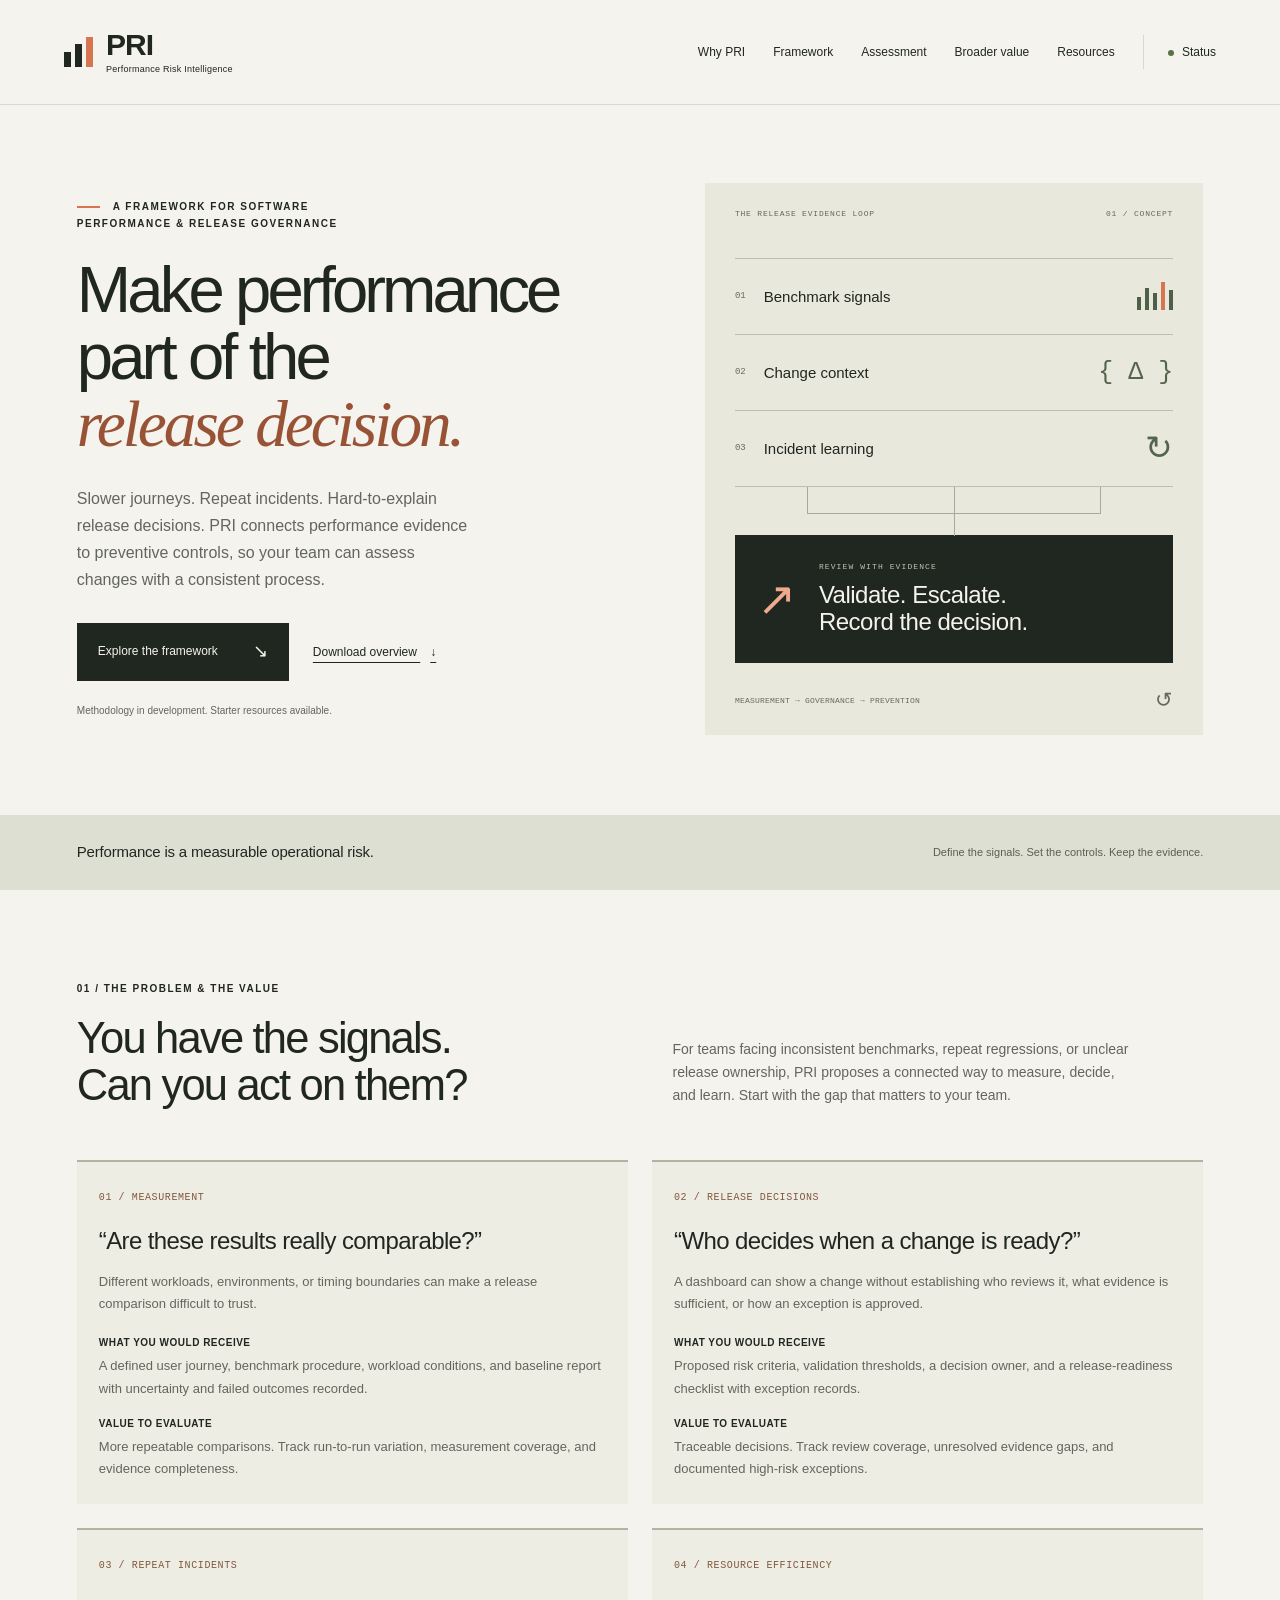
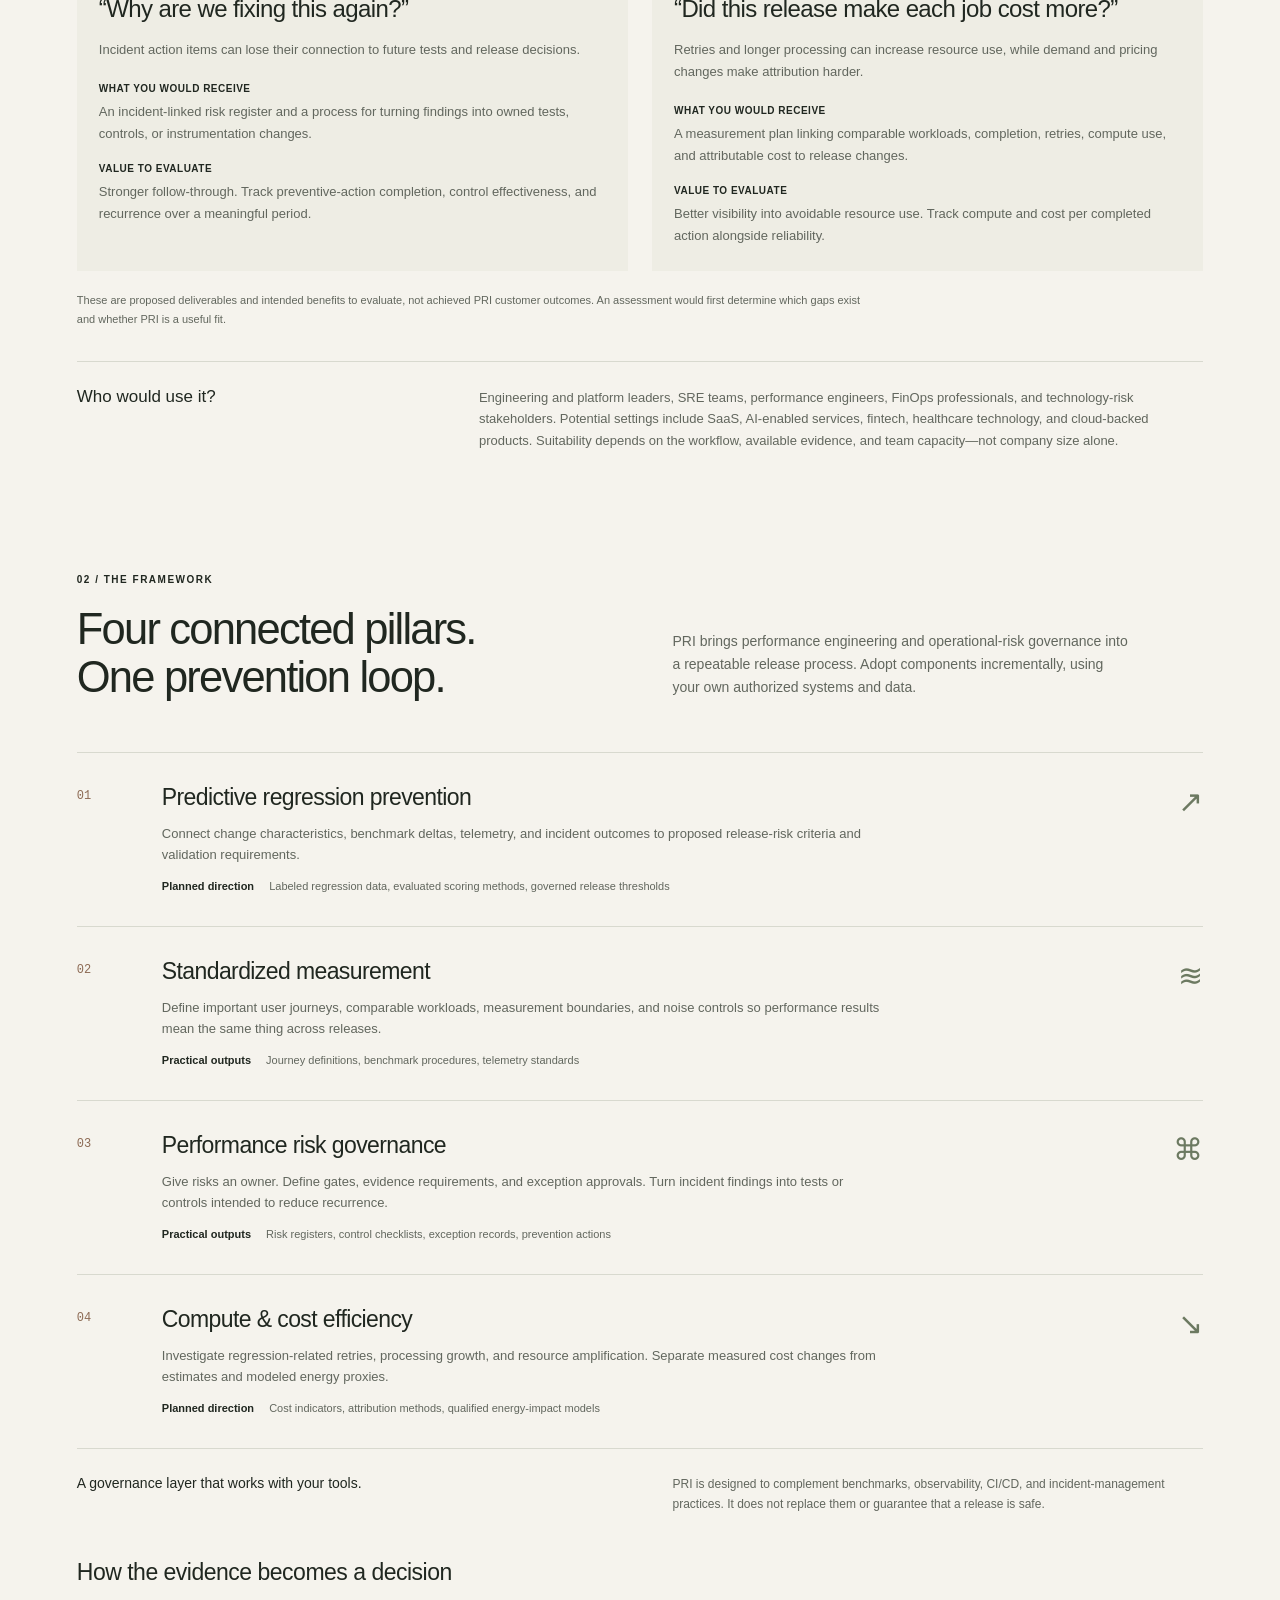
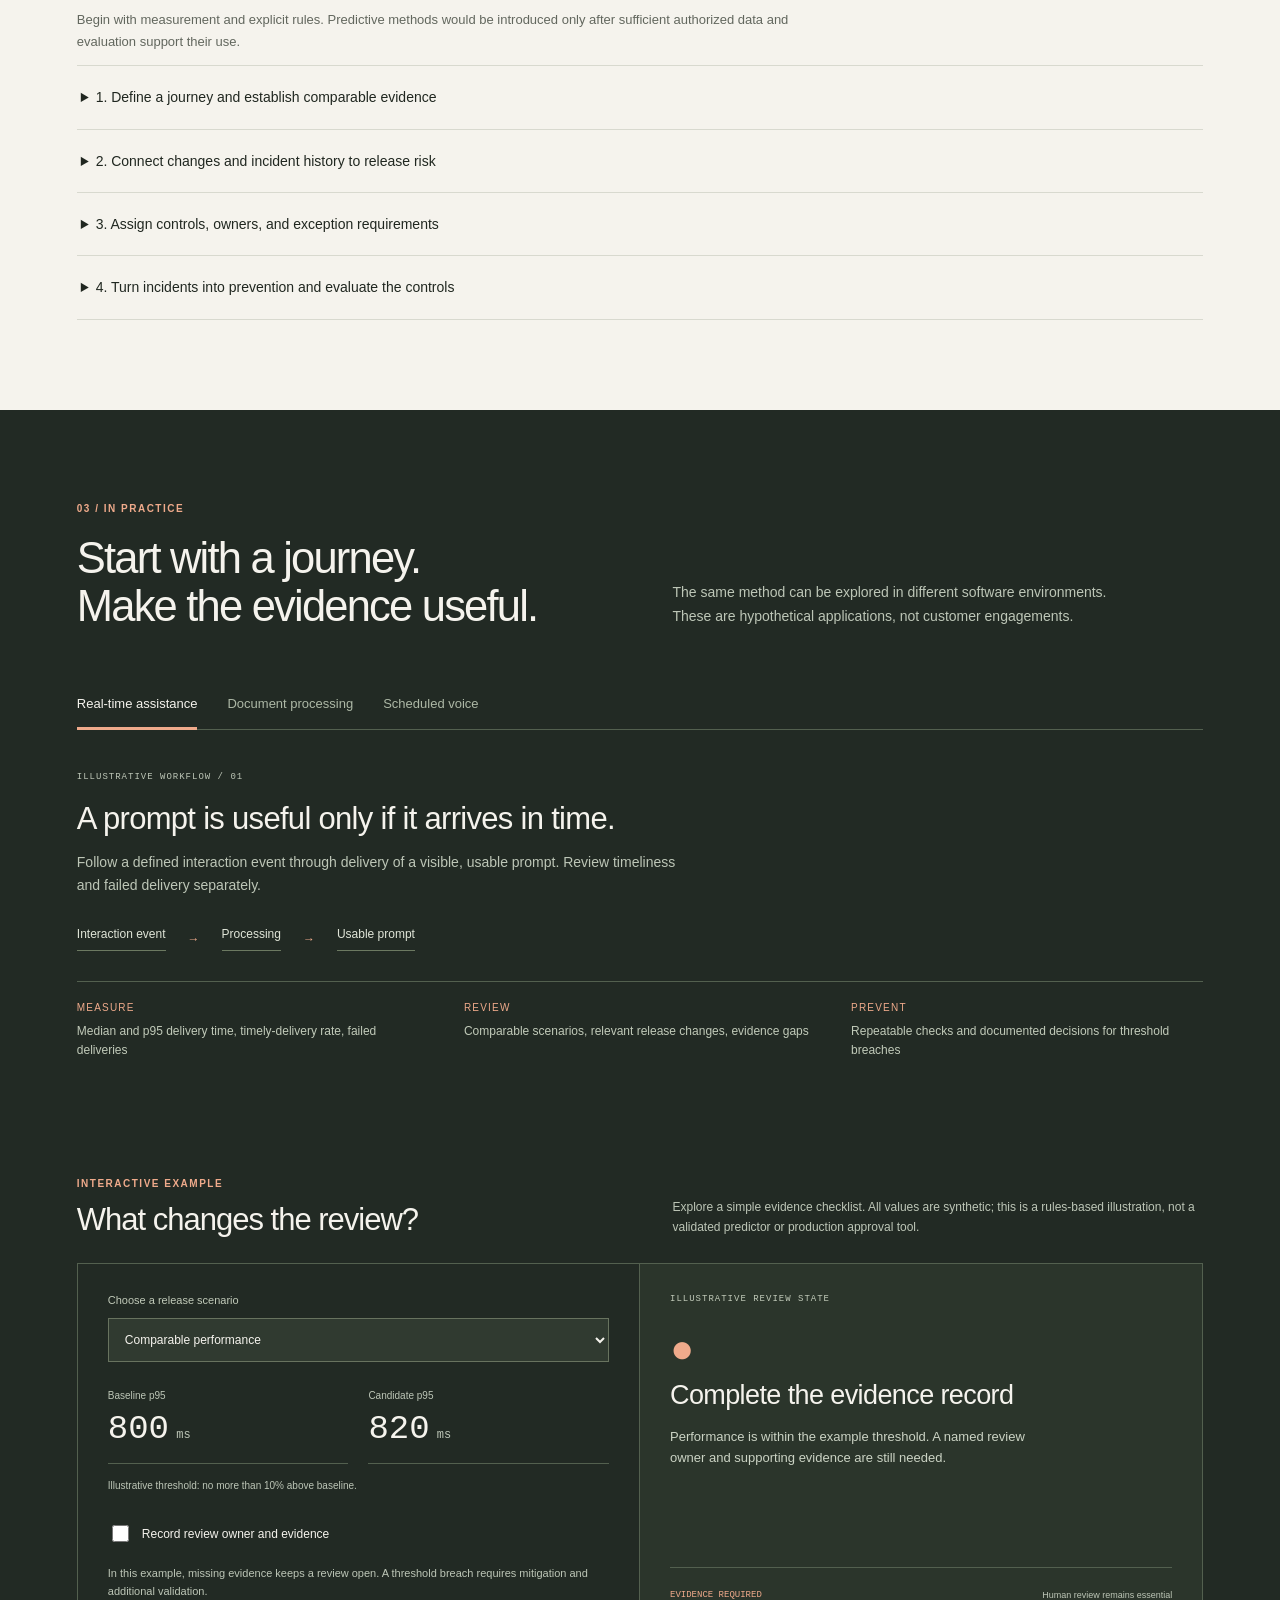
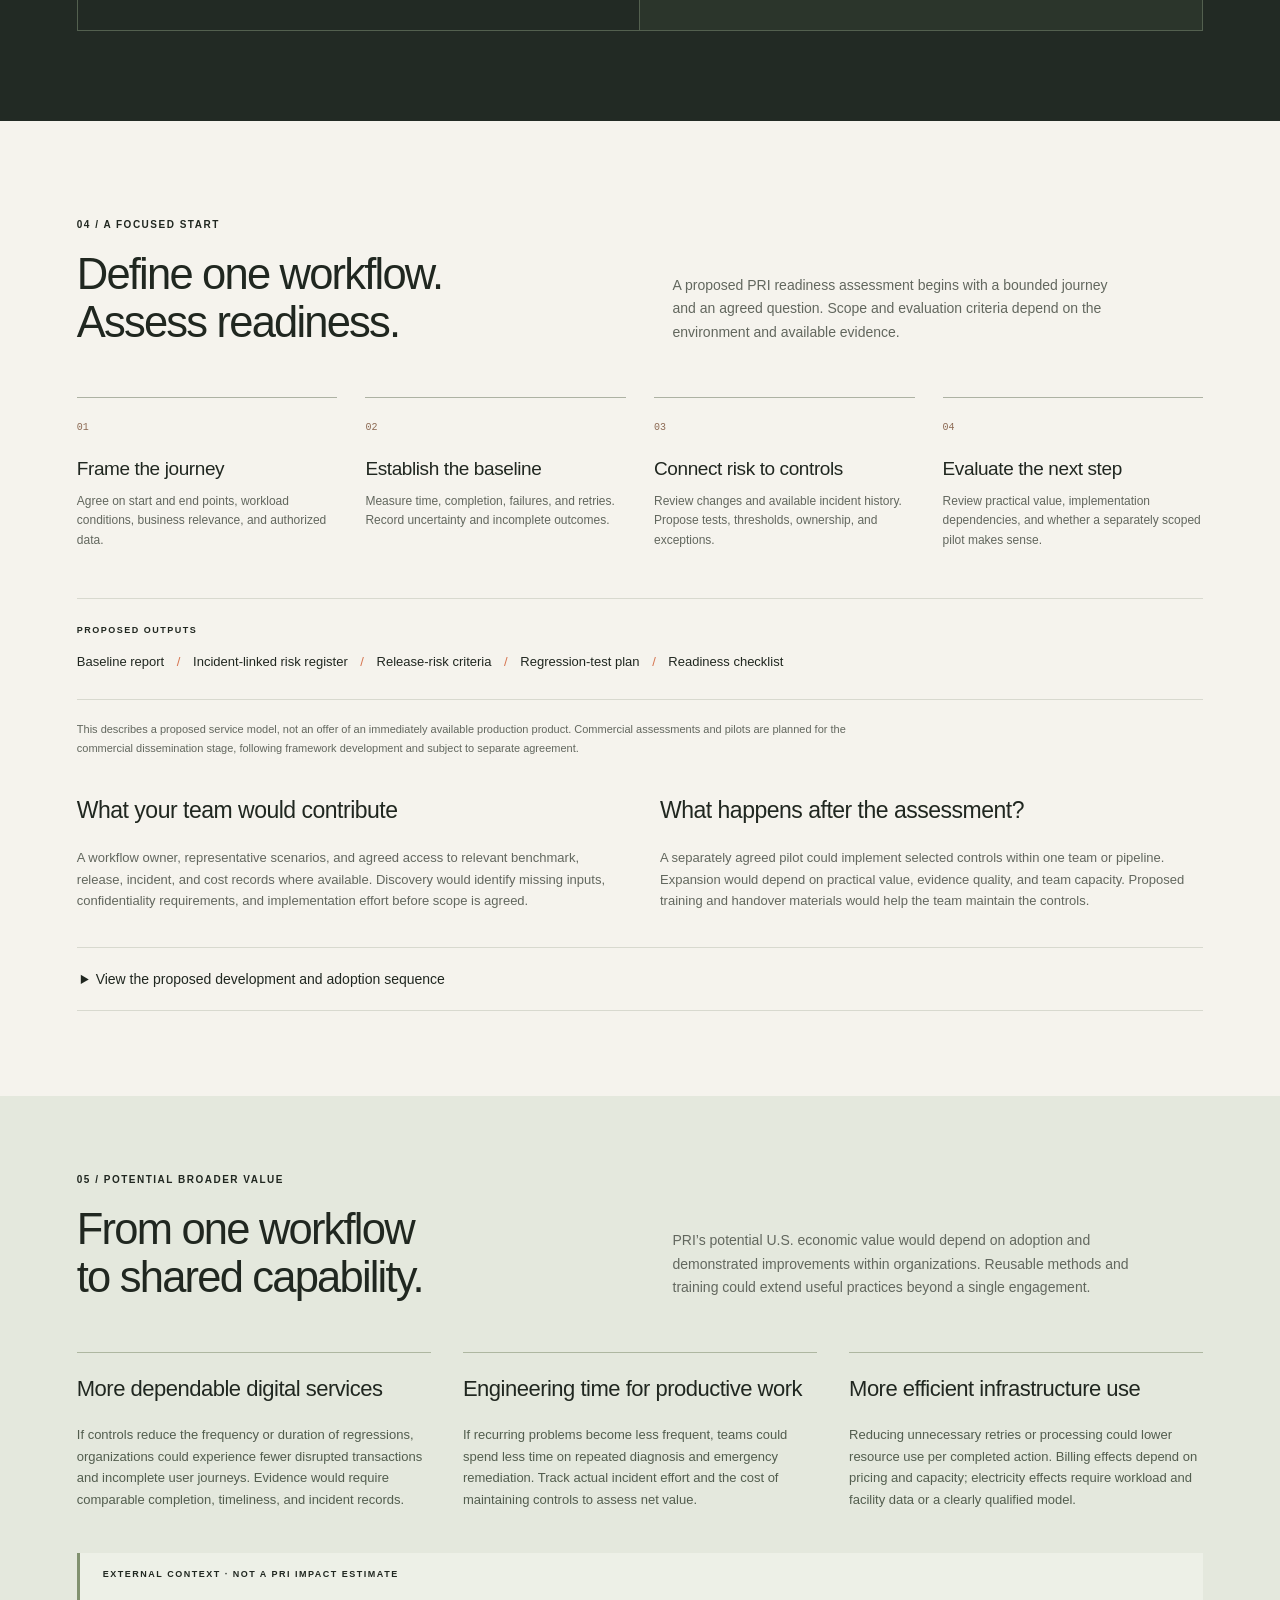
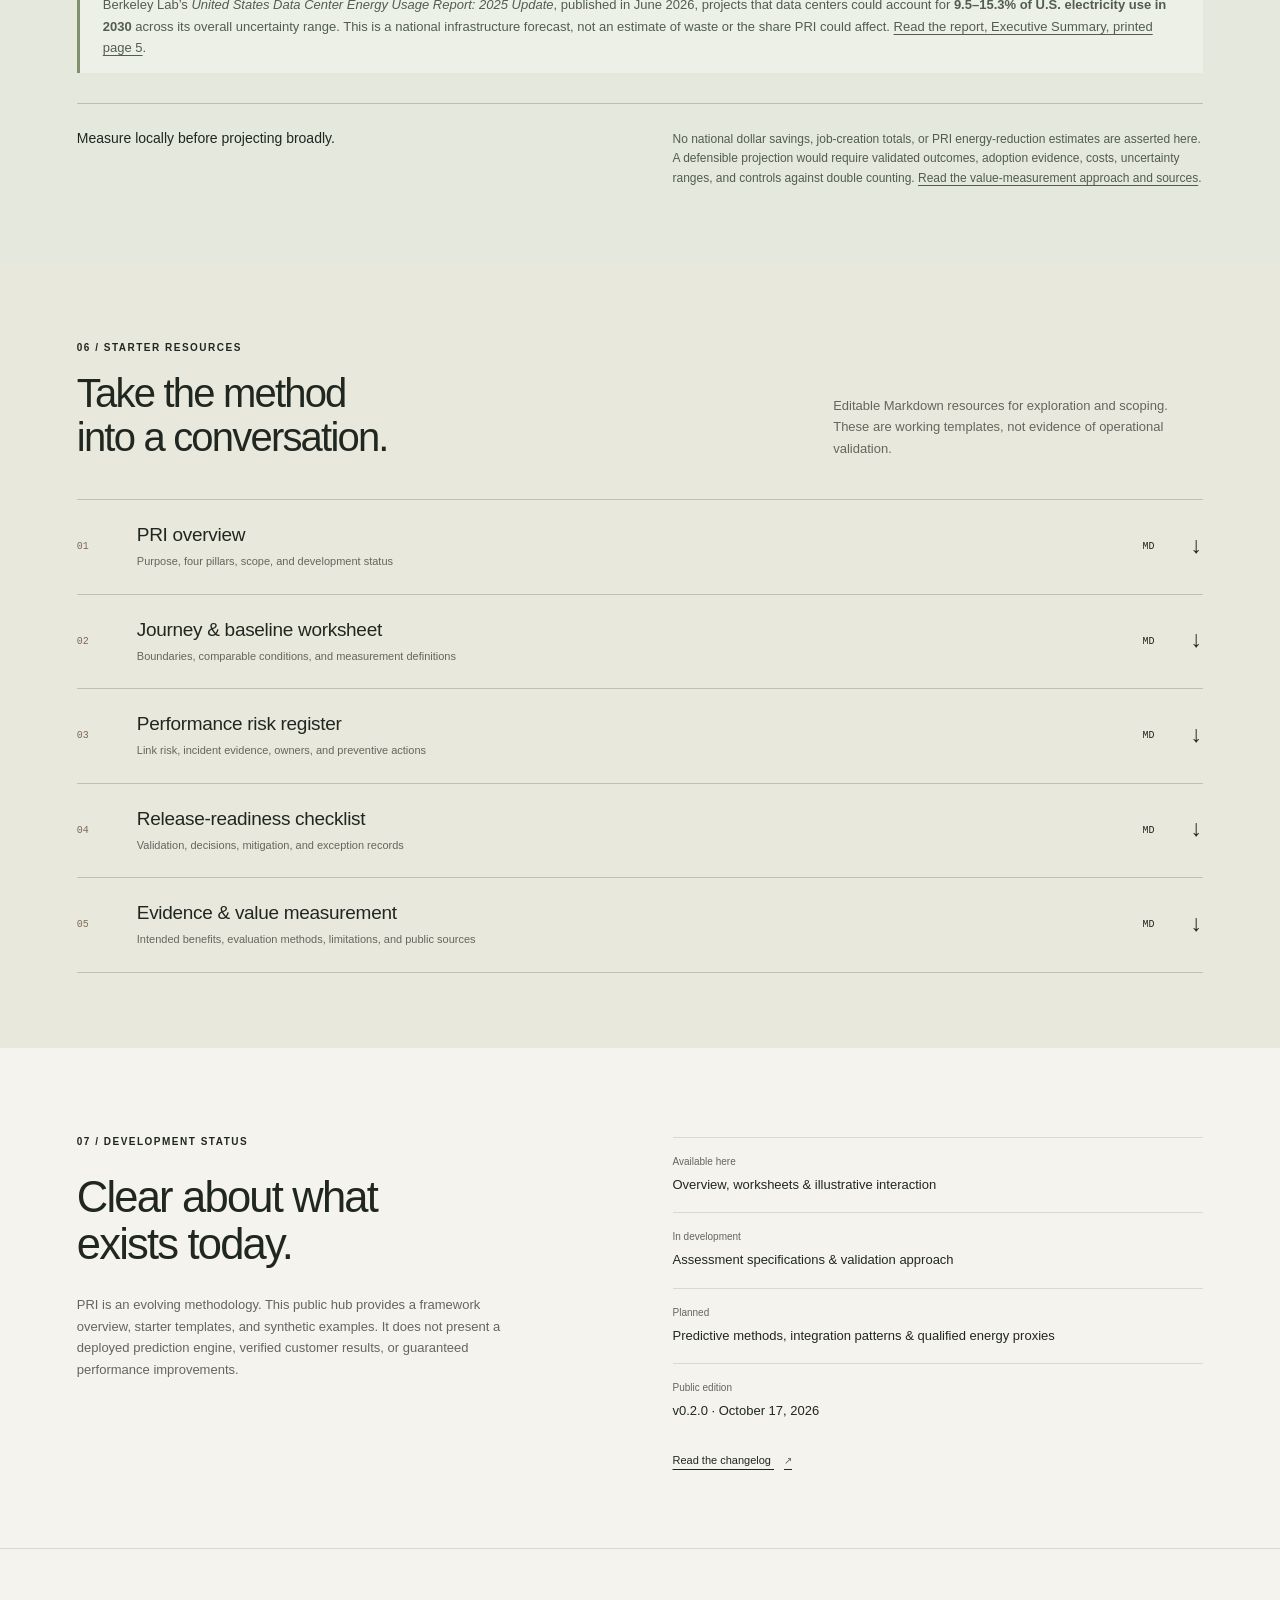
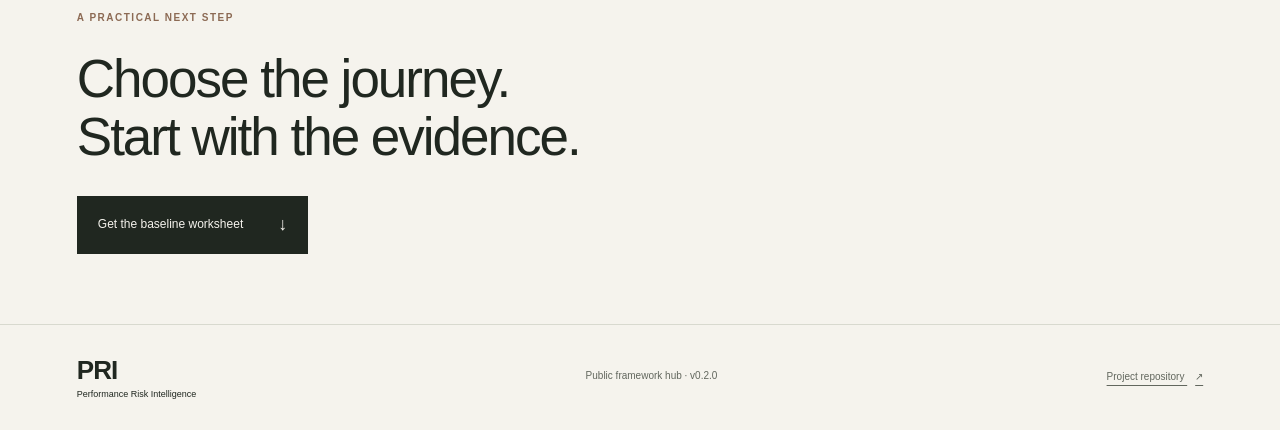
==== index.html @ ff5fde18 "Add first PRI public hub with evidence-based customer value" ====
<!doctype html>
<html lang="en">
<head>
  <meta charset="utf-8">
  <meta name="viewport" content="width=device-width, initial-scale=1">
  <meta name="description" content="Performance Risk Intelligence: an evolving framework for performance measurement, release-risk governance, and incident-to-prevention learning. Explore the methodology and starter resources.">
  <meta name="theme-color" content="#f5f3ed">
  <meta property="og:title" content="PRI — Performance Risk Intelligence">
  <meta property="og:description" content="Measure consistently. Review release risk. Turn incident learning into preventive controls.">
  <meta property="og:type" content="website">
  <title>PRI — Performance Risk Intelligence</title>
  <link rel="icon" href="assets/favicon.svg" type="image/svg+xml">
  <link rel="stylesheet" href="assets/style.css">
  <script src="assets/app.js" defer></script>
</head>
<body>
<a class="skip" href="#main">Skip to content</a>
<header class="site-header">
  <a class="brand" href="#" aria-label="PRI home"><span class="brand-mark" aria-hidden="true"><i></i><i></i><i></i></span><span>PRI<span class="brand-caption">Performance Risk Intelligence</span></span></a>
  <button class="menu-button" type="button" aria-expanded="false" aria-controls="navigation">Menu <span aria-hidden="true">+</span></button>
  <nav id="navigation" aria-label="Main navigation"><a href="#value">Why PRI</a><a href="#framework">Framework</a><a href="#assessment">Assessment</a><a href="#broader-value">Broader value</a><a href="#resources">Resources</a><a class="nav-status" href="#status"><span class="dot"></span> Status</a></nav>
</header>
<main id="main">
  <section class="hero section-wrap" aria-labelledby="hero-title">
    <div class="hero-copy">
      <p class="eyebrow"><span class="tiny-line"></span> A framework for software performance & release governance</p>
      <h1 id="hero-title">Make performance<br>part of the<br><em>release decision.</em></h1>
      <p class="hero-description">Slower journeys. Repeat incidents. Hard-to-explain release decisions. PRI connects performance evidence to preventive controls, so your team can assess changes with a consistent process.</p>
      <div class="hero-actions"><a class="button button-dark" href="#framework">Explore the framework <span aria-hidden="true">↘</span></a><a class="text-link" href="resources/pri-overview.md" download>Download overview <span aria-hidden="true">↓</span></a></div>
      <p class="hero-note">Methodology in development. Starter resources available.</p>
    </div>
    <div class="hero-art" role="img" aria-label="Conceptual release evidence flow: benchmark signals, change context, and incident learning inform a documented release review.">
      <div class="art-top"><span>THE RELEASE EVIDENCE LOOP</span><span>01 / CONCEPT</span></div>
      <div class="signal-row"><span class="signal-number">01</span><span>Benchmark signals</span><span class="signal-bars" aria-hidden="true"><i></i><i></i><i></i><i></i><i></i></span></div>
      <div class="signal-row"><span class="signal-number">02</span><span>Change context</span><span class="code-symbol" aria-hidden="true">{ Δ }</span></div>
      <div class="signal-row"><span class="signal-number">03</span><span>Incident learning</span><span class="loop-symbol" aria-hidden="true">↻</span></div>
      <div class="art-converge" aria-hidden="true"><span></span><span></span><span></span></div>
      <div class="decision-block"><span class="decision-mark" aria-hidden="true">↗</span><div><small>REVIEW WITH EVIDENCE</small><strong>Validate. Escalate.<br>Record the decision.</strong></div></div>
      <div class="art-bottom"><span>MEASUREMENT → GOVERNANCE → PREVENTION</span><span aria-hidden="true">↺</span></div>
    </div>
  </section>
  <div class="principle-strip"><p>Performance is a measurable operational risk.</p><span>Define the signals. Set the controls. Keep the evidence.</span></div>

  <section id="value" class="section-wrap value-section" aria-labelledby="value-title">
    <div class="section-heading"><p class="eyebrow">01 / THE PROBLEM & THE VALUE</p><h2 id="value-title">You have the signals.<br>Can you act on them?</h2><p>For teams facing inconsistent benchmarks, repeat regressions, or unclear release ownership, PRI proposes a connected way to measure, decide, and learn. Start with the gap that matters to your team.</p></div>
    <div class="value-grid">
      <article class="value-card"><span class="card-index">01 / MEASUREMENT</span><h3>“Are these results really comparable?”</h3><p>Different workloads, environments, or timing boundaries can make a release comparison difficult to trust.</p><dl><dt>What you would receive</dt><dd>A defined user journey, benchmark procedure, workload conditions, and baseline report with uncertainty and failed outcomes recorded.</dd><dt>Value to evaluate</dt><dd>More repeatable comparisons. Track run-to-run variation, measurement coverage, and evidence completeness.</dd></dl></article>
      <article class="value-card"><span class="card-index">02 / RELEASE DECISIONS</span><h3>“Who decides when a change is ready?”</h3><p>A dashboard can show a change without establishing who reviews it, what evidence is sufficient, or how an exception is approved.</p><dl><dt>What you would receive</dt><dd>Proposed risk criteria, validation thresholds, a decision owner, and a release-readiness checklist with exception records.</dd><dt>Value to evaluate</dt><dd>Traceable decisions. Track review coverage, unresolved evidence gaps, and documented high-risk exceptions.</dd></dl></article>
      <article class="value-card"><span class="card-index">03 / REPEAT INCIDENTS</span><h3>“Why are we fixing this again?”</h3><p>Incident action items can lose their connection to future tests and release decisions.</p><dl><dt>What you would receive</dt><dd>An incident-linked risk register and a process for turning findings into owned tests, controls, or instrumentation changes.</dd><dt>Value to evaluate</dt><dd>Stronger follow-through. Track preventive-action completion, control effectiveness, and recurrence over a meaningful period.</dd></dl></article>
      <article class="value-card"><span class="card-index">04 / RESOURCE EFFICIENCY</span><h3>“Did this release make each job cost more?”</h3><p>Retries and longer processing can increase resource use, while demand and pricing changes make attribution harder.</p><dl><dt>What you would receive</dt><dd>A measurement plan linking comparable workloads, completion, retries, compute use, and attributable cost to release changes.</dd><dt>Value to evaluate</dt><dd>Better visibility into avoidable resource use. Track compute and cost per completed action alongside reliability.</dd></dl></article>
    </div>
    <p class="small-note">These are proposed deliverables and intended benefits to evaluate, not achieved PRI customer outcomes. An assessment would first determine which gaps exist and whether PRI is a useful fit.</p>
    <div class="audience-note"><strong>Who would use it?</strong><p>Engineering and platform leaders, SRE teams, performance engineers, FinOps professionals, and technology-risk stakeholders. Potential settings include SaaS, AI-enabled services, fintech, healthcare technology, and cloud-backed products. Suitability depends on the workflow, available evidence, and team capacity—not company size alone.</p></div>
  </section>

  <section id="framework" class="section-wrap framework-section" aria-labelledby="framework-title">
    <div class="section-heading"><p class="eyebrow">02 / THE FRAMEWORK</p><h2 id="framework-title">Four connected pillars.<br>One prevention loop.</h2><p>PRI brings performance engineering and operational-risk governance into a repeatable release process. Adopt components incrementally, using your own authorized systems and data.</p></div>
    <div class="pillar-list">
      <article class="pillar"><span class="pillar-number">01</span><div><h3>Predictive regression prevention</h3><p>Connect change characteristics, benchmark deltas, telemetry, and incident outcomes to proposed release-risk criteria and validation requirements.</p><p class="deliverable"><span>Planned direction</span> Labeled regression data, evaluated scoring methods, governed release thresholds</p></div><span class="pillar-glyph" aria-hidden="true">↗</span></article>
      <article class="pillar"><span class="pillar-number">02</span><div><h3>Standardized measurement</h3><p>Define important user journeys, comparable workloads, measurement boundaries, and noise controls so performance results mean the same thing across releases.</p><p class="deliverable"><span>Practical outputs</span> Journey definitions, benchmark procedures, telemetry standards</p></div><span class="pillar-glyph" aria-hidden="true">≋</span></article>
      <article class="pillar"><span class="pillar-number">03</span><div><h3>Performance risk governance</h3><p>Give risks an owner. Define gates, evidence requirements, and exception approvals. Turn incident findings into tests or controls intended to reduce recurrence.</p><p class="deliverable"><span>Practical outputs</span> Risk registers, control checklists, exception records, prevention actions</p></div><span class="pillar-glyph" aria-hidden="true">⌘</span></article>
      <article class="pillar"><span class="pillar-number">04</span><div><h3>Compute & cost efficiency</h3><p>Investigate regression-related retries, processing growth, and resource amplification. Separate measured cost changes from estimates and modeled energy proxies.</p><p class="deliverable"><span>Planned direction</span> Cost indicators, attribution methods, qualified energy-impact models</p></div><span class="pillar-glyph" aria-hidden="true">↘</span></article>
    </div>
    <div class="scope-note"><strong>A governance layer that works with your tools.</strong><p>PRI is designed to complement benchmarks, observability, CI/CD, and incident-management practices. It does not replace them or guarantee that a release is safe.</p></div>
    <div class="method-details">
      <h3>How the evidence becomes a decision</h3><p>Begin with measurement and explicit rules. Predictive methods would be introduced only after sufficient authorized data and evaluation support their use.</p>
      <details><summary>1. Define a journey and establish comparable evidence</summary><div><p>A “golden journey” is an important user action with agreed start and end points. Define representative workloads, environment and version identifiers, repeat runs, acceptable measurement variation, and missing-data rules. Record latency distributions alongside completion, failure, and retry rates so unsuccessful interactions do not disappear from the comparison.</p><p>Planned measurement artifacts include a journey catalog, benchmark procedure, instrumentation naming and segmentation standards, and reports showing differences between releases and confidence limitations. Real-user telemetry would supplement controlled tests where authorized and available.</p></div></details>
      <details><summary>2. Connect changes and incident history to release risk</summary><div><p>Review benchmark changes with relevant release context: dependency changes, feature flags, infrastructure changes, and known incidents. Initially, documented criteria can identify where more validation is needed. The predictive pillar would later require a labeled regression dataset, evaluated scoring methods, an explanation of contributing signals, and governed thresholds.</p><p>No validated predictive model is provided in this edition. A risk score would support review; it would not replace evidence or an authorized release decision.</p></div></details>
      <details><summary>3. Assign controls, owners, and exception requirements</summary><div><p>Link identified risks to tests, gates, alerts, or runbooks. Define who reviews a threshold breach, what mitigation is required, and when a change needs escalation. An exception record should identify the decision-maker, supporting evidence, rationale, residual risk, follow-up owner, and expiry or review condition.</p><p>A review record would preserve the release identifier, measurements, decision, and evidence links. Thresholds and authority must fit the adopting organization’s own processes.</p></div></details>
      <details><summary>4. Turn incidents into prevention and evaluate the controls</summary><div><p>Use incident findings to select a durable preventive action: a new benchmark, regression test, gate, instrumentation change, or revised runbook. Assign an owner, due date, and verification step, then watch for recurrence.</p><p>Compare outcomes over an appropriate period and record workload or architecture changes that could affect the result. Fewer incidents or lower costs alone would not establish that PRI caused the change.</p></div></details>
    </div>
  </section>

  <section id="in-practice" class="practice-section" aria-labelledby="practice-title">
    <div class="section-wrap">
      <div class="section-heading light"><p class="eyebrow">03 / IN PRACTICE</p><h2 id="practice-title">Start with a journey.<br>Make the evidence useful.</h2><p>The same method can be explored in different software environments. These are hypothetical applications, not customer engagements.</p></div>
      <div class="use-case-tabs" role="tablist" aria-label="Illustrative application"><button id="tab-live" role="tab" aria-selected="true" aria-controls="use-case-panel" tabindex="0" data-case="live">Real-time assistance</button><button id="tab-document" role="tab" aria-selected="false" aria-controls="use-case-panel" tabindex="-1" data-case="document">Document processing</button><button id="tab-voice" role="tab" aria-selected="false" aria-controls="use-case-panel" tabindex="-1" data-case="voice">Scheduled voice</button></div>
      <div id="use-case-panel" class="use-case-panel" role="tabpanel" aria-labelledby="tab-live" tabindex="0"><span class="case-label">ILLUSTRATIVE WORKFLOW / 01</span><h3 id="case-title">A prompt is useful only if it arrives in time.</h3><p id="case-description">Follow a defined interaction event through delivery of a visible, usable prompt. Review timeliness and failed delivery separately.</p><div class="case-path" id="case-path"><span>Interaction event</span><b aria-hidden="true">→</b><span>Processing</span><b aria-hidden="true">→</b><span>Usable prompt</span></div><dl class="case-details"><div><dt>Measure</dt><dd id="case-measure">Median and p95 delivery time, timely-delivery rate, failed deliveries</dd></div><div><dt>Review</dt><dd id="case-review">Comparable scenarios, relevant release changes, evidence gaps</dd></div><div><dt>Prevent</dt><dd id="case-prevent">Repeatable checks and documented decisions for threshold breaches</dd></div></dl></div>

      <div class="demo-intro"><div><p class="eyebrow">INTERACTIVE EXAMPLE</p><h3>What changes the review?</h3></div><p>Explore a simple evidence checklist. All values are synthetic; this is a rules-based illustration, not a validated predictor or production approval tool.</p></div>
      <div class="release-demo">
        <div class="demo-input"><label class="field-label" for="scenario">Choose a release scenario</label><select id="scenario"><option value="stable">Comparable performance</option><option value="regression">Latency threshold exceeded</option><option value="incomplete">Incomplete measurement evidence</option></select><div class="metric-pair"><div><span>Baseline p95</span><strong>800<small> ms</small></strong></div><div><span>Candidate p95</span><strong id="candidate-value">820<small> ms</small></strong></div></div><div class="demo-threshold">Illustrative threshold: no more than 10% above baseline.</div><label class="check-row"><input id="evidence-check" type="checkbox"><span>Record review owner and evidence</span></label><p class="demo-explanation">In this example, missing evidence keeps a review open. A threshold breach requires mitigation and additional validation.</p></div>
        <div class="demo-result" aria-live="polite" aria-atomic="true"><span class="result-label">ILLUSTRATIVE REVIEW STATE</span><span class="result-indicator" id="result-indicator">●</span><h4 id="result-title">Complete the evidence record</h4><p id="result-description">Performance is within the example threshold. A named review owner and supporting evidence are still needed.</p><div class="result-footer"><span id="result-code">EVIDENCE REQUIRED</span><span>Human review remains essential</span></div></div>
      </div>
    </div>
  </section>

  <section id="assessment" class="section-wrap assessment-section" aria-labelledby="assessment-title">
    <div class="section-heading"><p class="eyebrow">04 / A FOCUSED START</p><h2 id="assessment-title">Define one workflow.<br>Assess readiness.</h2><p>A proposed PRI readiness assessment begins with a bounded journey and an agreed question. Scope and evaluation criteria depend on the environment and available evidence.</p></div>
    <ol class="assessment-steps"><li><span>01</span><h3>Frame the journey</h3><p>Agree on start and end points, workload conditions, business relevance, and authorized data.</p></li><li><span>02</span><h3>Establish the baseline</h3><p>Measure time, completion, failures, and retries. Record uncertainty and incomplete outcomes.</p></li><li><span>03</span><h3>Connect risk to controls</h3><p>Review changes and available incident history. Propose tests, thresholds, ownership, and exceptions.</p></li><li><span>04</span><h3>Evaluate the next step</h3><p>Review practical value, implementation dependencies, and whether a separately scoped pilot makes sense.</p></li></ol>
    <div class="assessment-output"><p class="eyebrow">PROPOSED OUTPUTS</p><p>Baseline report <span>/</span> Incident-linked risk register <span>/</span> Release-risk criteria <span>/</span> Regression-test plan <span>/</span> Readiness checklist</p></div>
    <p class="small-note">This describes a proposed service model, not an offer of an immediately available production product. Commercial assessments and pilots are planned for the commercial dissemination stage, following framework development and subject to separate agreement.</p>
    <div class="adoption-grid"><div><h3>What your team would contribute</h3><p>A workflow owner, representative scenarios, and agreed access to relevant benchmark, release, incident, and cost records where available. Discovery would identify missing inputs, confidentiality requirements, and implementation effort before scope is agreed.</p></div><div><h3>What happens after the assessment?</h3><p>A separately agreed pilot could implement selected controls within one team or pipeline. Expansion would depend on practical value, evidence quality, and team capacity. Proposed training and handover materials would help the team maintain the controls.</p></div></div>
    <details class="roadmap"><summary>View the proposed development and adoption sequence</summary><div><ol><li><strong>Foundation · Months 1–3:</strong> journey definitions, measurement standards, baseline thresholds, initial risk taxonomy and templates.</li><li><strong>Prediction & governance · Months 3–6:</strong> labeled-data development, scoring evaluation, exception records, and incident-to-control workflows.</li><li><strong>Scale & efficiency · Months 6–12:</strong> broader internal adoption design, compute/cost indicators, qualified energy proxies, control-effectiveness reporting, and training packages.</li><li><strong>Commercial dissemination · Months 12–24:</strong> planned assessments, implementation engagements, workshops, and recurring advisory reviews, subject to readiness and agreement.</li></ol><p>These are relative planning periods from the implementation plan, not elapsed progress, promised engagement dates, or evidence that a stage has been completed.</p></div></details>
  </section>

  <section id="broader-value" class="broader-section" aria-labelledby="broader-title"><div class="section-wrap">
    <div class="section-heading"><p class="eyebrow">05 / POTENTIAL BROADER VALUE</p><h2 id="broader-title">From one workflow<br>to shared capability.</h2><p>PRI’s potential U.S. economic value would depend on adoption and demonstrated improvements within organizations. Reusable methods and training could extend useful practices beyond a single engagement.</p></div>
    <div class="benefit-grid"><article><h3>More dependable digital services</h3><p>If controls reduce the frequency or duration of regressions, organizations could experience fewer disrupted transactions and incomplete user journeys. Evidence would require comparable completion, timeliness, and incident records.</p></article><article><h3>Engineering time for productive work</h3><p>If recurring problems become less frequent, teams could spend less time on repeated diagnosis and emergency remediation. Track actual incident effort and the cost of maintaining controls to assess net value.</p></article><article><h3>More efficient infrastructure use</h3><p>Reducing unnecessary retries or processing could lower resource use per completed action. Billing effects depend on pricing and capacity; electricity effects require workload and facility data or a clearly qualified model.</p></article></div>
    <div class="evidence-context"><p class="eyebrow">EXTERNAL CONTEXT · NOT A PRI IMPACT ESTIMATE</p><p>Berkeley Lab’s <cite>United States Data Center Energy Usage Report: 2025 Update</cite>, published in June 2026, projects that data centers could account for <strong>9.5–15.3% of U.S. electricity use in 2030</strong> across its overall uncertainty range. This is a national infrastructure forecast, not an estimate of waste or the share PRI could affect. <a href="https://www.energy.gov/documents/united-states-data-center-energy-usage-report-2025-update">Read the report, Executive Summary, printed page 5</a>.</p></div>
    <div class="scope-note"><strong>Measure locally before projecting broadly.</strong><p>No national dollar savings, job-creation totals, or PRI energy-reduction estimates are asserted here. A defensible projection would require validated outcomes, adoption evidence, costs, uncertainty ranges, and controls against double counting. <a href="resources/evidence-and-value.md">Read the value-measurement approach and sources</a>.</p></div>
  </div></section>

  <section id="resources" class="resources-section" aria-labelledby="resources-title"><div class="section-wrap"><div class="resources-heading"><div><p class="eyebrow">06 / STARTER RESOURCES</p><h2 id="resources-title">Take the method<br>into a conversation.</h2></div><p>Editable Markdown resources for exploration and scoping. These are working templates, not evidence of operational validation.</p></div><div class="resource-list">
    <a href="resources/pri-overview.md" download><span class="resource-index">01</span><span><strong>PRI overview</strong><small>Purpose, four pillars, scope, and development status</small></span><span class="resource-format">MD <b aria-hidden="true">↓</b></span></a>
    <a href="resources/journey-baseline.md" download><span class="resource-index">02</span><span><strong>Journey & baseline worksheet</strong><small>Boundaries, comparable conditions, and measurement definitions</small></span><span class="resource-format">MD <b aria-hidden="true">↓</b></span></a>
    <a href="resources/risk-register.md" download><span class="resource-index">03</span><span><strong>Performance risk register</strong><small>Link risk, incident evidence, owners, and preventive actions</small></span><span class="resource-format">MD <b aria-hidden="true">↓</b></span></a>
    <a href="resources/release-readiness.md" download><span class="resource-index">04</span><span><strong>Release-readiness checklist</strong><small>Validation, decisions, mitigation, and exception records</small></span><span class="resource-format">MD <b aria-hidden="true">↓</b></span></a>
    <a href="resources/evidence-and-value.md" download><span class="resource-index">05</span><span><strong>Evidence & value measurement</strong><small>Intended benefits, evaluation methods, limitations, and public sources</small></span><span class="resource-format">MD <b aria-hidden="true">↓</b></span></a>
  </div></div></section>

  <section id="status" class="section-wrap status-section" aria-labelledby="status-title"><div><p class="eyebrow">07 / DEVELOPMENT STATUS</p><h2 id="status-title">Clear about what<br>exists today.</h2><p class="status-summary">PRI is an evolving methodology. This public hub provides a framework overview, starter templates, and synthetic examples. It does not present a deployed prediction engine, verified customer results, or guaranteed performance improvements.</p></div><div class="status-table"><div><span>Available here</span><strong>Overview, worksheets & illustrative interaction</strong></div><div><span>In development</span><strong>Assessment specifications & validation approach</strong></div><div><span>Planned</span><strong>Predictive methods, integration patterns & qualified energy proxies</strong></div><div><span>Public edition</span><strong>v0.2.0 · October 17, 2026</strong></div><a href="resources/changelog.md">Read the changelog <span aria-hidden="true">↗</span></a></div></section>
  <section class="closing section-wrap"><p class="eyebrow">A PRACTICAL NEXT STEP</p><h2>Choose the journey.<br>Start with the evidence.</h2><a class="button button-dark" href="resources/journey-baseline.md" download>Get the baseline worksheet <span aria-hidden="true">↓</span></a></section>
</main>
<footer class="site-footer"><a class="footer-brand" href="#">PRI<span>Performance Risk Intelligence</span></a><p>Public framework hub · v0.2.0</p><a href="https://github.com/performance-risk-intelligence/pri-framework">Project repository <span aria-hidden="true">↗</span></a></footer>
</body>
</html>
---- assets/style.css ----
@charset "UTF-8";
:root{--paper:#f5f3ed;--ink:#202720;--muted:#62675e;--line:#d8d9cf;--accent:#d67550;--peach:#efaa8b;--green:#c8d4b9;--dark:#222a24;--radius:3px}*{box-sizing:border-box}html{scroll-behavior:smooth;scroll-padding-top:105px}body{margin:0;background:var(--paper);color:var(--ink);font-family:Arial,Helvetica,sans-serif;-webkit-font-smoothing:antialiased}a{color:inherit}button,input,select{font:inherit}a,button,input,select{touch-action:manipulation}a:focus-visible,button:focus-visible,input:focus-visible,select:focus-visible,[tabindex]:focus-visible{outline:3px solid var(--accent);outline-offset:6px}button,a{-webkit-tap-highlight-color:transparent}::selection{background:var(--peach);color:var(--ink)}.skip{position:absolute;top:-100px;left:12px;background:var(--ink);color:white;padding:14px;z-index:99}.skip:focus{top:12px}.site-header{max-width:1600px;margin:auto;padding:28px 5%;display:flex;align-items:center;justify-content:space-between;gap:25px;border-bottom:1px solid var(--line)}.brand{display:flex;align-items:center;gap:13px;text-decoration:none;font-size:30px;letter-spacing:-1px;font-weight:700}.brand-caption{display:block;font-size:9px;line-height:1.4;font-weight:400;letter-spacing:.25px;margin-top:1px}.brand-mark{display:flex;gap:4px;align-items:flex-end;height:30px}.brand-mark i{width:7px;background:var(--ink);height:15px}.brand-mark i:nth-child(2){height:23px}.brand-mark i:nth-child(3){height:30px;background:var(--accent)}nav{display:flex;align-items:center;gap:28px}nav a{font-size:12px;text-decoration:none;padding:10px 0;position:relative}nav a:not(.nav-status):after{content:"";position:absolute;bottom:4px;left:0;height:1px;background:var(--ink);width:0;transition:width .2s}nav a:hover:after{width:100%}.nav-status{border-left:1px solid var(--line);padding-left:24px}.dot{display:inline-block;background:#567446;width:6px;height:6px;border-radius:50%;margin-right:5px}.menu-button{display:none}.section-wrap{max-width:1440px;padding-left:6%;padding-right:6%;margin:0 auto}.hero{display:grid;grid-template-columns:1.13fr 1fr;gap:65px;align-items:center;padding-top:78px;padding-bottom:80px;min-height:680px}.eyebrow{font-size:10px;font-weight:600;letter-spacing:1.5px;line-height:1.7;margin:0 0 24px;text-transform:uppercase}.hero .eyebrow{max-width:320px}.tiny-line{display:inline-block;width:23px;height:2px;background:var(--accent);vertical-align:middle;margin-right:9px}h1,h2,h3,h4,p{margin-top:0}h1{font-size:clamp(48px,5.1vw,79px);line-height:1.03;font-weight:500;letter-spacing:-3.9px;margin-bottom:26px}h1 em{font-family:Georgia,'Times New Roman',serif;font-weight:400;color:#985337;letter-spacing:-3px}p{line-height:1.65}.hero-description{font-size:16px;max-width:400px;color:var(--muted);line-height:1.7}.hero-actions{display:flex;align-items:center;gap:24px;flex-wrap:wrap;margin-top:30px}.button{display:inline-flex;align-items:center;justify-content:space-between;gap:35px;padding:17px 21px;text-decoration:none;font-size:12px;line-height:1.3;min-height:49px;transition:background .2s,transform .2s}.button-dark{background:var(--ink);color:var(--paper)}.button-dark:hover{background:#3e4b3c;transform:translateY(-2px)}.button span{font-size:18px}.text-link{font-size:12px;text-underline-offset:6px;text-decoration-thickness:1px}.text-link span{margin-left:10px}.hero-note{font-size:10px;color:var(--muted);margin:22px 0 0}.hero-art{background:#e9e8dd;padding:26px 30px 22px;position:relative;overflow:hidden;animation:enter .7s ease-out both}.art-top{display:flex;justify-content:space-between;font-family:monospace;font-size:8px;letter-spacing:.8px;padding-bottom:40px;color:#62685d}.signal-row{border-top:1px solid #b9bfb1;display:flex;align-items:center;gap:18px;padding:19px 0;height:76px;font-size:15px;position:relative;z-index:1}.signal-number{font-family:monospace;font-size:9px;color:#646c5c}.signal-bars{display:flex;gap:4px;align-items:flex-end;height:28px;margin-left:auto}.signal-bars i{width:4px;height:13px;background:#4f6049}.signal-bars i:nth-child(2){height:22px}.signal-bars i:nth-child(3){height:17px}.signal-bars i:nth-child(4){height:28px;background:var(--accent)}.signal-bars i:nth-child(5){height:20px}.code-symbol,.loop-symbol{margin-left:auto;color:#53654d;font-family:monospace;font-size:25px}.loop-symbol{font-size:33px}.art-converge{height:49px;display:flex;justify-content:space-around;position:relative;border-top:1px solid #b9bfb1}.art-converge span{width:1px;background:#a3ae96;height:27px}.art-converge span:nth-child(2){height:49px}.art-converge:after{content:"";position:absolute;left:16.6%;right:16.6%;height:1px;background:#a3ae96;top:26px}.decision-block{display:flex;background:var(--ink);color:var(--paper);padding:27px 22px;align-items:center;gap:23px}.decision-mark{font-family:Georgia,serif;font-size:47px;color:var(--peach)}.decision-block small{font-family:monospace;font-size:8px;color:#bbc7b2;letter-spacing:1.1px;display:block;margin-bottom:10px}.decision-block strong{font-size:24px;font-weight:400;line-height:1.15;letter-spacing:-.5px}.art-bottom{display:flex;align-items:center;justify-content:space-between;gap:12px;font-family:monospace;font-size:8px;letter-spacing:.2px;color:#646c5c;margin-top:25px}.art-bottom>span:last-child{font-size:21px}.principle-strip{display:flex;justify-content:space-between;gap:25px;align-items:center;background:#dedfd3;padding:25px max(6%,calc((100vw - 1268px)/2));font-size:11px}.principle-strip p{font-size:15px;letter-spacing:-.2px;margin:0}.principle-strip>span{color:#59604f}.framework-section{padding-top:100px;padding-bottom:90px}.section-heading{display:grid;grid-template-columns:1fr 1fr;column-gap:65px;align-items:end;margin-bottom:50px}.section-heading>.eyebrow{grid-column:1/-1;margin-bottom:18px}h2{font-size:clamp(34px,3.4vw,49px);line-height:1.1;letter-spacing:-1.8px;font-weight:400;margin-bottom:0}.section-heading>p:last-child{font-size:14px;color:var(--muted);max-width:460px;margin-bottom:3px}.pillar{display:grid;grid-template-columns:65px 1fr 55px;gap:20px;padding:31px 0;border-top:1px solid var(--line)}.pillar-number{font-family:monospace;font-size:12px;color:#8c6a54;margin-top:5px}.pillar h3{font-size:23px;font-weight:400;letter-spacing:-.6px;margin-bottom:12px}.pillar p{font-size:13px;color:var(--muted);max-width:720px;margin-bottom:11px}.pillar .deliverable{font-size:11px;margin-bottom:0}.deliverable span{color:var(--ink);font-weight:600;margin-right:12px}.pillar-glyph{font-size:30px;text-align:right;color:#6c7961}.scope-note{display:grid;grid-template-columns:1fr 1fr;gap:65px;padding-top:26px;border-top:1px solid var(--line)}.scope-note strong{font-size:14px;font-weight:500}.scope-note p{font-size:12px;color:var(--muted);margin:0}.practice-section{background:var(--dark);color:var(--paper);padding:90px 0}.light .eyebrow{color:var(--peach)}.light>p:last-child{color:#bdc6b7}.use-case-tabs{display:flex;gap:30px;border-bottom:1px solid #53604f}.use-case-tabs button{border:0;background:transparent;color:#adb8a6;padding:15px 0 18px;font-size:13px;cursor:pointer;position:relative}.use-case-tabs button[aria-selected=true]{color:var(--paper)}.use-case-tabs button[aria-selected=true]:after{content:"";position:absolute;bottom:-1px;height:3px;left:0;right:0;background:var(--peach)}.use-case-tabs button:hover{color:white}.use-case-panel{padding:35px 0 0;min-height:360px}.case-label{font-family:monospace;letter-spacing:1px;font-size:9px;color:#bdc6b7}.use-case-panel h3{font-size:31px;font-weight:400;letter-spacing:-.7px;max-width:600px;margin:18px 0 14px}.use-case-panel>p{font-size:14px;max-width:620px;color:#bdc6b7}.case-path{display:flex;align-items:center;gap:22px;margin:30px 0;font-size:12px;color:#e0e5d8}.case-path span{border-bottom:1px solid #6c7961;padding-bottom:9px}.case-path b{color:var(--peach);font-weight:400}.case-details{display:grid;grid-template-columns:repeat(3,1fr);gap:35px;border-top:1px solid #53604f;padding-top:20px;margin:30px 0 0}.case-details dt{font-size:10px;text-transform:uppercase;letter-spacing:1.2px;color:var(--peach);margin-bottom:9px}.case-details dd{font-size:12px;color:#c1cab9;line-height:1.6;margin:0}.demo-intro{display:grid;grid-template-columns:1fr 1fr;gap:65px;align-items:end;margin-top:85px;margin-bottom:25px}.demo-intro .eyebrow{color:var(--peach);margin-bottom:10px}.demo-intro h3{font-size:31px;font-weight:400;letter-spacing:-1px;margin:0}.demo-intro>p{font-size:12px;color:#bdc6b7;margin:0}.release-demo{display:grid;grid-template-columns:1fr 1fr;border:1px solid #53604f}.demo-input{padding:30px;border-right:1px solid #53604f}.field-label{display:block;font-size:11px;margin-bottom:12px;color:#c1cab9}select{width:100%;max-width:100%;border:1px solid #68735f;background:#303a30;color:var(--paper);padding:13px 12px;border-radius:0;font-size:12px;cursor:pointer}.metric-pair{display:grid;grid-template-columns:1fr 1fr;gap:20px;margin:28px 0 14px}.metric-pair>div{border-bottom:1px solid #53604f;padding-bottom:15px}.metric-pair span{display:block;font-size:10px;color:#bdc6b7;margin-bottom:9px}.metric-pair strong{font-family:monospace;font-size:34px;font-weight:400}.metric-pair small{font-size:12px;color:#bdc6b7}.demo-threshold{font-size:10px;color:#bdc6b7;line-height:1.6}.check-row{display:flex;gap:10px;align-items:center;font-size:12px;margin:25px 0 15px;cursor:pointer;min-height:30px}.check-row input{accent-color:var(--peach);width:17px;height:17px;flex-shrink:0}.demo-explanation{font-size:11px;color:#bdc6b7;margin:0}.demo-result{padding:30px;display:flex;flex-direction:column;background:#2b352b}.result-label{font-family:monospace;font-size:9px;letter-spacing:1px;color:#c1cab9}.result-indicator{font-size:40px;color:var(--peach);margin:24px 0 12px;line-height:1}.demo-result h4{font-size:27px;font-weight:400;letter-spacing:-.6px;margin-bottom:15px}.demo-result>p{font-size:13px;color:#cbd3c4;max-width:360px}.result-footer{margin-top:auto;padding-top:22px;display:flex;flex-wrap:wrap;gap:12px;justify-content:space-between;font-size:9px;border-top:1px solid #53604f}.result-footer span:first-child{font-family:monospace;color:var(--peach)}.result-footer span:last-child{color:#bdc6b7}.assessment-section{padding-top:95px;padding-bottom:85px}.assessment-steps{padding:0;list-style:none;display:grid;grid-template-columns:repeat(4,1fr);gap:28px;margin:0}.assessment-steps li{border-top:1px solid #adb2a3;padding-top:18px}.assessment-steps span{font-family:monospace;font-size:10px;color:#8c6a54}.assessment-steps h3{font-size:19px;font-weight:400;letter-spacing:-.4px;margin:24px 0 12px}.assessment-steps p{font-size:12px;color:var(--muted)}.assessment-output{margin-top:35px;padding:24px 0;border-top:1px solid var(--line);border-bottom:1px solid var(--line)}.assessment-output .eyebrow{font-size:9px;margin-bottom:12px}.assessment-output>p:last-child{font-size:13px;line-height:1.9;margin-bottom:0}.assessment-output span{color:var(--accent);padding:0 9px}.small-note{font-size:11px;line-height:1.7;color:var(--muted);max-width:800px;margin-top:20px}.resources-section{padding:75px 0;background:#e9e8dd}.resources-heading{display:flex;justify-content:space-between;align-items:end;gap:65px;margin-bottom:40px}.resources-heading h2{font-size:40px}.resources-heading>p{max-width:370px;font-size:13px;color:var(--muted);margin:0}.resources-heading .eyebrow{margin-bottom:15px}.resource-list>a{display:grid;grid-template-columns:40px 1fr auto;gap:20px;align-items:center;text-decoration:none;border-top:1px solid #bec4b3;padding:24px 0;transition:padding .2s}.resource-list>a:last-child{border-bottom:1px solid #bec4b3}.resource-list>a:hover{padding-left:10px;padding-right:10px}.resource-index{font-family:monospace;font-size:10px;color:#7d6a55}.resource-list strong{font-weight:400;font-size:19px;letter-spacing:-.3px;display:block;margin-bottom:7px}.resource-list small{font-size:11px;color:var(--muted);line-height:1.5;display:block}.resource-format{font-family:monospace;font-size:10px;display:flex;align-items:center;gap:35px}.resource-format b{font-size:23px;font-weight:400}.status-section{padding-top:85px;padding-bottom:80px;display:grid;grid-template-columns:1fr 1fr;gap:65px}.status-summary{font-size:13px;color:var(--muted);max-width:430px;margin-top:25px}.status-table{padding-top:4px}.status-table>div{border-top:1px solid var(--line);padding:18px 0}.status-table span{display:block;font-size:10px;color:var(--muted);margin-bottom:8px}.status-table strong{font-size:13px;line-height:1.5;font-weight:400;display:block}.status-table>a{font-size:11px;text-underline-offset:5px;display:inline-block;margin-top:15px}.status-table>a span{display:inline;margin-left:10px}.closing{padding-top:60px;padding-bottom:70px;border-top:1px solid var(--line);position:relative}.closing h2{font-size:53px;letter-spacing:-2px;margin-bottom:30px}.closing .eyebrow{color:#8c6a54}.site-footer{border-top:1px solid var(--line);padding:30px 6%;display:flex;justify-content:space-between;align-items:center;gap:25px;font-size:10px;color:var(--muted)}.footer-brand{font-size:26px;letter-spacing:-1px;text-decoration:none;color:var(--ink);font-weight:600}.footer-brand span{display:block;font-size:9px;font-weight:400;letter-spacing:0;margin-top:3px}.site-footer>p{margin:0}.site-footer>a:last-child{text-underline-offset:5px}.site-footer>a:last-child span{margin-left:8px}.hero-copy{animation:enter .6s ease-out both}@keyframes enter{from{opacity:0;transform:translateY(12px)}to{opacity:1;transform:translateY(0)}}
@media(min-width:1600px){.site-header{padding-left:96px;padding-right:96px}}
@media(max-width:1050px){nav{gap:17px}.nav-status{padding-left:17px}.hero{gap:35px;padding-top:65px;padding-bottom:65px;min-height:620px}h1{letter-spacing:-2.6px}.hero-art{padding:22px}.section-heading,.scope-note,.demo-intro,.status-section{gap:35px}.hero-actions{gap:19px}.art-top{font-size:7px}.decision-block strong{font-size:22px}.hero-description{font-size:14px}.brand-caption{font-size:8px}.assessment-steps{gap:20px}.assessment-steps h3{font-size:17px}}
@media(max-width:800px){html{scroll-padding-top:30px}.site-header{padding:22px 6%;flex-wrap:wrap}.menu-button{display:flex;gap:20px;background:transparent;border:1px solid var(--line);padding:10px 13px;font-size:12px;align-items:center;min-height:42px;cursor:pointer}.menu-button span{font-size:18px}nav{display:none;flex-basis:100%;padding-top:15px;flex-wrap:wrap;gap:8px 22px}nav.is-open{display:flex}.nav-status{border:0;padding-left:0}.hero{grid-template-columns:1fr;gap:45px;padding-top:45px;padding-bottom:50px;min-height:0}h1{font-size:clamp(49px,9vw,70px);letter-spacing:-3px}.hero-description{font-size:15px;max-width:470px}.hero-art{max-width:520px;width:100%;justify-self:end;padding:25px}.hero .eyebrow{max-width:380px}.art-top{font-size:8px;padding-bottom:25px}.signal-row{height:66px}.principle-strip{align-items:start;flex-direction:column;gap:6px;padding:22px 6%}.section-heading{grid-template-columns:1fr;gap:22px}.section-heading>p:last-child{max-width:530px}.section-heading>.eyebrow{margin-bottom:0}.framework-section,.assessment-section{padding-top:65px;padding-bottom:60px}.practice-section{padding:65px 0}.scope-note{grid-template-columns:1fr;gap:12px}.pillar{grid-template-columns:35px 1fr 25px;gap:12px}.pillar h3{font-size:21px}.pillar-glyph{font-size:24px}.pillar .deliverable{line-height:1.8}.deliverable span{display:block}.case-details{gap:20px}.case-path{gap:13px;font-size:11px;flex-wrap:wrap}.demo-intro{grid-template-columns:1fr;gap:18px;margin-top:60px}.assessment-steps{grid-template-columns:repeat(2,1fr);gap:30px}.resources-section{padding:60px 0}.resources-heading{flex-direction:column;align-items:start;gap:25px}.resources-heading>p{max-width:480px}.status-section{grid-template-columns:1fr;gap:30px;padding-top:60px;padding-bottom:50px}.status-summary{max-width:550px}.closing{padding-top:45px;padding-bottom:50px}.closing h2{font-size:44px}.site-footer{flex-wrap:wrap}.site-footer>p{margin-left:auto}.site-footer>a:last-child{width:100%}.release-demo{grid-template-columns:1fr}.demo-input{border-right:0;border-bottom:1px solid #53604f}.demo-result{min-height:290px}.result-footer{margin-top:20px}.use-case-panel{min-height:0}}
@media(max-width:480px){h1{font-size:49px;letter-spacing:-2.7px}h1 em{letter-spacing:-2.5px}.hero-actions{gap:22px}.hero-note{font-size:9px}.brand-caption{font-size:8px}.hero-art{padding:21px}.art-top{font-size:7px}.signal-row{font-size:14px}.decision-block strong{font-size:23px}.decision-block{padding:23px 18px;gap:18px}.art-bottom{font-size:6.5px}.use-case-tabs{gap:18px;justify-content:space-between}.use-case-tabs button{font-size:11px;max-width:100px;text-align:left;line-height:1.5}.case-details{grid-template-columns:1fr;gap:20px}.case-details>div{display:grid;grid-template-columns:65px 1fr;gap:15px}.use-case-panel h3{font-size:27px}.demo-input,.demo-result{padding:23px}.assessment-steps{gap:23px}.resource-list>a{grid-template-columns:22px 1fr auto;gap:12px}.resource-list strong{font-size:17px}.resource-format{gap:14px}.resources-heading h2{font-size:35px}.resource-list small{font-size:10px}.closing h2{font-size:40px}.principle-strip p{font-size:14px}.principle-strip>span{font-size:10px}.pillar{grid-template-columns:25px 1fr;gap:12px}.pillar-glyph{display:none}h2{letter-spacing:-1.4px}.site-footer{gap:20px}.site-footer>p{font-size:9px}}
@media(prefers-reduced-motion:reduce){html{scroll-behavior:auto}*,*:before,*:after{animation:none!important;transition:none!important}}
@media print{.site-header nav,.menu-button,.hero-art,.release-demo{display:none}.hero,.section-heading,.status-section{display:block}.practice-section{background:white;color:black}.practice-section p,.case-details dd{color:#333}.section-wrap{padding:25px 0}.button{color:black;background:white;border:1px solid #333}body{background:white}a{overflow-wrap:anywhere}}

/* Customer value and evidence detail, edition 0.2.0 */
.value-section{padding-top:90px;padding-bottom:65px}.value-grid{display:grid;grid-template-columns:1fr 1fr;gap:24px}.value-card{border-top:2px solid #aeb6a2;padding:24px 22px;background:#eeede4}.card-index{font:10px monospace;color:#82583f;letter-spacing:.6px}.value-card h3{font-size:24px;font-weight:400;letter-spacing:-.6px;line-height:1.25;margin:22px 0 15px}.value-card>p,.value-card dd{font-size:13px;color:var(--muted);line-height:1.7}.value-card dl{margin:22px 0 0}.value-card dt{font-size:10px;font-weight:600;letter-spacing:.5px;margin:18px 0 7px;text-transform:uppercase}.value-card dd{margin:0}.audience-note{margin-top:32px;padding-top:25px;border-top:1px solid var(--line);display:grid;grid-template-columns:1fr 2fr;gap:40px}.audience-note strong{font-size:17px;font-weight:400}.audience-note p{font-size:13px;color:var(--muted);margin:0}.framework-section{padding-top:55px}.method-details{margin-top:45px}.method-details>h3,.adoption-grid h3{font-size:23px;font-weight:400;letter-spacing:-.5px}.method-details>p{font-size:13px;color:var(--muted);max-width:740px}.method-details details,.roadmap{border-top:1px solid var(--line)}details:last-child{border-bottom:1px solid var(--line)}summary{cursor:pointer;font-size:14px;line-height:1.6;padding:20px 4px;font-weight:500}summary:focus-visible{outline:3px solid var(--accent);outline-offset:4px}details[open] summary{color:#854b32}details>div{padding:0 20px 12px;max-width:870px}details p,details li{font-size:13px;color:var(--muted);line-height:1.75}details li{margin-bottom:13px}details ol{padding-left:18px}.adoption-grid{display:grid;grid-template-columns:1fr 1fr;gap:40px;margin:40px 0 22px}.adoption-grid p{font-size:13px;color:var(--muted)}.broader-section{padding:75px 0;background:#e4e8dd}.benefit-grid{display:grid;grid-template-columns:repeat(3,1fr);gap:32px}.benefit-grid article{border-top:1px solid #aeb7a1;padding-top:22px}.benefit-grid h3{font-size:22px;font-weight:400;line-height:1.25;letter-spacing:-.5px}.benefit-grid p{font-size:13px;color:#525d4e}.evidence-context{border-left:3px solid #81916f;margin:30px 0;padding:14px 23px;background:#edf0e7}.evidence-context .eyebrow{font-size:9px;margin-bottom:12px}.evidence-context>p:last-child{font-size:13px;margin-bottom:0;color:#525d4e}.broader-section a{text-underline-offset:3px;overflow-wrap:anywhere}.broader-section .scope-note{border-color:#b8c0ae}.broader-section .scope-note p{color:#525d4e}
@media(max-width:800px){.value-section{padding-top:60px;padding-bottom:35px}.value-grid{gap:18px}.audience-note{grid-template-columns:1fr;gap:14px}.framework-section{padding-top:45px}.benefit-grid{grid-template-columns:1fr;gap:20px}.benefit-grid article{padding-top:19px}.benefit-grid h3{margin-bottom:12px}.broader-section{padding:60px 0}.adoption-grid{gap:25px}.method-details{margin-top:30px}}
@media(max-width:540px){.value-grid,.adoption-grid{grid-template-columns:1fr}.value-card{padding:23px 18px}.value-card h3{font-size:23px}.adoption-grid{gap:15px}.evidence-context{padding:15px 17px}details>div{padding-left:8px;padding-right:8px}summary{font-size:13px}.broader-section .section-heading{margin-bottom:30px}}
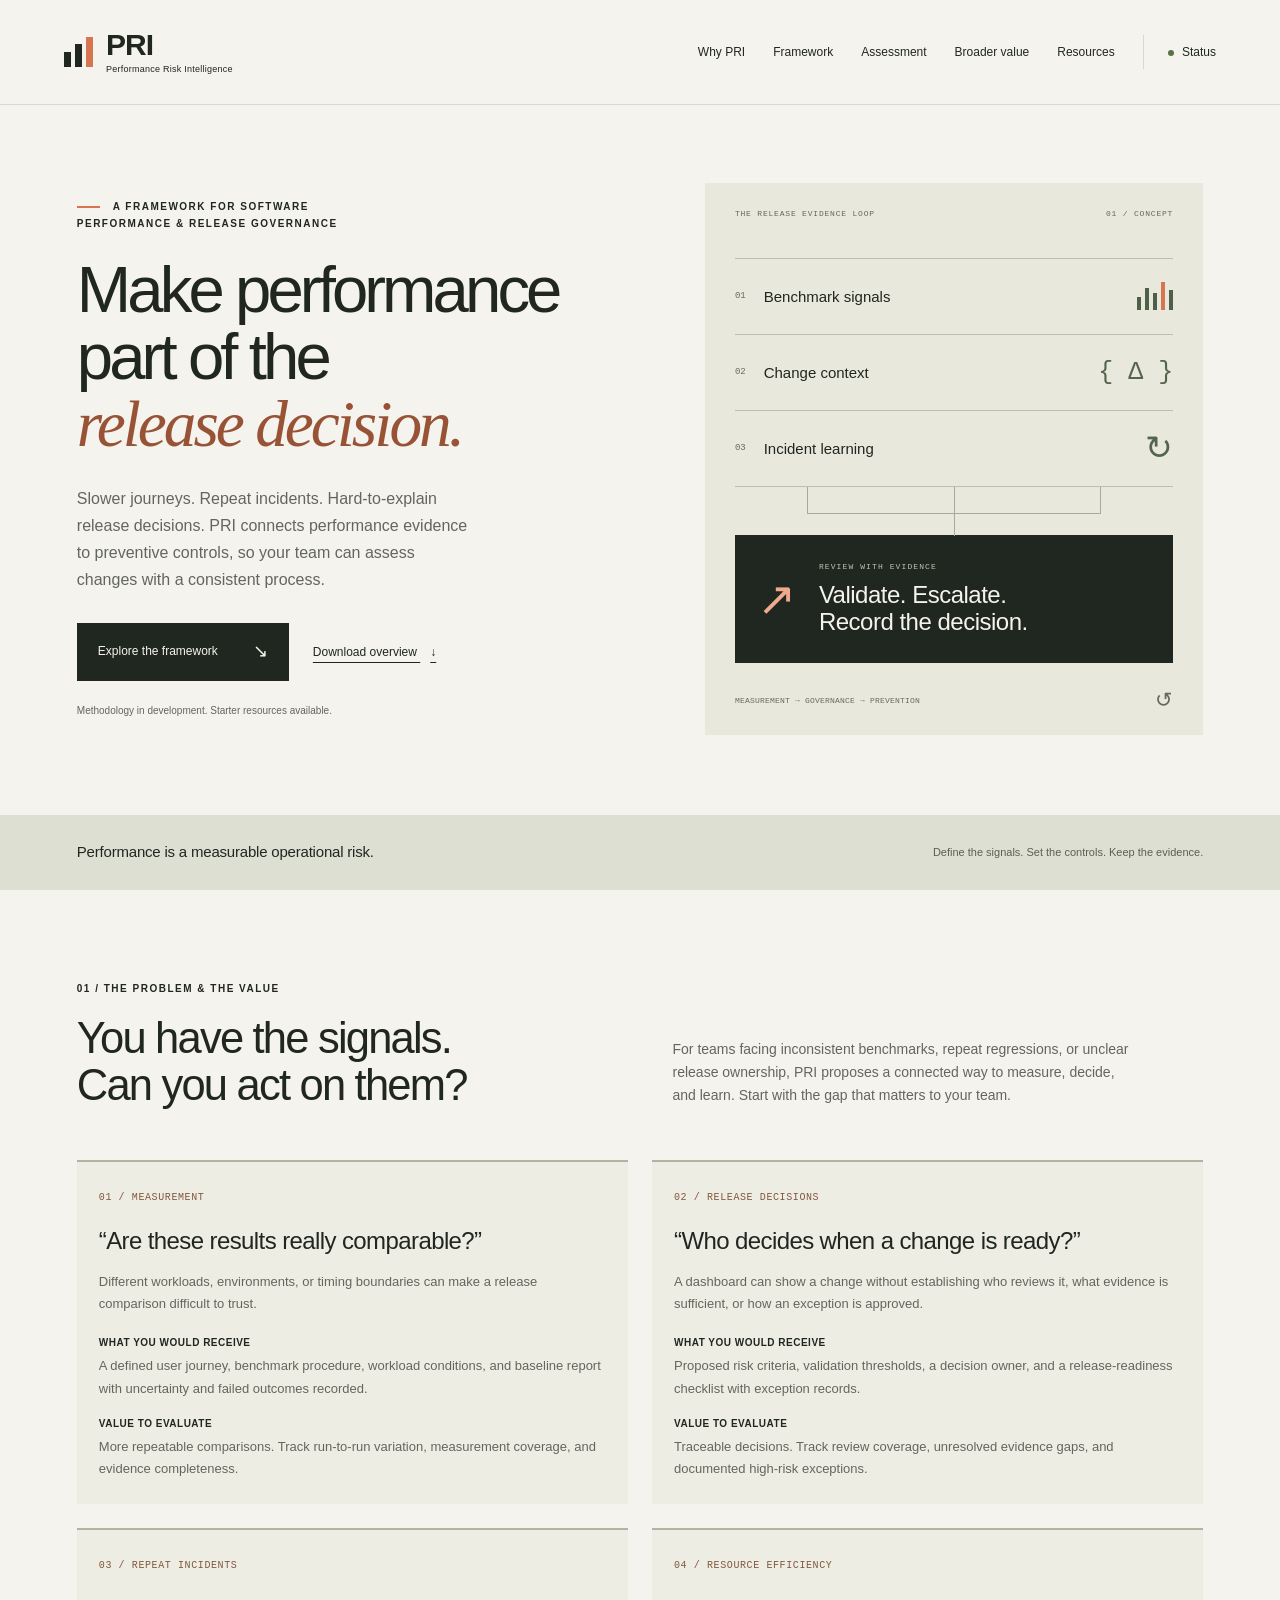
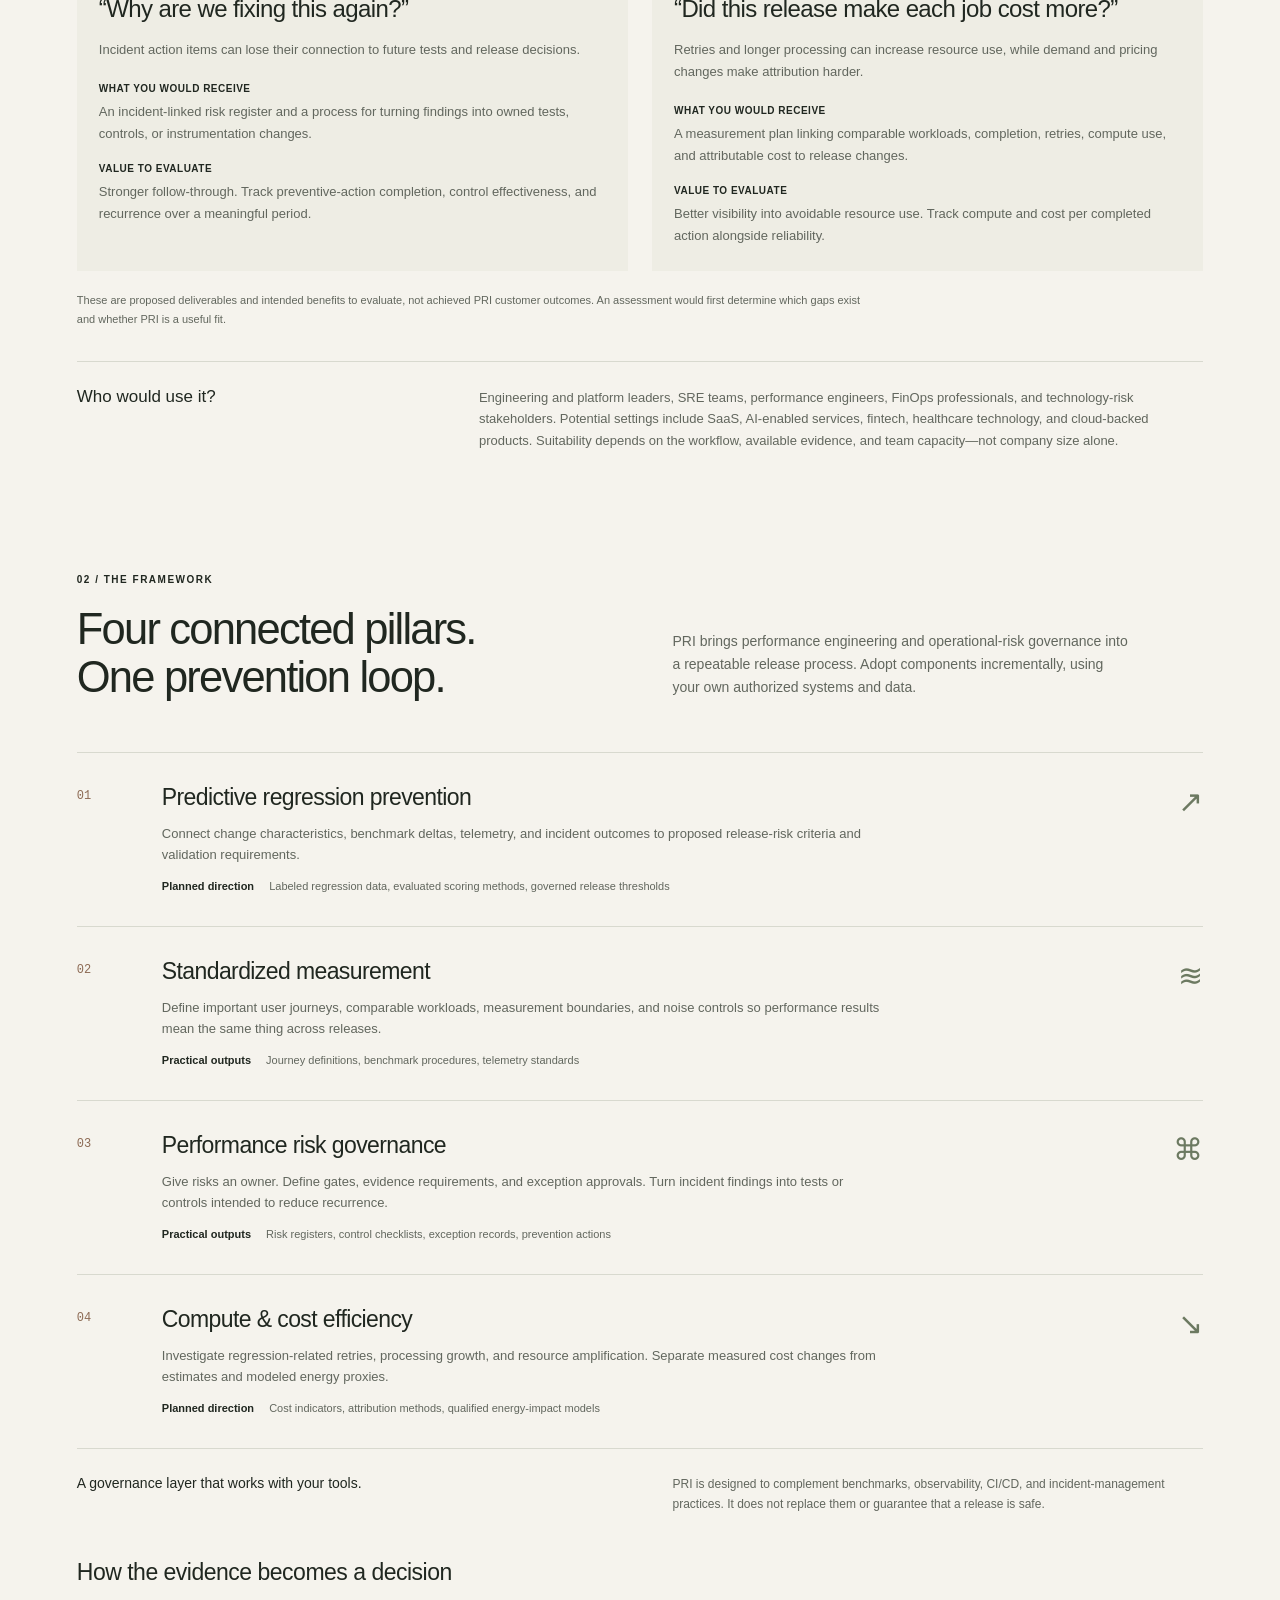
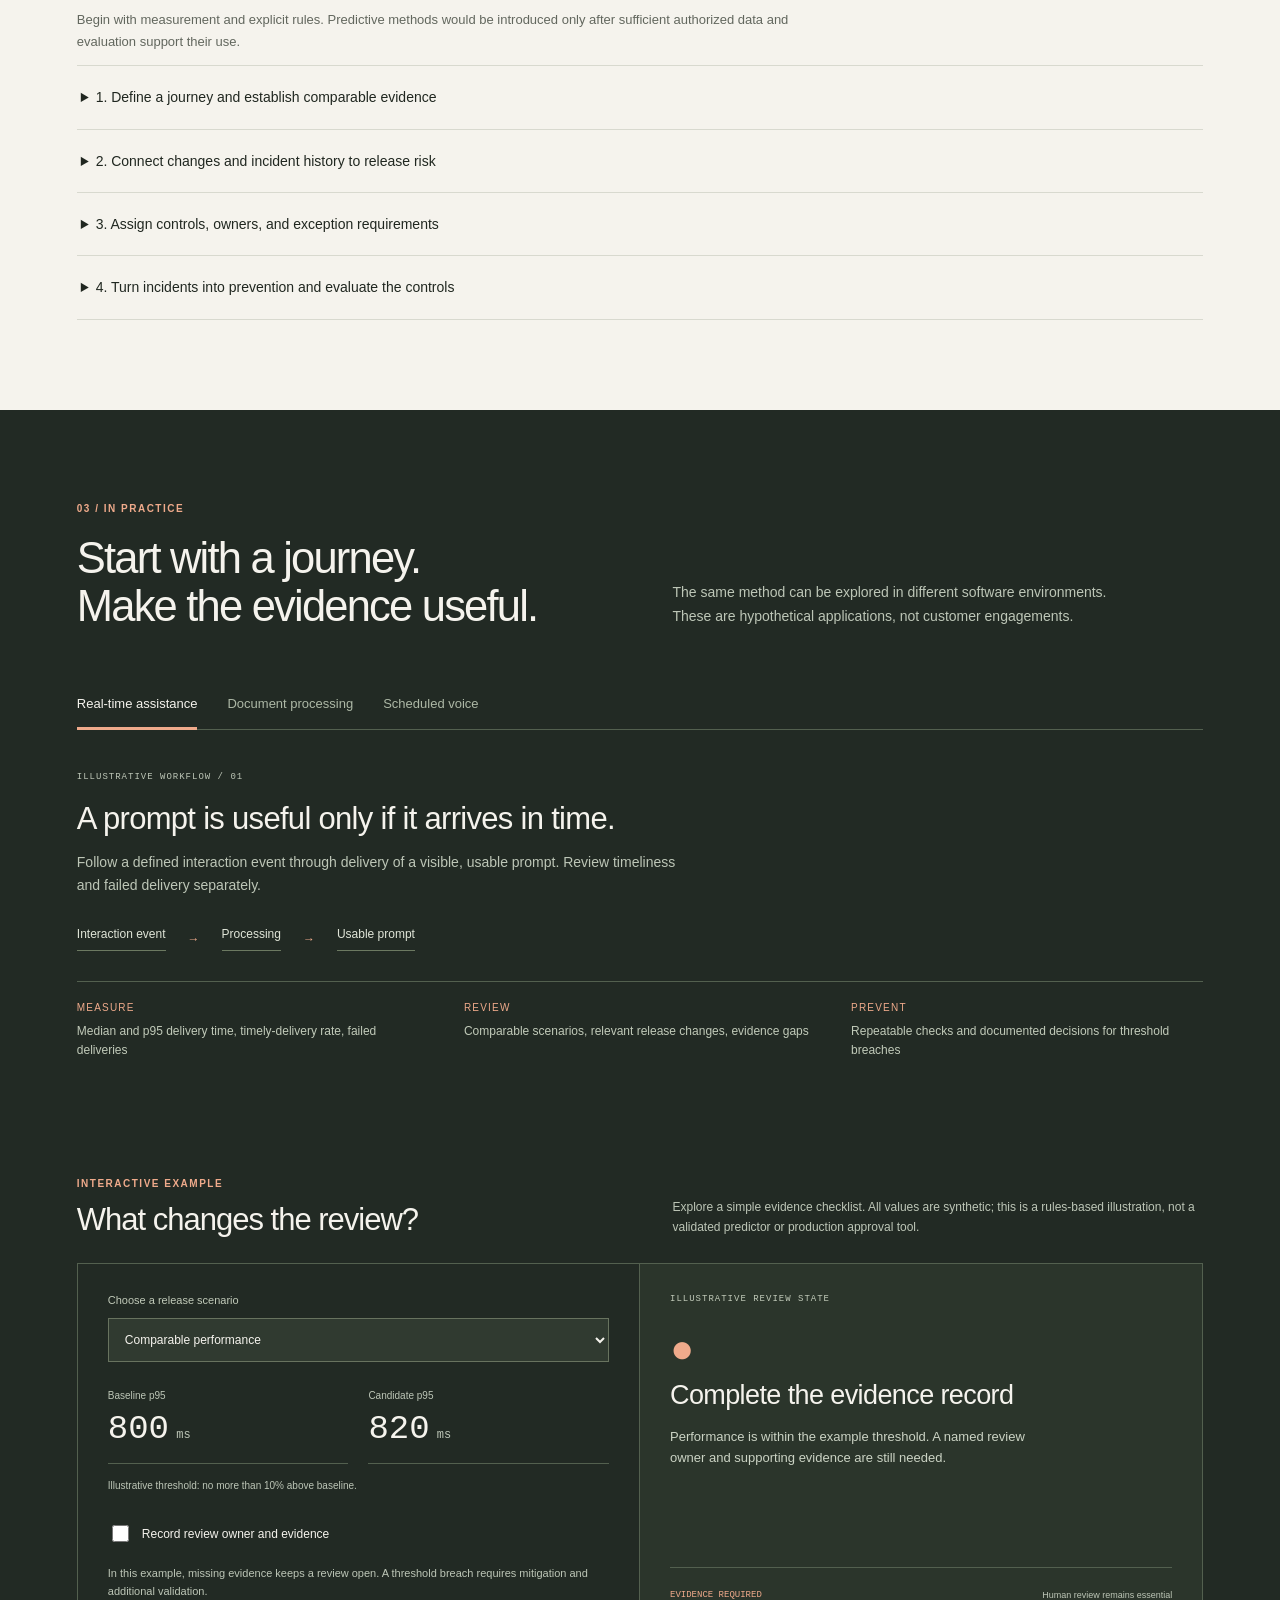
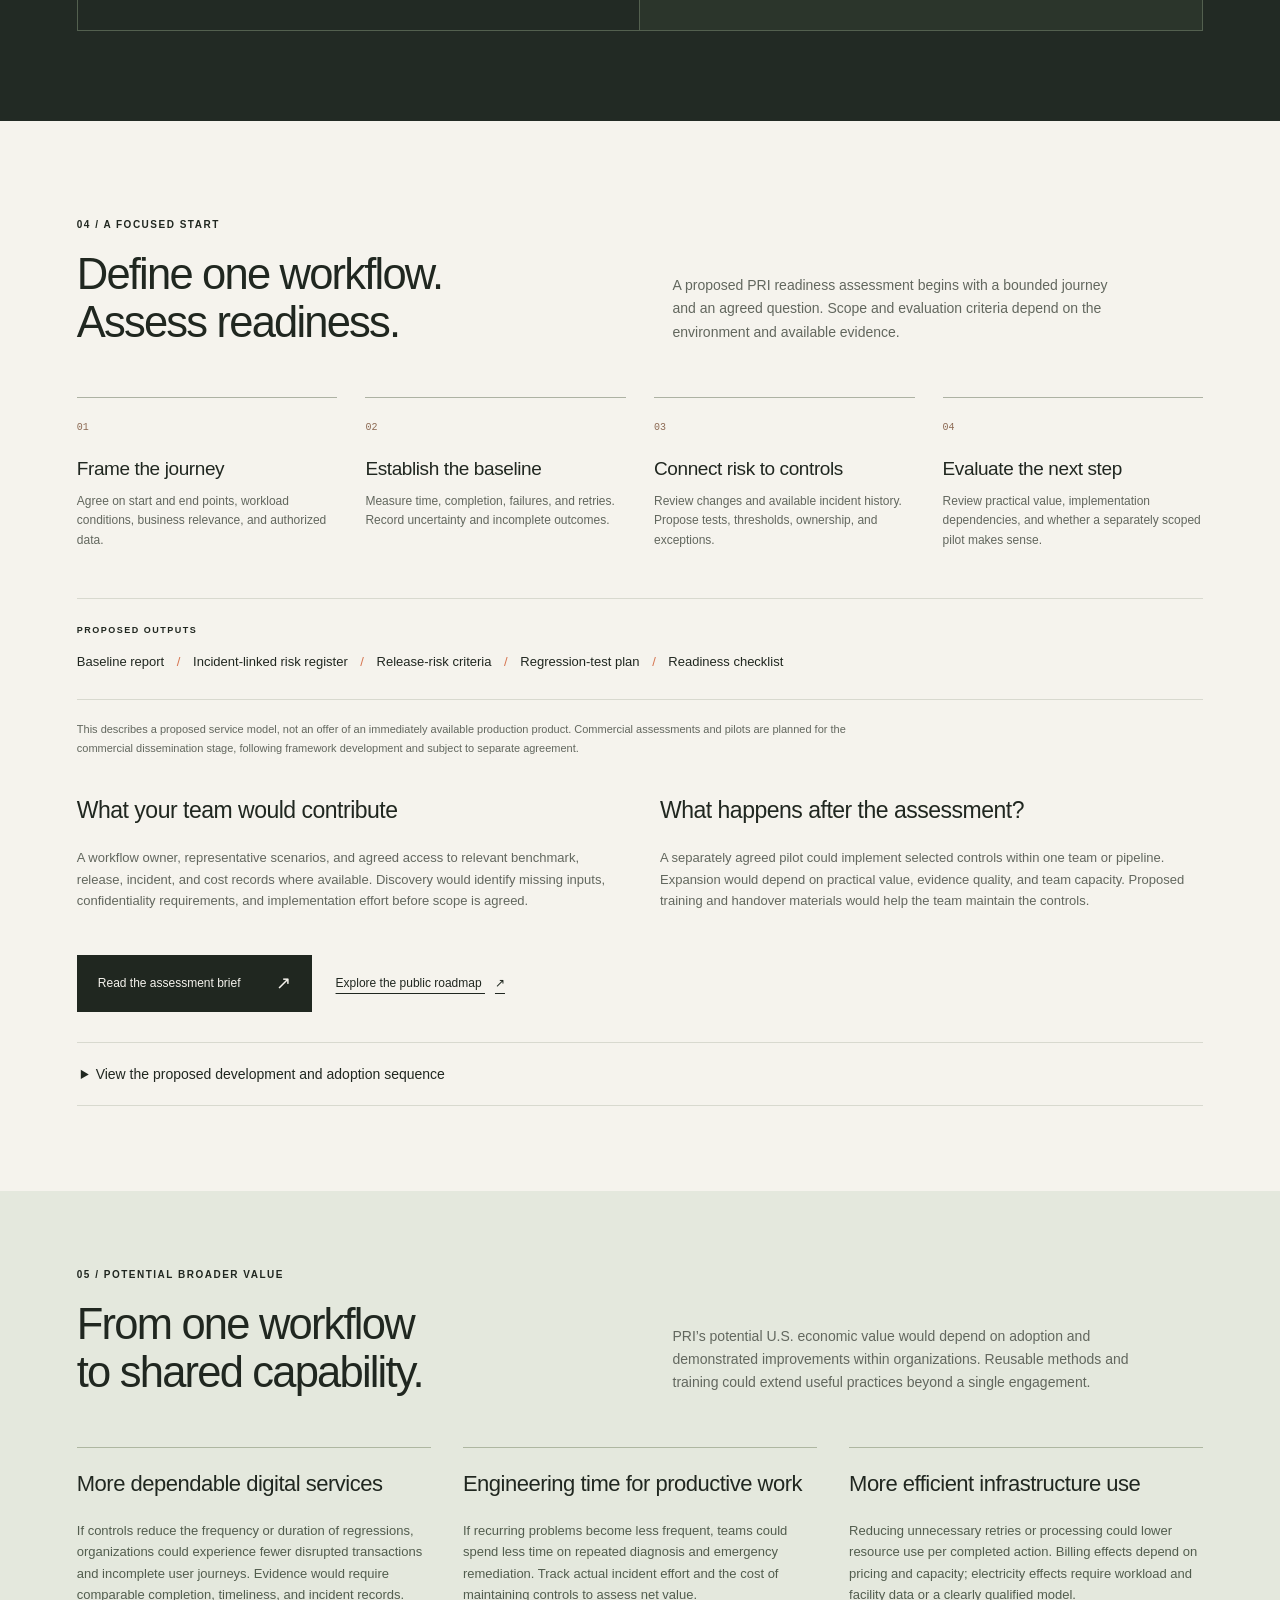
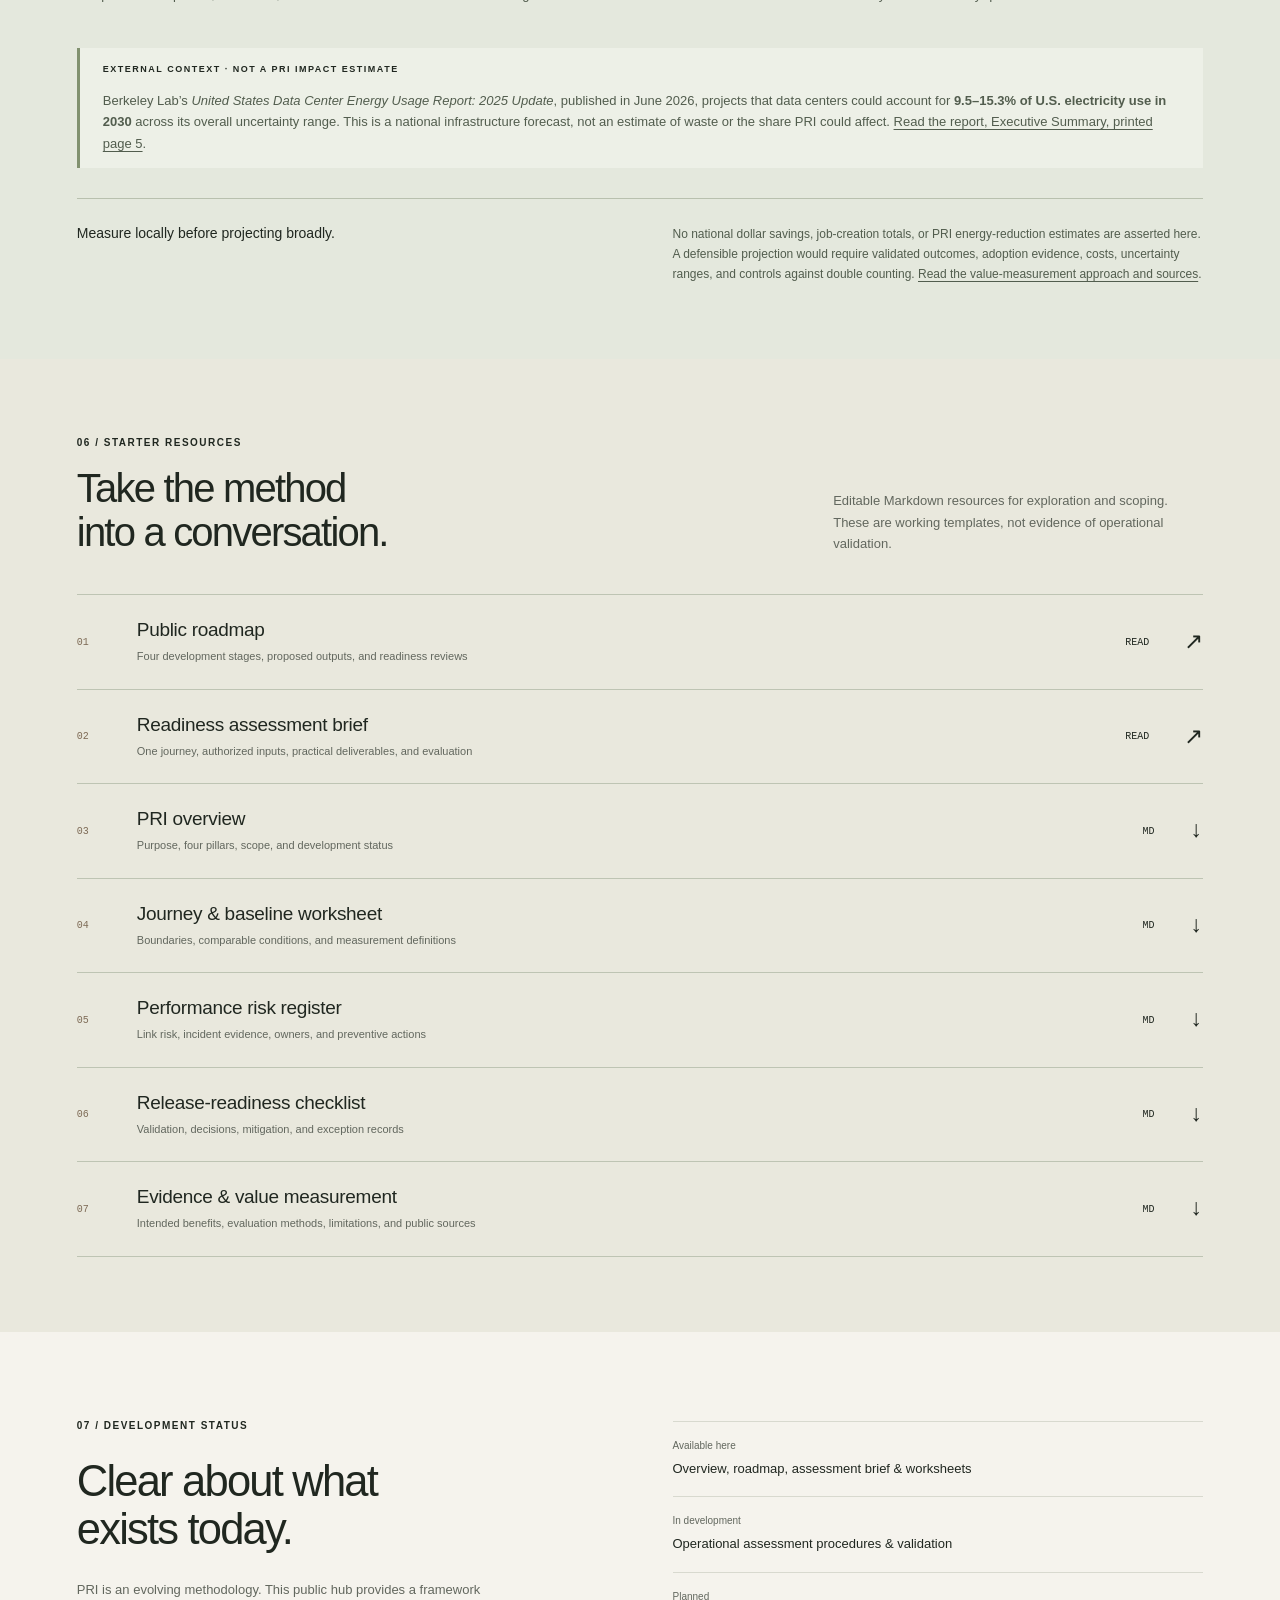
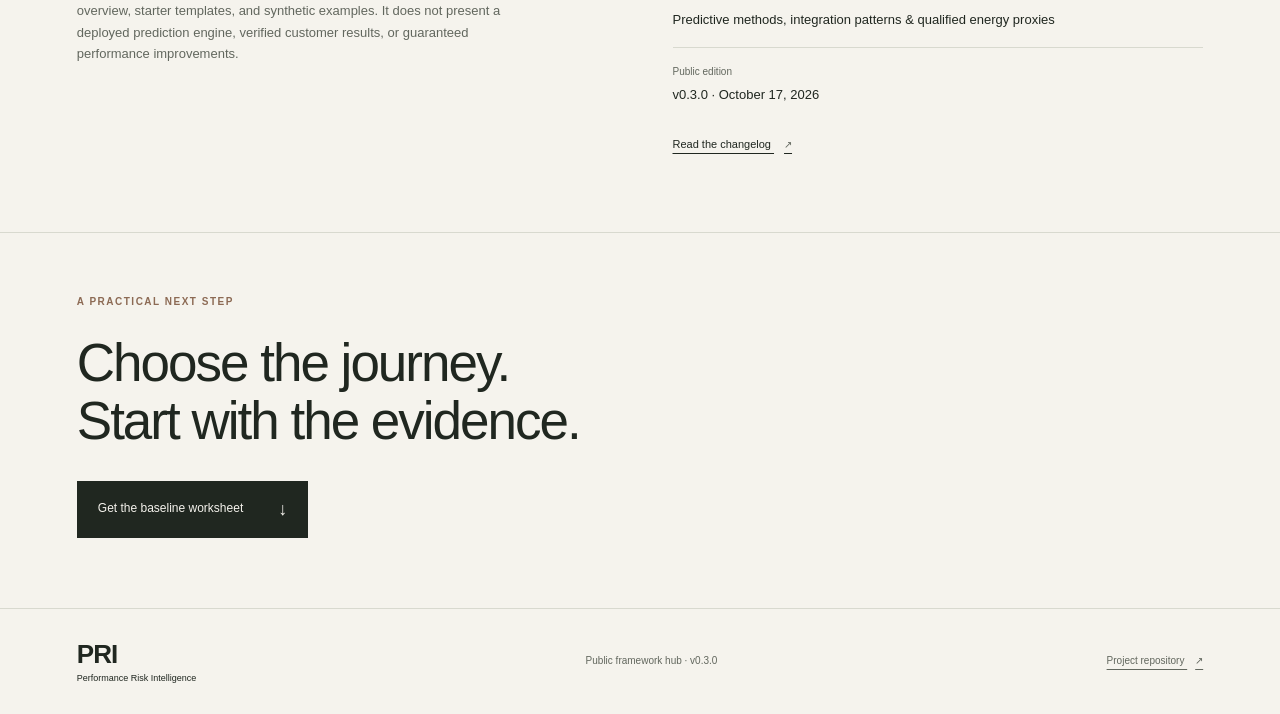
==== commit b4b5fc75: "Add public PRI roadmap and readiness assessment brief" ====
--- a/index.html
+++ b/index.html
@@ -91,6 +91,7 @@
     <div class="assessment-output"><p class="eyebrow">PROPOSED OUTPUTS</p><p>Baseline report <span>/</span> Incident-linked risk register <span>/</span> Release-risk criteria <span>/</span> Regression-test plan <span>/</span> Readiness checklist</p></div>
     <p class="small-note">This describes a proposed service model, not an offer of an immediately available production product. Commercial assessments and pilots are planned for the commercial dissemination stage, following framework development and subject to separate agreement.</p>
     <div class="adoption-grid"><div><h3>What your team would contribute</h3><p>A workflow owner, representative scenarios, and agreed access to relevant benchmark, release, incident, and cost records where available. Discovery would identify missing inputs, confidentiality requirements, and implementation effort before scope is agreed.</p></div><div><h3>What happens after the assessment?</h3><p>A separately agreed pilot could implement selected controls within one team or pipeline. Expansion would depend on practical value, evidence quality, and team capacity. Proposed training and handover materials would help the team maintain the controls.</p></div></div>
+    <div class="brief-links"><a class="button button-dark" href="assessment.html">Read the assessment brief <span aria-hidden="true">↗</span></a><a class="text-link" href="roadmap.html">Explore the public roadmap <span aria-hidden="true">↗</span></a></div>
     <details class="roadmap"><summary>View the proposed development and adoption sequence</summary><div><ol><li><strong>Foundation · Months 1–3:</strong> journey definitions, measurement standards, baseline thresholds, initial risk taxonomy and templates.</li><li><strong>Prediction & governance · Months 3–6:</strong> labeled-data development, scoring evaluation, exception records, and incident-to-control workflows.</li><li><strong>Scale & efficiency · Months 6–12:</strong> broader internal adoption design, compute/cost indicators, qualified energy proxies, control-effectiveness reporting, and training packages.</li><li><strong>Commercial dissemination · Months 12–24:</strong> planned assessments, implementation engagements, workshops, and recurring advisory reviews, subject to readiness and agreement.</li></ol><p>These are relative planning periods from the implementation plan, not elapsed progress, promised engagement dates, or evidence that a stage has been completed.</p></div></details>
   </section>
 
@@ -102,16 +103,18 @@
   </div></section>
 
   <section id="resources" class="resources-section" aria-labelledby="resources-title"><div class="section-wrap"><div class="resources-heading"><div><p class="eyebrow">06 / STARTER RESOURCES</p><h2 id="resources-title">Take the method<br>into a conversation.</h2></div><p>Editable Markdown resources for exploration and scoping. These are working templates, not evidence of operational validation.</p></div><div class="resource-list">
-    <a href="resources/pri-overview.md" download><span class="resource-index">01</span><span><strong>PRI overview</strong><small>Purpose, four pillars, scope, and development status</small></span><span class="resource-format">MD <b aria-hidden="true">↓</b></span></a>
-    <a href="resources/journey-baseline.md" download><span class="resource-index">02</span><span><strong>Journey & baseline worksheet</strong><small>Boundaries, comparable conditions, and measurement definitions</small></span><span class="resource-format">MD <b aria-hidden="true">↓</b></span></a>
-    <a href="resources/risk-register.md" download><span class="resource-index">03</span><span><strong>Performance risk register</strong><small>Link risk, incident evidence, owners, and preventive actions</small></span><span class="resource-format">MD <b aria-hidden="true">↓</b></span></a>
-    <a href="resources/release-readiness.md" download><span class="resource-index">04</span><span><strong>Release-readiness checklist</strong><small>Validation, decisions, mitigation, and exception records</small></span><span class="resource-format">MD <b aria-hidden="true">↓</b></span></a>
-    <a href="resources/evidence-and-value.md" download><span class="resource-index">05</span><span><strong>Evidence & value measurement</strong><small>Intended benefits, evaluation methods, limitations, and public sources</small></span><span class="resource-format">MD <b aria-hidden="true">↓</b></span></a>
+    <a href="roadmap.html"><span class="resource-index">01</span><span><strong>Public roadmap</strong><small>Four development stages, proposed outputs, and readiness reviews</small></span><span class="resource-format">READ <b aria-hidden="true">↗</b></span></a>
+    <a href="assessment.html"><span class="resource-index">02</span><span><strong>Readiness assessment brief</strong><small>One journey, authorized inputs, practical deliverables, and evaluation</small></span><span class="resource-format">READ <b aria-hidden="true">↗</b></span></a>
+    <a href="resources/pri-overview.md" download><span class="resource-index">03</span><span><strong>PRI overview</strong><small>Purpose, four pillars, scope, and development status</small></span><span class="resource-format">MD <b aria-hidden="true">↓</b></span></a>
+    <a href="resources/journey-baseline.md" download><span class="resource-index">04</span><span><strong>Journey & baseline worksheet</strong><small>Boundaries, comparable conditions, and measurement definitions</small></span><span class="resource-format">MD <b aria-hidden="true">↓</b></span></a>
+    <a href="resources/risk-register.md" download><span class="resource-index">05</span><span><strong>Performance risk register</strong><small>Link risk, incident evidence, owners, and preventive actions</small></span><span class="resource-format">MD <b aria-hidden="true">↓</b></span></a>
+    <a href="resources/release-readiness.md" download><span class="resource-index">06</span><span><strong>Release-readiness checklist</strong><small>Validation, decisions, mitigation, and exception records</small></span><span class="resource-format">MD <b aria-hidden="true">↓</b></span></a>
+    <a href="resources/evidence-and-value.md" download><span class="resource-index">07</span><span><strong>Evidence & value measurement</strong><small>Intended benefits, evaluation methods, limitations, and public sources</small></span><span class="resource-format">MD <b aria-hidden="true">↓</b></span></a>
   </div></div></section>
 
-  <section id="status" class="section-wrap status-section" aria-labelledby="status-title"><div><p class="eyebrow">07 / DEVELOPMENT STATUS</p><h2 id="status-title">Clear about what<br>exists today.</h2><p class="status-summary">PRI is an evolving methodology. This public hub provides a framework overview, starter templates, and synthetic examples. It does not present a deployed prediction engine, verified customer results, or guaranteed performance improvements.</p></div><div class="status-table"><div><span>Available here</span><strong>Overview, worksheets & illustrative interaction</strong></div><div><span>In development</span><strong>Assessment specifications & validation approach</strong></div><div><span>Planned</span><strong>Predictive methods, integration patterns & qualified energy proxies</strong></div><div><span>Public edition</span><strong>v0.2.0 · October 17, 2026</strong></div><a href="resources/changelog.md">Read the changelog <span aria-hidden="true">↗</span></a></div></section>
+  <section id="status" class="section-wrap status-section" aria-labelledby="status-title"><div><p class="eyebrow">07 / DEVELOPMENT STATUS</p><h2 id="status-title">Clear about what<br>exists today.</h2><p class="status-summary">PRI is an evolving methodology. This public hub provides a framework overview, starter templates, and synthetic examples. It does not present a deployed prediction engine, verified customer results, or guaranteed performance improvements.</p></div><div class="status-table"><div><span>Available here</span><strong>Overview, roadmap, assessment brief & worksheets</strong></div><div><span>In development</span><strong>Operational assessment procedures & validation</strong></div><div><span>Planned</span><strong>Predictive methods, integration patterns & qualified energy proxies</strong></div><div><span>Public edition</span><strong>v0.3.0 · October 17, 2026</strong></div><a href="resources/changelog.md">Read the changelog <span aria-hidden="true">↗</span></a></div></section>
   <section class="closing section-wrap"><p class="eyebrow">A PRACTICAL NEXT STEP</p><h2>Choose the journey.<br>Start with the evidence.</h2><a class="button button-dark" href="resources/journey-baseline.md" download>Get the baseline worksheet <span aria-hidden="true">↓</span></a></section>
 </main>
-<footer class="site-footer"><a class="footer-brand" href="#">PRI<span>Performance Risk Intelligence</span></a><p>Public framework hub · v0.2.0</p><a href="https://github.com/performance-risk-intelligence/pri-framework">Project repository <span aria-hidden="true">↗</span></a></footer>
+<footer class="site-footer"><a class="footer-brand" href="#">PRI<span>Performance Risk Intelligence</span></a><p>Public framework hub · v0.3.0</p><a href="https://github.com/performance-risk-intelligence/pri-framework">Project repository <span aria-hidden="true">↗</span></a></footer>
 </body>
 </html>
--- a/assets/style.css
+++ b/assets/style.css
@@ -11,3 +11,6 @@
 .value-section{padding-top:90px;padding-bottom:65px}.value-grid{display:grid;grid-template-columns:1fr 1fr;gap:24px}.value-card{border-top:2px solid #aeb6a2;padding:24px 22px;background:#eeede4}.card-index{font:10px monospace;color:#82583f;letter-spacing:.6px}.value-card h3{font-size:24px;font-weight:400;letter-spacing:-.6px;line-height:1.25;margin:22px 0 15px}.value-card>p,.value-card dd{font-size:13px;color:var(--muted);line-height:1.7}.value-card dl{margin:22px 0 0}.value-card dt{font-size:10px;font-weight:600;letter-spacing:.5px;margin:18px 0 7px;text-transform:uppercase}.value-card dd{margin:0}.audience-note{margin-top:32px;padding-top:25px;border-top:1px solid var(--line);display:grid;grid-template-columns:1fr 2fr;gap:40px}.audience-note strong{font-size:17px;font-weight:400}.audience-note p{font-size:13px;color:var(--muted);margin:0}.framework-section{padding-top:55px}.method-details{margin-top:45px}.method-details>h3,.adoption-grid h3{font-size:23px;font-weight:400;letter-spacing:-.5px}.method-details>p{font-size:13px;color:var(--muted);max-width:740px}.method-details details,.roadmap{border-top:1px solid var(--line)}details:last-child{border-bottom:1px solid var(--line)}summary{cursor:pointer;font-size:14px;line-height:1.6;padding:20px 4px;font-weight:500}summary:focus-visible{outline:3px solid var(--accent);outline-offset:4px}details[open] summary{color:#854b32}details>div{padding:0 20px 12px;max-width:870px}details p,details li{font-size:13px;color:var(--muted);line-height:1.75}details li{margin-bottom:13px}details ol{padding-left:18px}.adoption-grid{display:grid;grid-template-columns:1fr 1fr;gap:40px;margin:40px 0 22px}.adoption-grid p{font-size:13px;color:var(--muted)}.broader-section{padding:75px 0;background:#e4e8dd}.benefit-grid{display:grid;grid-template-columns:repeat(3,1fr);gap:32px}.benefit-grid article{border-top:1px solid #aeb7a1;padding-top:22px}.benefit-grid h3{font-size:22px;font-weight:400;line-height:1.25;letter-spacing:-.5px}.benefit-grid p{font-size:13px;color:#525d4e}.evidence-context{border-left:3px solid #81916f;margin:30px 0;padding:14px 23px;background:#edf0e7}.evidence-context .eyebrow{font-size:9px;margin-bottom:12px}.evidence-context>p:last-child{font-size:13px;margin-bottom:0;color:#525d4e}.broader-section a{text-underline-offset:3px;overflow-wrap:anywhere}.broader-section .scope-note{border-color:#b8c0ae}.broader-section .scope-note p{color:#525d4e}
 @media(max-width:800px){.value-section{padding-top:60px;padding-bottom:35px}.value-grid{gap:18px}.audience-note{grid-template-columns:1fr;gap:14px}.framework-section{padding-top:45px}.benefit-grid{grid-template-columns:1fr;gap:20px}.benefit-grid article{padding-top:19px}.benefit-grid h3{margin-bottom:12px}.broader-section{padding:60px 0}.adoption-grid{gap:25px}.method-details{margin-top:30px}}
 @media(max-width:540px){.value-grid,.adoption-grid{grid-template-columns:1fr}.value-card{padding:23px 18px}.value-card h3{font-size:23px}.adoption-grid{gap:15px}.evidence-context{padding:15px 17px}details>div{padding-left:8px;padding-right:8px}summary{font-size:13px}.broader-section .section-heading{margin-bottom:30px}}
+
+/* Public reading pages, edition 0.3.0 */
+.brief-links{display:flex;align-items:center;gap:24px;flex-wrap:wrap;margin:30px 0}.public-brief{max-width:900px;margin:0 auto;padding:65px 6% 75px}.public-brief h1{font-size:clamp(36px,5vw,58px);letter-spacing:-1.8px;line-height:1.12;max-width:760px;margin-bottom:24px}.public-brief h2{font-size:27px;letter-spacing:-.7px;line-height:1.25;margin:44px 0 18px;padding-top:23px;border-top:1px solid var(--line)}.public-brief p,.public-brief li{font-size:15px;line-height:1.8;color:#50584c}.public-brief li{margin-bottom:12px}.public-brief ul{padding-left:23px}.public-brief a{text-underline-offset:4px;overflow-wrap:anywhere}.brief-download{display:flex;align-items:center;gap:25px;flex-wrap:wrap;margin-top:45px}.public-brief .button{color:var(--paper)}.brief-nav a[aria-current=page]{font-weight:700;text-decoration:underline;text-underline-offset:5px}@media(max-width:800px){.brief-nav{display:flex;padding-top:0;gap:12px 22px}.public-brief{padding-top:38px}.public-brief h2{font-size:24px}.brief-links{gap:22px}}@media print{.brief-nav,.brief-download{display:none}.public-brief{max-width:none;padding:20px}.public-brief h2{break-after:avoid}}
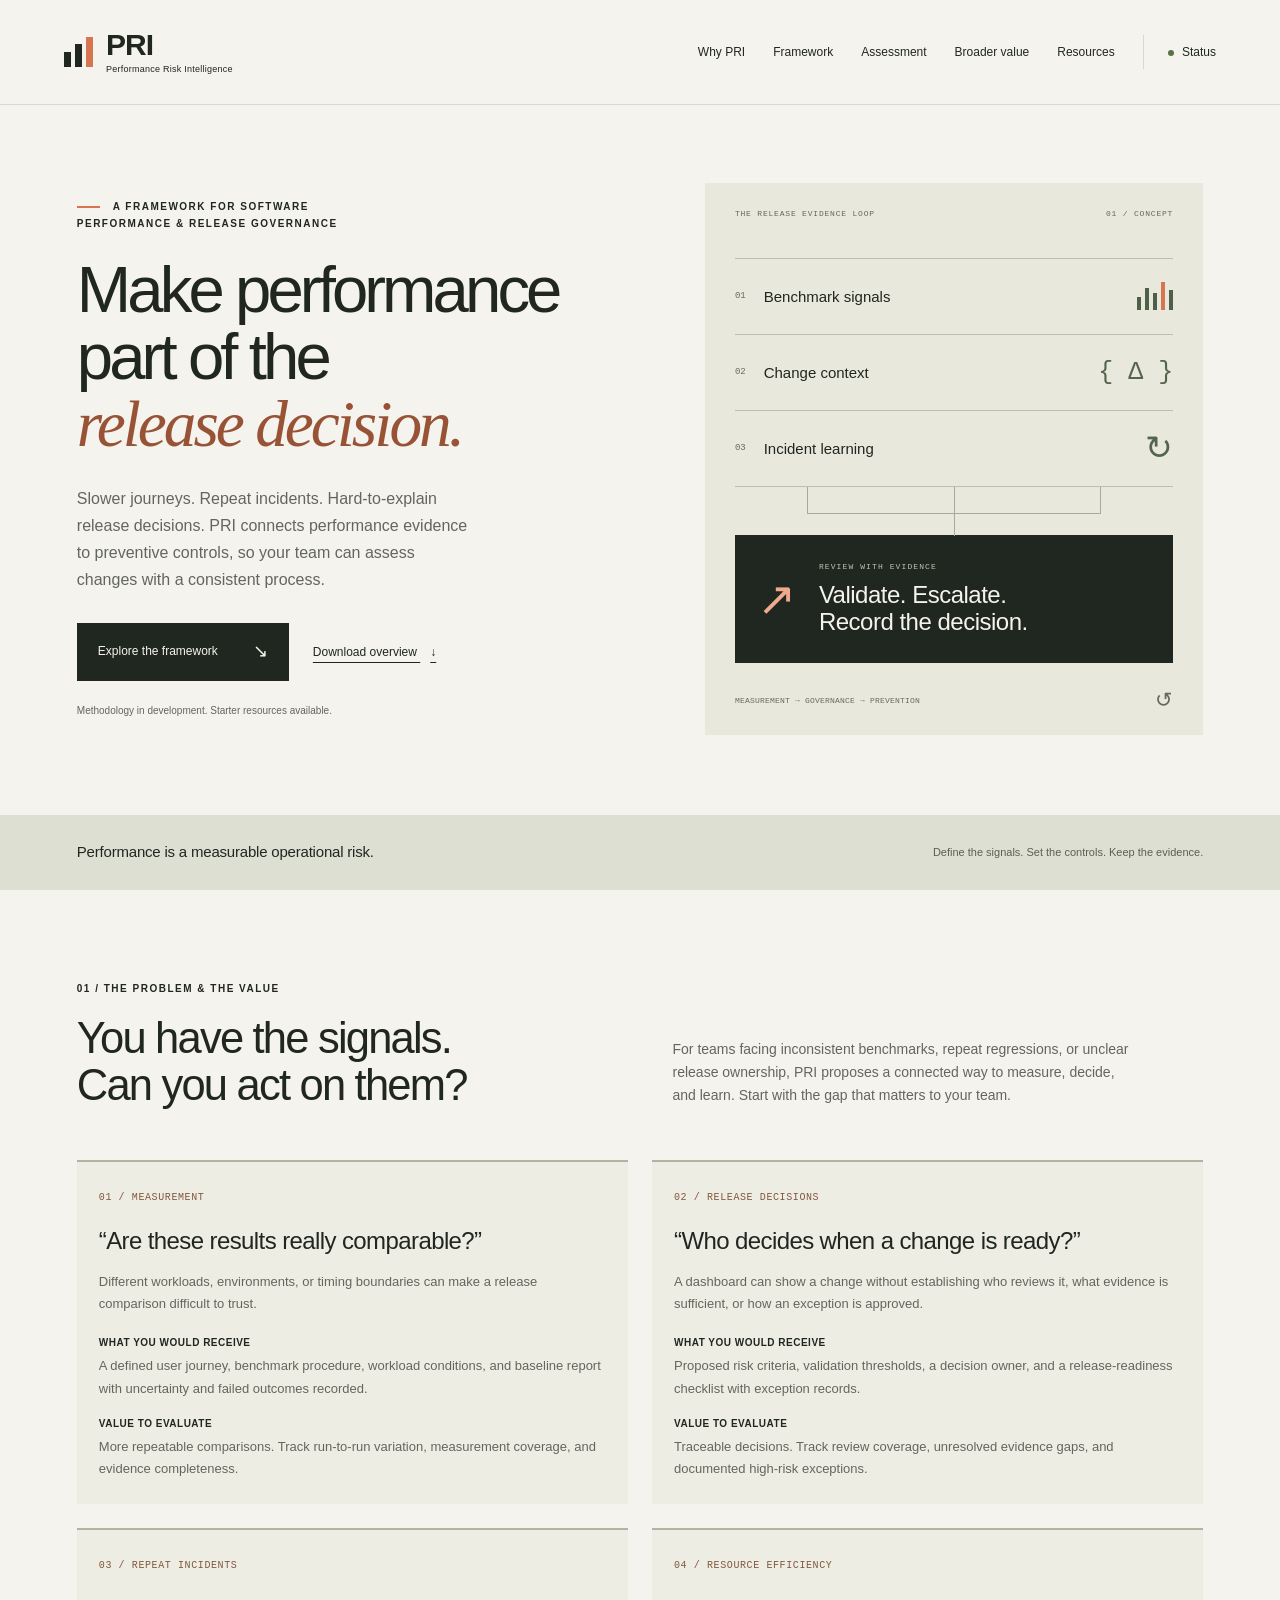
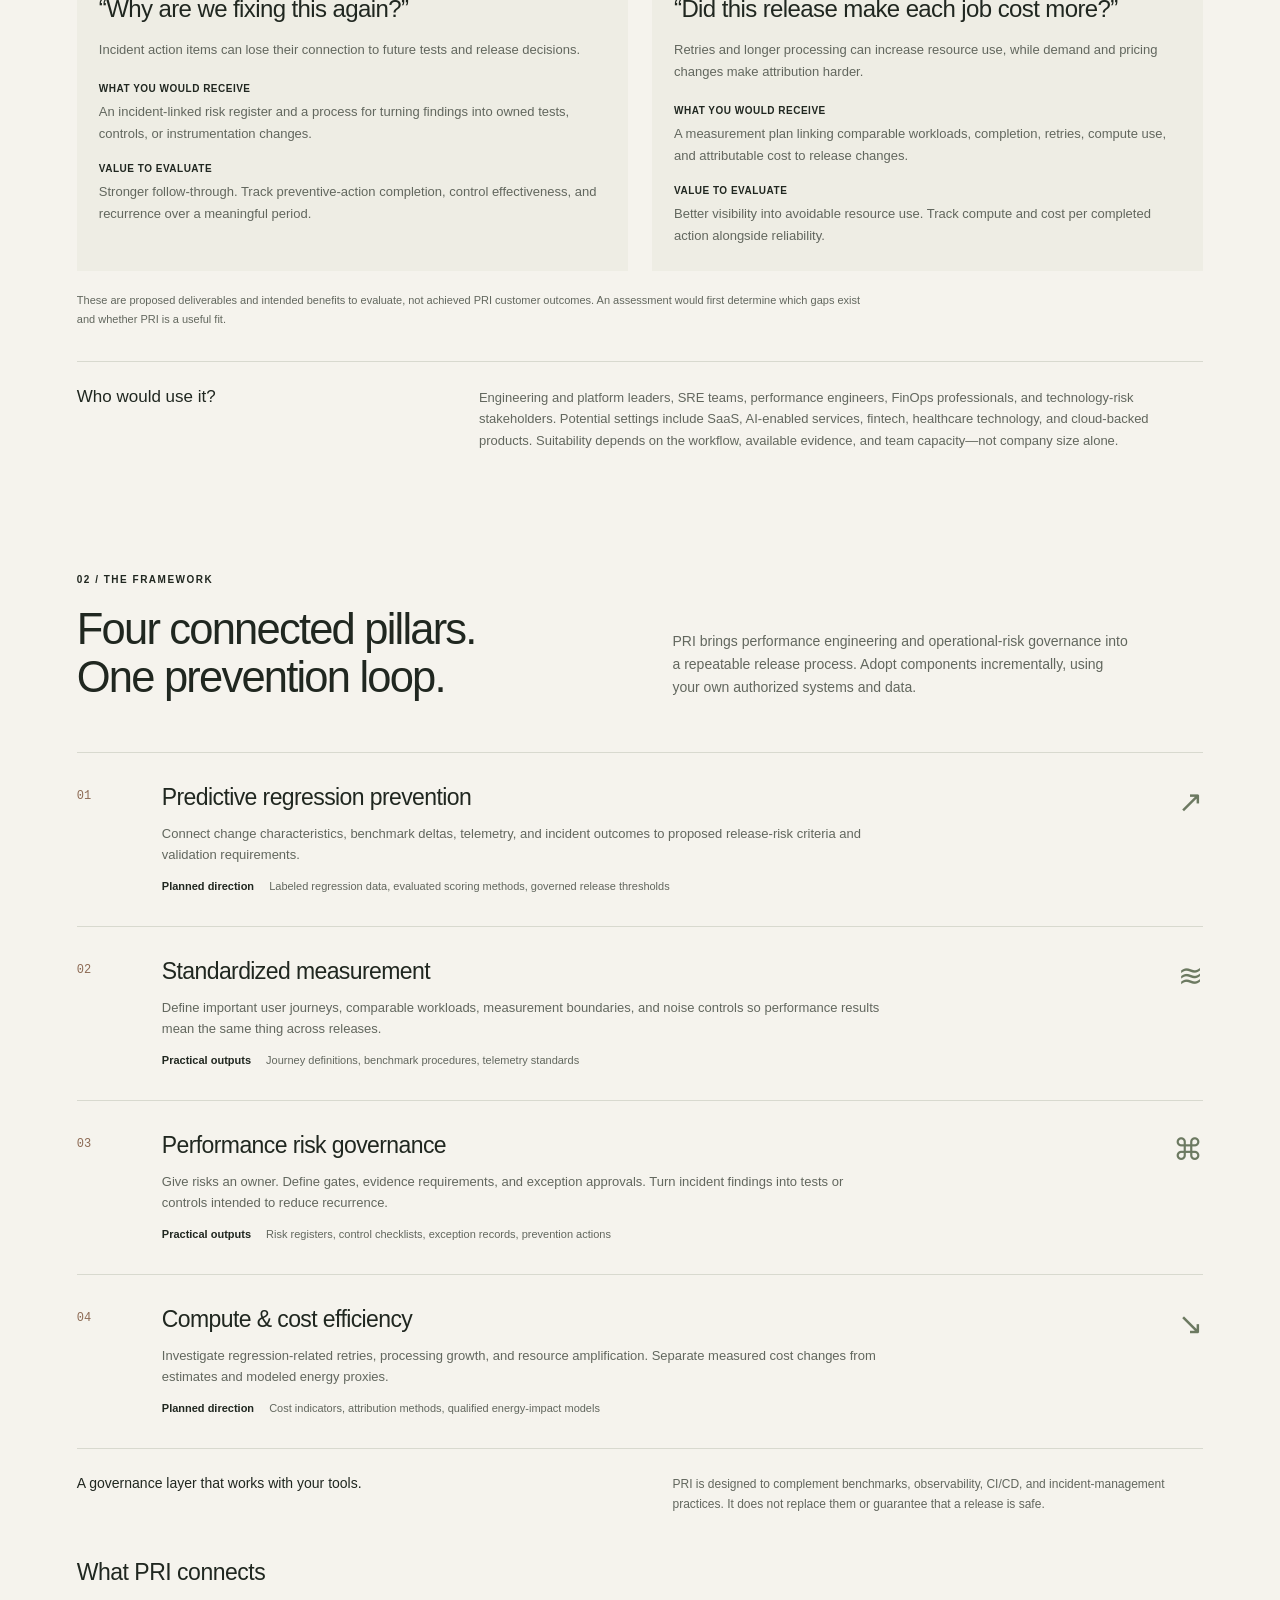
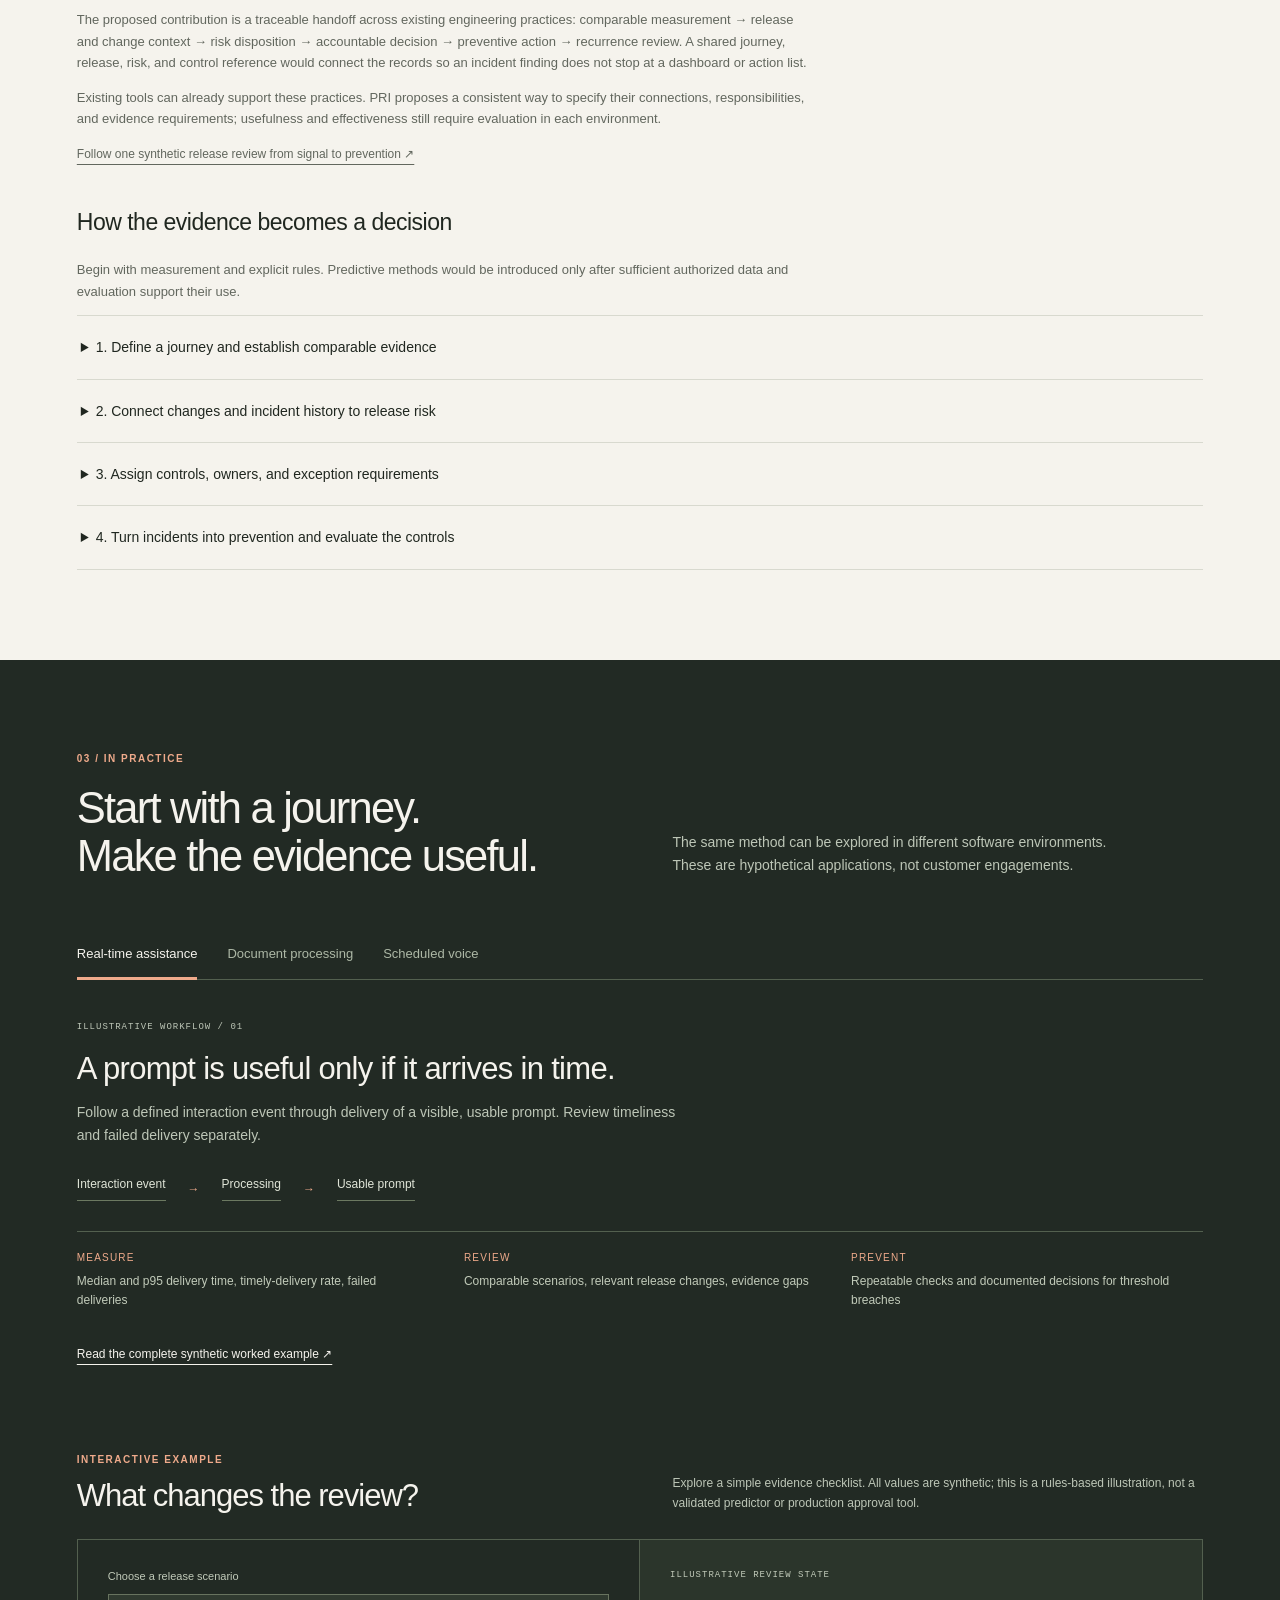
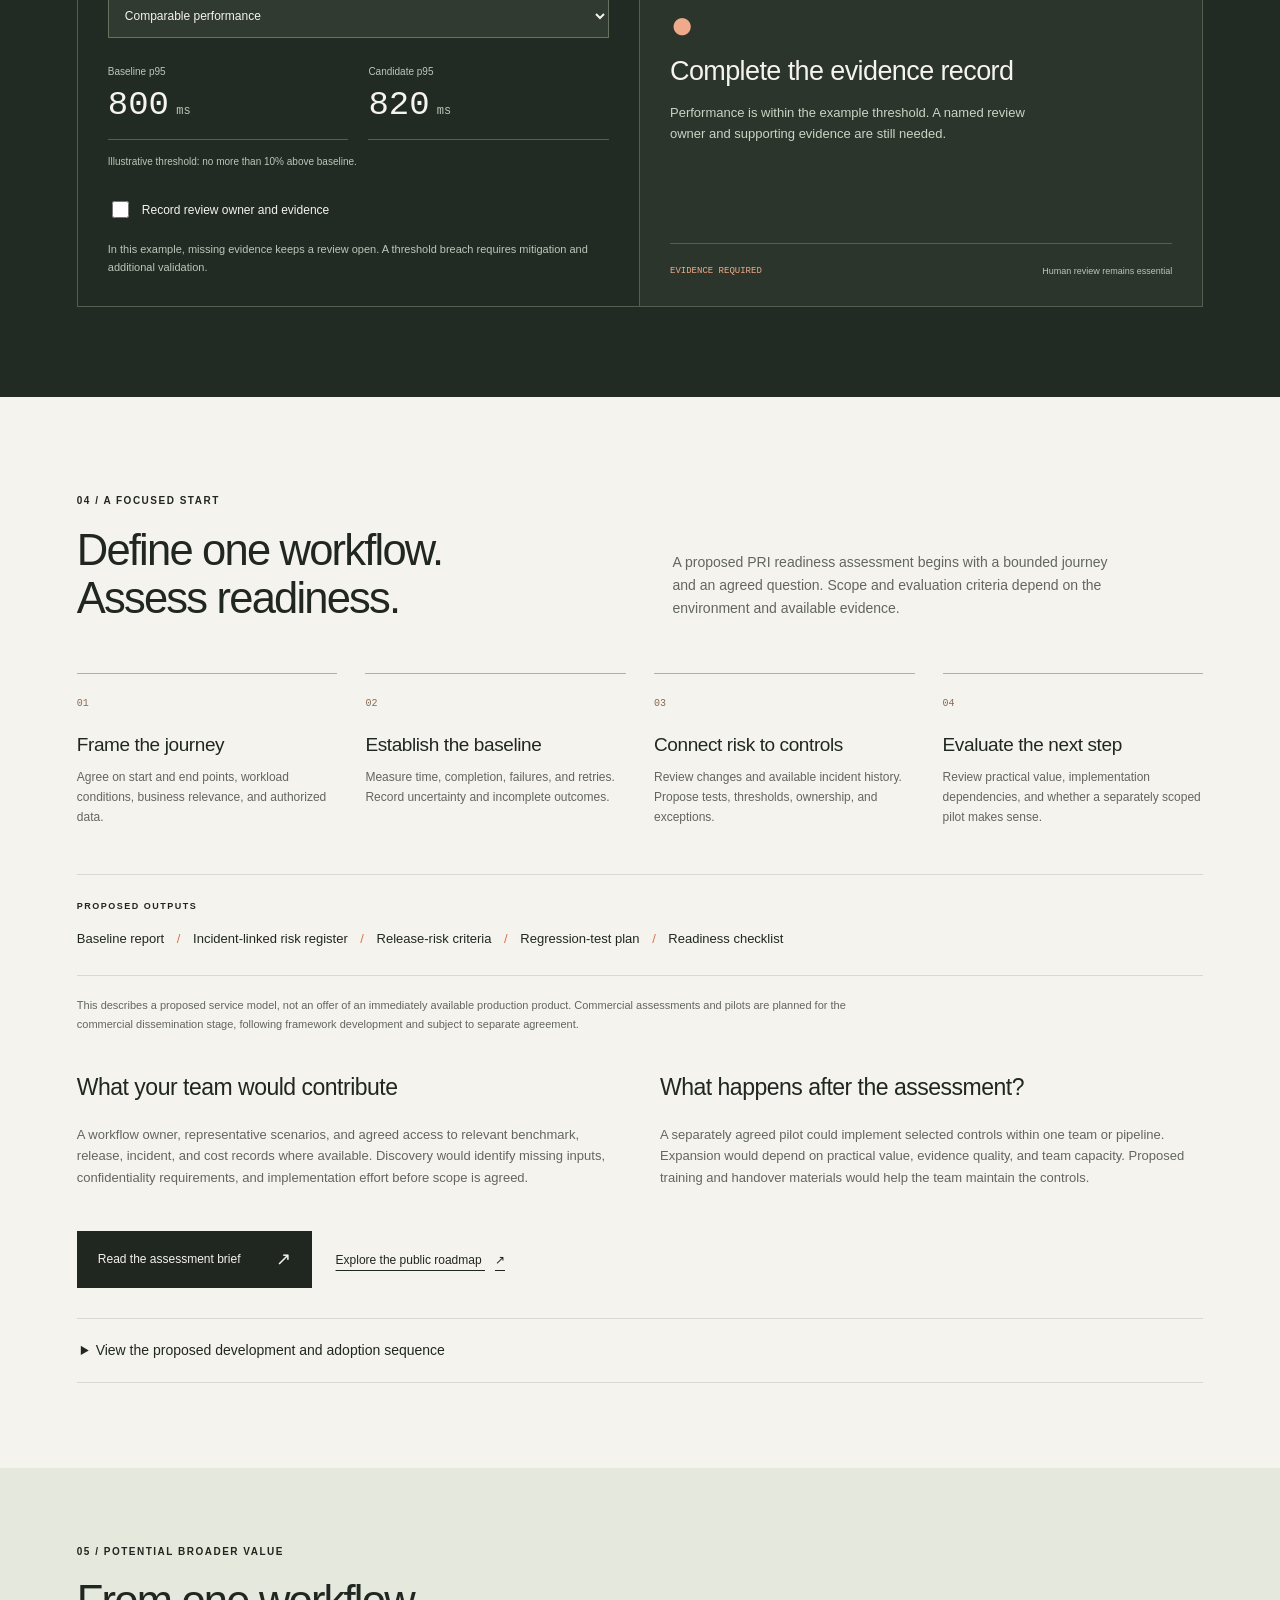
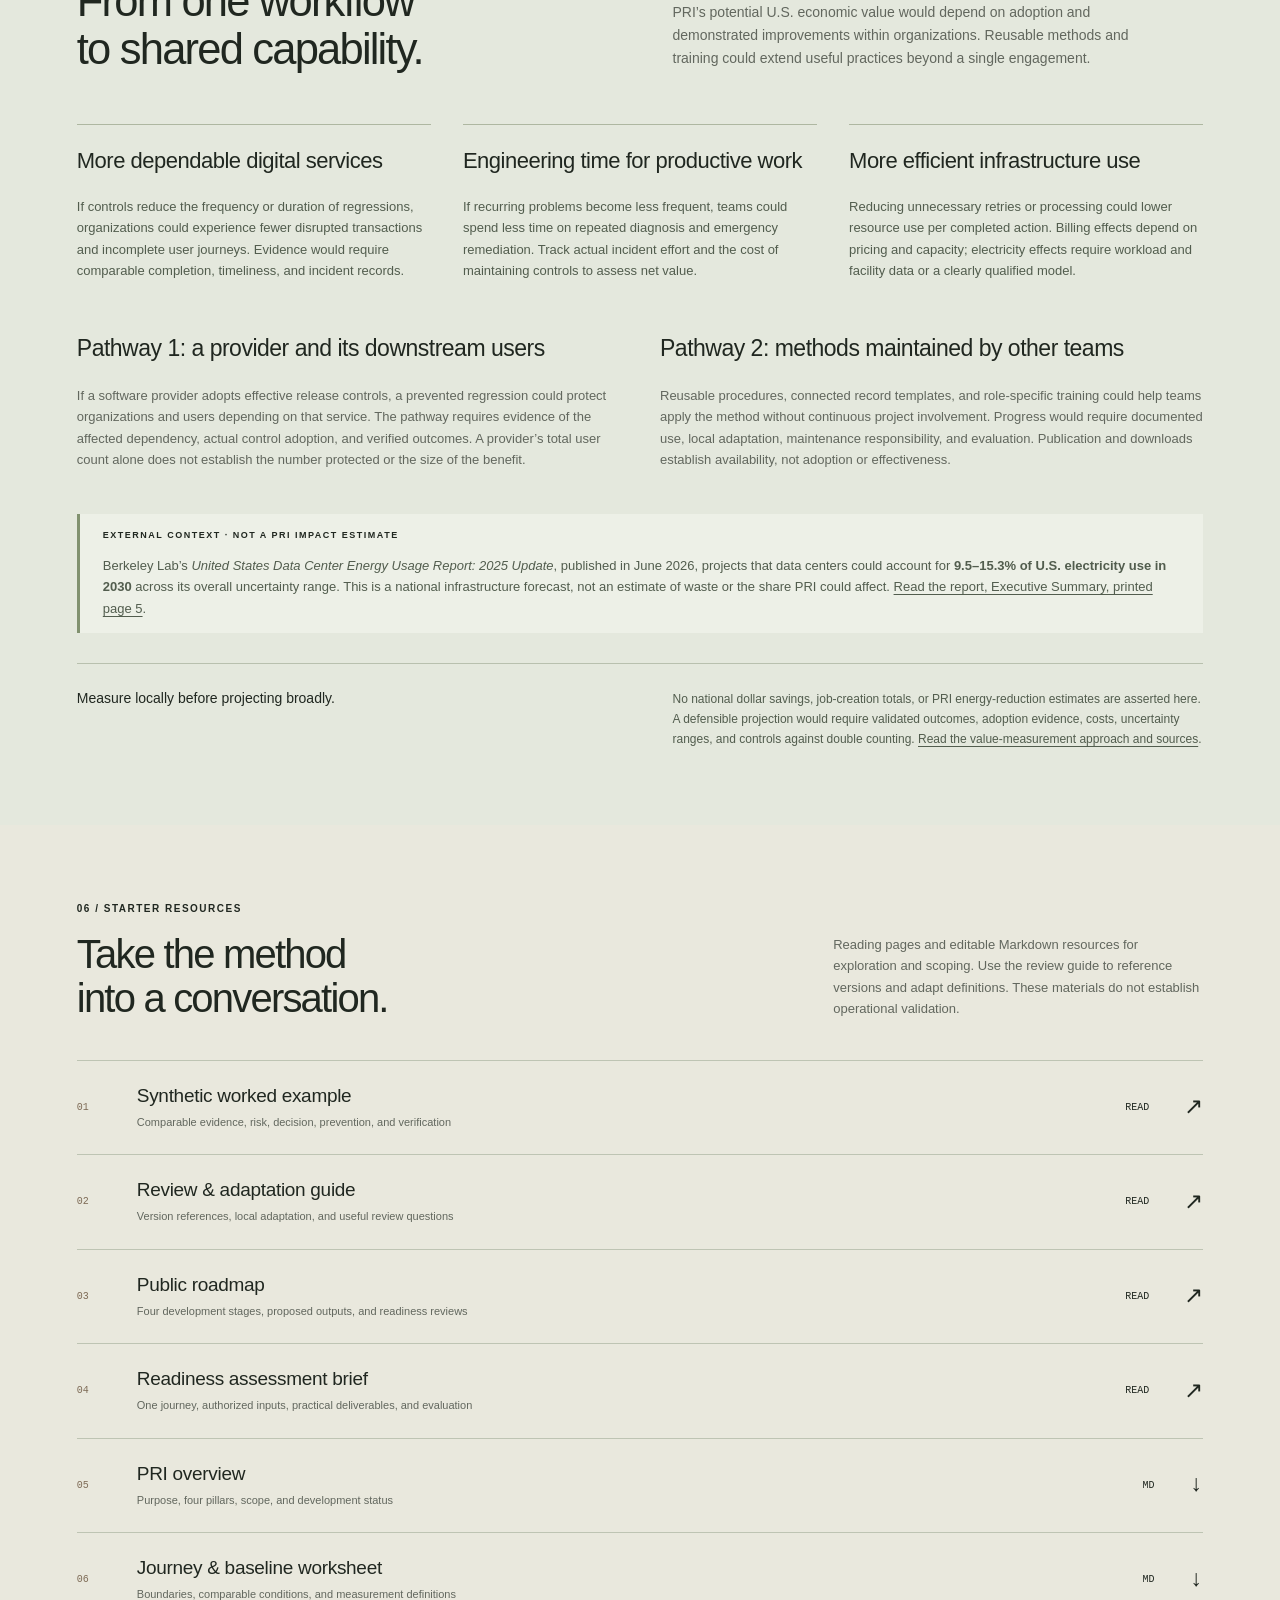
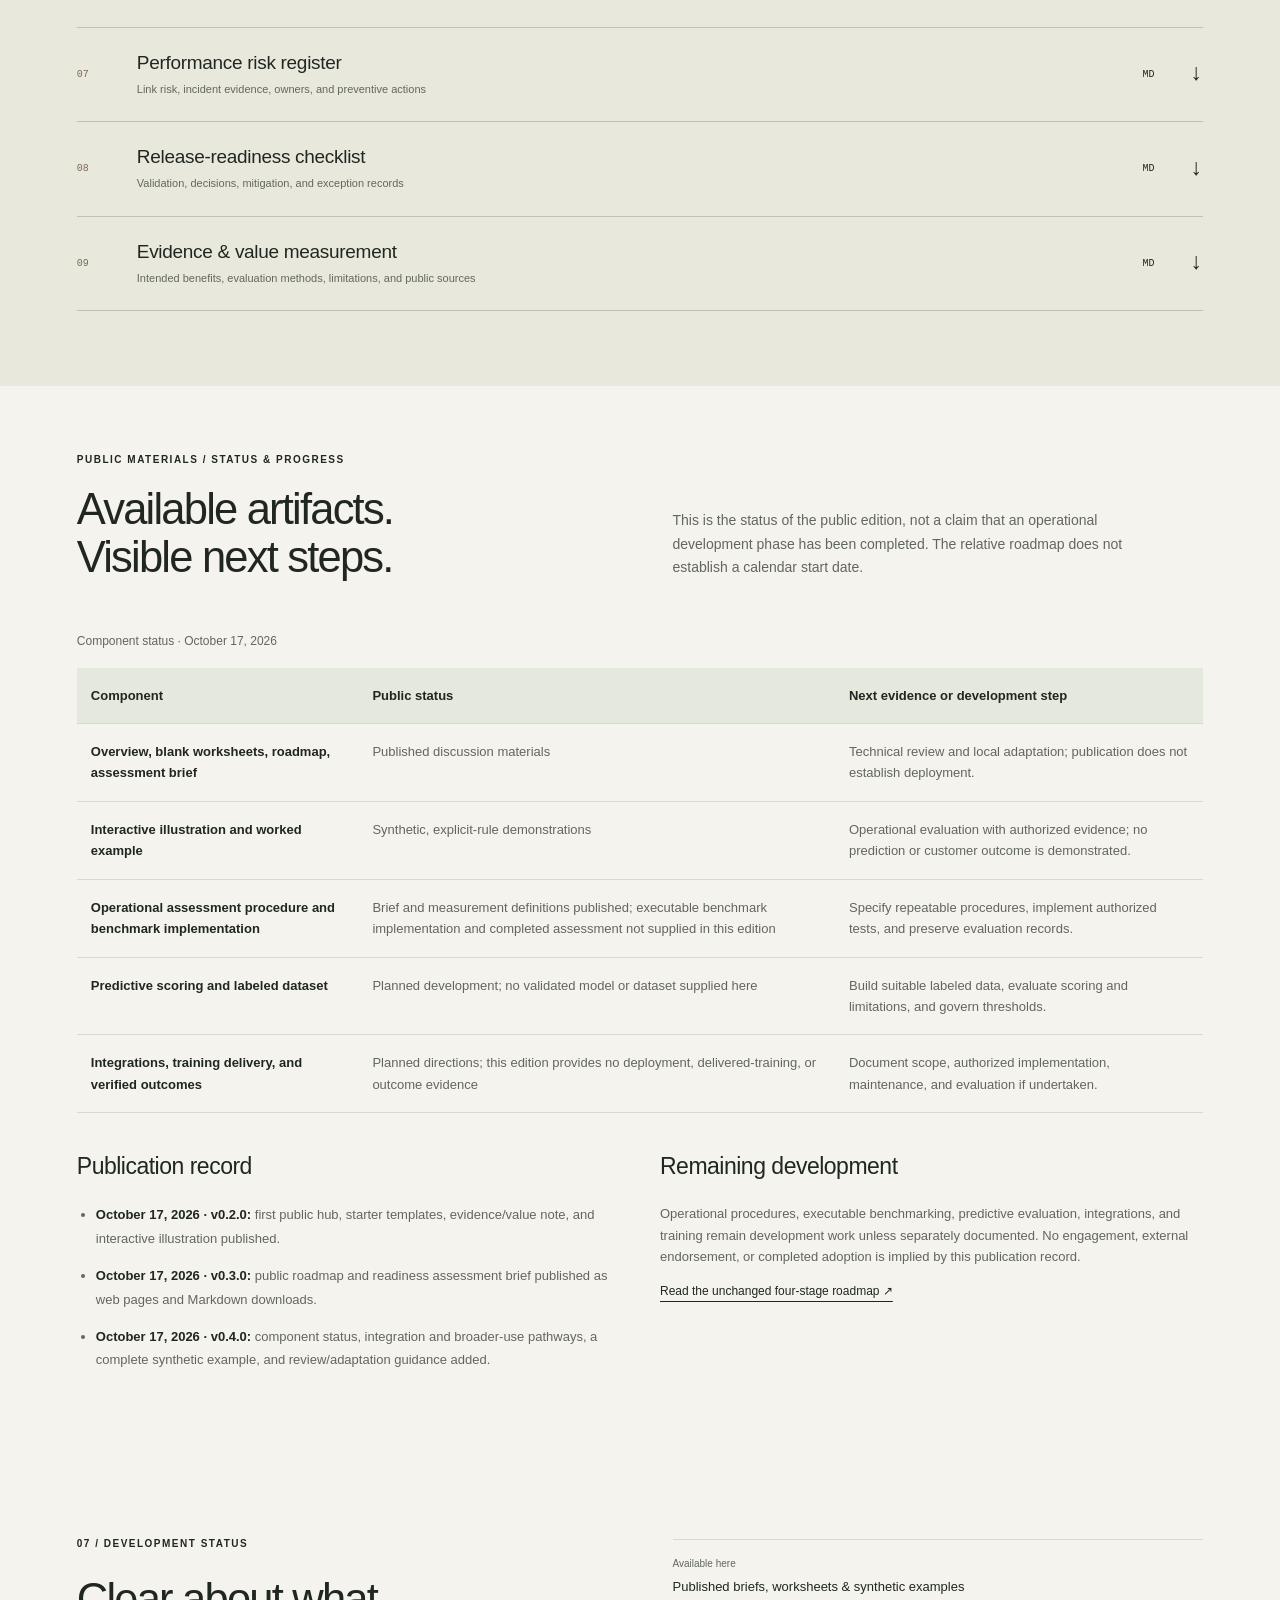
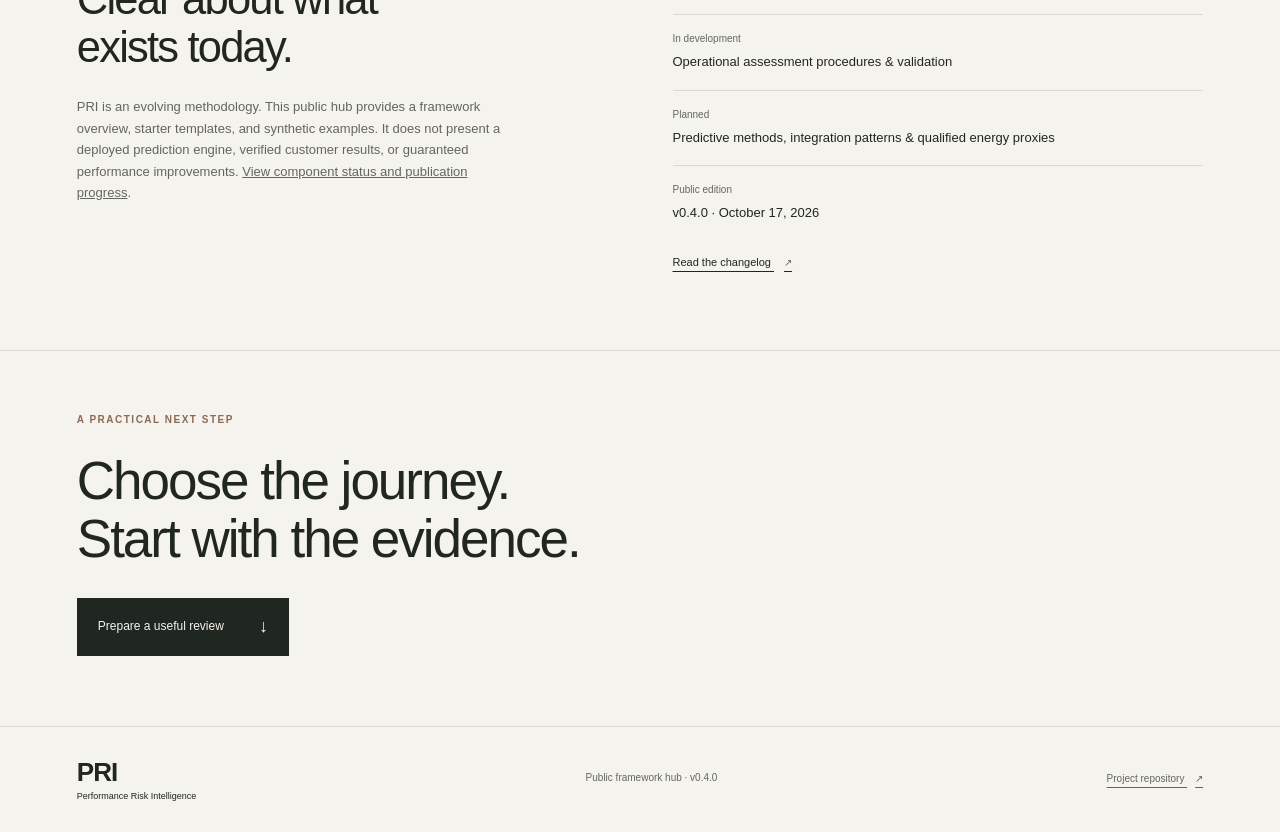
==== commit 557dca8d: "Clarify PRI component status, adoption pathways, and synthetic evidence workflow" ====
--- a/index.html
+++ b/index.html
@@ -10,7 +10,7 @@
   <meta property="og:type" content="website">
   <title>PRI — Performance Risk Intelligence</title>
   <link rel="icon" href="assets/favicon.svg" type="image/svg+xml">
-  <link rel="stylesheet" href="assets/style.css">
+  <link rel="stylesheet" href="assets/style.css?v=0.3.0">
   <script src="assets/app.js" defer></script>
 </head>
 <body>
@@ -62,6 +62,7 @@
       <article class="pillar"><span class="pillar-number">04</span><div><h3>Compute & cost efficiency</h3><p>Investigate regression-related retries, processing growth, and resource amplification. Separate measured cost changes from estimates and modeled energy proxies.</p><p class="deliverable"><span>Planned direction</span> Cost indicators, attribution methods, qualified energy-impact models</p></div><span class="pillar-glyph" aria-hidden="true">↘</span></article>
     </div>
     <div class="scope-note"><strong>A governance layer that works with your tools.</strong><p>PRI is designed to complement benchmarks, observability, CI/CD, and incident-management practices. It does not replace them or guarantee that a release is safe.</p></div>
+    <div class="method-details"><h3>What PRI connects</h3><p>The proposed contribution is a traceable handoff across existing engineering practices: comparable measurement → release and change context → risk disposition → accountable decision → preventive action → recurrence review. A shared journey, release, risk, and control reference would connect the records so an incident finding does not stop at a dashboard or action list.</p><p>Existing tools can already support these practices. PRI proposes a consistent way to specify their connections, responsibilities, and evidence requirements; usefulness and effectiveness still require evaluation in each environment.</p><p><a class="text-link" href="worked-example.html">Follow one synthetic release review from signal to prevention ↗</a></p></div>
     <div class="method-details">
       <h3>How the evidence becomes a decision</h3><p>Begin with measurement and explicit rules. Predictive methods would be introduced only after sufficient authorized data and evaluation support their use.</p>
       <details><summary>1. Define a journey and establish comparable evidence</summary><div><p>A “golden journey” is an important user action with agreed start and end points. Define representative workloads, environment and version identifiers, repeat runs, acceptable measurement variation, and missing-data rules. Record latency distributions alongside completion, failure, and retry rates so unsuccessful interactions do not disappear from the comparison.</p><p>Planned measurement artifacts include a journey catalog, benchmark procedure, instrumentation naming and segmentation standards, and reports showing differences between releases and confidence limitations. Real-user telemetry would supplement controlled tests where authorized and available.</p></div></details>
@@ -77,6 +78,7 @@
       <div class="use-case-tabs" role="tablist" aria-label="Illustrative application"><button id="tab-live" role="tab" aria-selected="true" aria-controls="use-case-panel" tabindex="0" data-case="live">Real-time assistance</button><button id="tab-document" role="tab" aria-selected="false" aria-controls="use-case-panel" tabindex="-1" data-case="document">Document processing</button><button id="tab-voice" role="tab" aria-selected="false" aria-controls="use-case-panel" tabindex="-1" data-case="voice">Scheduled voice</button></div>
       <div id="use-case-panel" class="use-case-panel" role="tabpanel" aria-labelledby="tab-live" tabindex="0"><span class="case-label">ILLUSTRATIVE WORKFLOW / 01</span><h3 id="case-title">A prompt is useful only if it arrives in time.</h3><p id="case-description">Follow a defined interaction event through delivery of a visible, usable prompt. Review timeliness and failed delivery separately.</p><div class="case-path" id="case-path"><span>Interaction event</span><b aria-hidden="true">→</b><span>Processing</span><b aria-hidden="true">→</b><span>Usable prompt</span></div><dl class="case-details"><div><dt>Measure</dt><dd id="case-measure">Median and p95 delivery time, timely-delivery rate, failed deliveries</dd></div><div><dt>Review</dt><dd id="case-review">Comparable scenarios, relevant release changes, evidence gaps</dd></div><div><dt>Prevent</dt><dd id="case-prevent">Repeatable checks and documented decisions for threshold breaches</dd></div></dl></div>
 
+      <p><a class="text-link" href="worked-example.html">Read the complete synthetic worked example ↗</a></p>
       <div class="demo-intro"><div><p class="eyebrow">INTERACTIVE EXAMPLE</p><h3>What changes the review?</h3></div><p>Explore a simple evidence checklist. All values are synthetic; this is a rules-based illustration, not a validated predictor or production approval tool.</p></div>
       <div class="release-demo">
         <div class="demo-input"><label class="field-label" for="scenario">Choose a release scenario</label><select id="scenario"><option value="stable">Comparable performance</option><option value="regression">Latency threshold exceeded</option><option value="incomplete">Incomplete measurement evidence</option></select><div class="metric-pair"><div><span>Baseline p95</span><strong>800<small> ms</small></strong></div><div><span>Candidate p95</span><strong id="candidate-value">820<small> ms</small></strong></div></div><div class="demo-threshold">Illustrative threshold: no more than 10% above baseline.</div><label class="check-row"><input id="evidence-check" type="checkbox"><span>Record review owner and evidence</span></label><p class="demo-explanation">In this example, missing evidence keeps a review open. A threshold breach requires mitigation and additional validation.</p></div>
@@ -98,23 +100,35 @@
   <section id="broader-value" class="broader-section" aria-labelledby="broader-title"><div class="section-wrap">
     <div class="section-heading"><p class="eyebrow">05 / POTENTIAL BROADER VALUE</p><h2 id="broader-title">From one workflow<br>to shared capability.</h2><p>PRI’s potential U.S. economic value would depend on adoption and demonstrated improvements within organizations. Reusable methods and training could extend useful practices beyond a single engagement.</p></div>
     <div class="benefit-grid"><article><h3>More dependable digital services</h3><p>If controls reduce the frequency or duration of regressions, organizations could experience fewer disrupted transactions and incomplete user journeys. Evidence would require comparable completion, timeliness, and incident records.</p></article><article><h3>Engineering time for productive work</h3><p>If recurring problems become less frequent, teams could spend less time on repeated diagnosis and emergency remediation. Track actual incident effort and the cost of maintaining controls to assess net value.</p></article><article><h3>More efficient infrastructure use</h3><p>Reducing unnecessary retries or processing could lower resource use per completed action. Billing effects depend on pricing and capacity; electricity effects require workload and facility data or a clearly qualified model.</p></article></div>
+    <div class="adoption-grid"><div><h3>Pathway 1: a provider and its downstream users</h3><p>If a software provider adopts effective release controls, a prevented regression could protect organizations and users depending on that service. The pathway requires evidence of the affected dependency, actual control adoption, and verified outcomes. A provider’s total user count alone does not establish the number protected or the size of the benefit.</p></div><div><h3>Pathway 2: methods maintained by other teams</h3><p>Reusable procedures, connected record templates, and role-specific training could help teams apply the method without continuous project involvement. Progress would require documented use, local adaptation, maintenance responsibility, and evaluation. Publication and downloads establish availability, not adoption or effectiveness.</p></div></div>
     <div class="evidence-context"><p class="eyebrow">EXTERNAL CONTEXT · NOT A PRI IMPACT ESTIMATE</p><p>Berkeley Lab’s <cite>United States Data Center Energy Usage Report: 2025 Update</cite>, published in June 2026, projects that data centers could account for <strong>9.5–15.3% of U.S. electricity use in 2030</strong> across its overall uncertainty range. This is a national infrastructure forecast, not an estimate of waste or the share PRI could affect. <a href="https://www.energy.gov/documents/united-states-data-center-energy-usage-report-2025-update">Read the report, Executive Summary, printed page 5</a>.</p></div>
     <div class="scope-note"><strong>Measure locally before projecting broadly.</strong><p>No national dollar savings, job-creation totals, or PRI energy-reduction estimates are asserted here. A defensible projection would require validated outcomes, adoption evidence, costs, uncertainty ranges, and controls against double counting. <a href="resources/evidence-and-value.md">Read the value-measurement approach and sources</a>.</p></div>
   </div></section>
 
-  <section id="resources" class="resources-section" aria-labelledby="resources-title"><div class="section-wrap"><div class="resources-heading"><div><p class="eyebrow">06 / STARTER RESOURCES</p><h2 id="resources-title">Take the method<br>into a conversation.</h2></div><p>Editable Markdown resources for exploration and scoping. These are working templates, not evidence of operational validation.</p></div><div class="resource-list">
-    <a href="roadmap.html"><span class="resource-index">01</span><span><strong>Public roadmap</strong><small>Four development stages, proposed outputs, and readiness reviews</small></span><span class="resource-format">READ <b aria-hidden="true">↗</b></span></a>
-    <a href="assessment.html"><span class="resource-index">02</span><span><strong>Readiness assessment brief</strong><small>One journey, authorized inputs, practical deliverables, and evaluation</small></span><span class="resource-format">READ <b aria-hidden="true">↗</b></span></a>
-    <a href="resources/pri-overview.md" download><span class="resource-index">03</span><span><strong>PRI overview</strong><small>Purpose, four pillars, scope, and development status</small></span><span class="resource-format">MD <b aria-hidden="true">↓</b></span></a>
-    <a href="resources/journey-baseline.md" download><span class="resource-index">04</span><span><strong>Journey & baseline worksheet</strong><small>Boundaries, comparable conditions, and measurement definitions</small></span><span class="resource-format">MD <b aria-hidden="true">↓</b></span></a>
-    <a href="resources/risk-register.md" download><span class="resource-index">05</span><span><strong>Performance risk register</strong><small>Link risk, incident evidence, owners, and preventive actions</small></span><span class="resource-format">MD <b aria-hidden="true">↓</b></span></a>
-    <a href="resources/release-readiness.md" download><span class="resource-index">06</span><span><strong>Release-readiness checklist</strong><small>Validation, decisions, mitigation, and exception records</small></span><span class="resource-format">MD <b aria-hidden="true">↓</b></span></a>
-    <a href="resources/evidence-and-value.md" download><span class="resource-index">07</span><span><strong>Evidence & value measurement</strong><small>Intended benefits, evaluation methods, limitations, and public sources</small></span><span class="resource-format">MD <b aria-hidden="true">↓</b></span></a>
+  <section id="resources" class="resources-section" aria-labelledby="resources-title"><div class="section-wrap"><div class="resources-heading"><div><p class="eyebrow">06 / STARTER RESOURCES</p><h2 id="resources-title">Take the method<br>into a conversation.</h2></div><p>Reading pages and editable Markdown resources for exploration and scoping. Use the review guide to reference versions and adapt definitions. These materials do not establish operational validation.</p></div><div class="resource-list">
+    <a href="worked-example.html"><span class="resource-index">01</span><span><strong>Synthetic worked example</strong><small>Comparable evidence, risk, decision, prevention, and verification</small></span><span class="resource-format">READ <b aria-hidden="true">↗</b></span></a>
+    <a href="review-guide.html"><span class="resource-index">02</span><span><strong>Review & adaptation guide</strong><small>Version references, local adaptation, and useful review questions</small></span><span class="resource-format">READ <b aria-hidden="true">↗</b></span></a>
+    <a href="roadmap.html"><span class="resource-index">03</span><span><strong>Public roadmap</strong><small>Four development stages, proposed outputs, and readiness reviews</small></span><span class="resource-format">READ <b aria-hidden="true">↗</b></span></a>
+    <a href="assessment.html"><span class="resource-index">04</span><span><strong>Readiness assessment brief</strong><small>One journey, authorized inputs, practical deliverables, and evaluation</small></span><span class="resource-format">READ <b aria-hidden="true">↗</b></span></a>
+    <a href="resources/pri-overview.md" download><span class="resource-index">05</span><span><strong>PRI overview</strong><small>Purpose, four pillars, scope, and development status</small></span><span class="resource-format">MD <b aria-hidden="true">↓</b></span></a>
+    <a href="resources/journey-baseline.md" download><span class="resource-index">06</span><span><strong>Journey & baseline worksheet</strong><small>Boundaries, comparable conditions, and measurement definitions</small></span><span class="resource-format">MD <b aria-hidden="true">↓</b></span></a>
+    <a href="resources/risk-register.md" download><span class="resource-index">07</span><span><strong>Performance risk register</strong><small>Link risk, incident evidence, owners, and preventive actions</small></span><span class="resource-format">MD <b aria-hidden="true">↓</b></span></a>
+    <a href="resources/release-readiness.md" download><span class="resource-index">08</span><span><strong>Release-readiness checklist</strong><small>Validation, decisions, mitigation, and exception records</small></span><span class="resource-format">MD <b aria-hidden="true">↓</b></span></a>
+    <a href="resources/evidence-and-value.md" download><span class="resource-index">09</span><span><strong>Evidence & value measurement</strong><small>Intended benefits, evaluation methods, limitations, and public sources</small></span><span class="resource-format">MD <b aria-hidden="true">↓</b></span></a>
   </div></div></section>
 
-  <section id="status" class="section-wrap status-section" aria-labelledby="status-title"><div><p class="eyebrow">07 / DEVELOPMENT STATUS</p><h2 id="status-title">Clear about what<br>exists today.</h2><p class="status-summary">PRI is an evolving methodology. This public hub provides a framework overview, starter templates, and synthetic examples. It does not present a deployed prediction engine, verified customer results, or guaranteed performance improvements.</p></div><div class="status-table"><div><span>Available here</span><strong>Overview, roadmap, assessment brief & worksheets</strong></div><div><span>In development</span><strong>Operational assessment procedures & validation</strong></div><div><span>Planned</span><strong>Predictive methods, integration patterns & qualified energy proxies</strong></div><div><span>Public edition</span><strong>v0.3.0 · October 17, 2026</strong></div><a href="resources/changelog.md">Read the changelog <span aria-hidden="true">↗</span></a></div></section>
-  <section class="closing section-wrap"><p class="eyebrow">A PRACTICAL NEXT STEP</p><h2>Choose the journey.<br>Start with the evidence.</h2><a class="button button-dark" href="resources/journey-baseline.md" download>Get the baseline worksheet <span aria-hidden="true">↓</span></a></section>
+  <section id="progress" class="section-wrap progress-section" aria-labelledby="progress-title"><div class="section-heading"><p class="eyebrow">PUBLIC MATERIALS / STATUS & PROGRESS</p><h2 id="progress-title">Available artifacts.<br>Visible next steps.</h2><p>This is the status of the public edition, not a claim that an operational development phase has been completed. The relative roadmap does not establish a calendar start date.</p></div>
+<div class="table-scroll" role="region" aria-label="Public component status" tabindex="0"><table class="component-table"><caption>Component status · October 17, 2026</caption><thead><tr><th scope="col">Component</th><th scope="col">Public status</th><th scope="col">Next evidence or development step</th></tr></thead><tbody>
+<tr><th scope="row">Overview, blank worksheets, roadmap, assessment brief</th><td>Published discussion materials</td><td>Technical review and local adaptation; publication does not establish deployment.</td></tr>
+<tr><th scope="row">Interactive illustration and worked example</th><td>Synthetic, explicit-rule demonstrations</td><td>Operational evaluation with authorized evidence; no prediction or customer outcome is demonstrated.</td></tr>
+<tr><th scope="row">Operational assessment procedure and benchmark implementation</th><td>Brief and measurement definitions published; executable benchmark implementation and completed assessment not supplied in this edition</td><td>Specify repeatable procedures, implement authorized tests, and preserve evaluation records.</td></tr>
+<tr><th scope="row">Predictive scoring and labeled dataset</th><td>Planned development; no validated model or dataset supplied here</td><td>Build suitable labeled data, evaluate scoring and limitations, and govern thresholds.</td></tr>
+<tr><th scope="row">Integrations, training delivery, and verified outcomes</th><td>Planned directions; this edition provides no deployment, delivered-training, or outcome evidence</td><td>Document scope, authorized implementation, maintenance, and evaluation if undertaken.</td></tr>
+</tbody></table></div>
+<div class="adoption-grid"><div><h3>Publication record</h3><ul class="progress-list"><li><strong>October 17, 2026 · v0.2.0:</strong> first public hub, starter templates, evidence/value note, and interactive illustration published.</li><li><strong>October 17, 2026 · v0.3.0:</strong> public roadmap and readiness assessment brief published as web pages and Markdown downloads.</li><li><strong>October 17, 2026 · v0.4.0:</strong> component status, integration and broader-use pathways, a complete synthetic example, and review/adaptation guidance added.</li></ul></div><div><h3>Remaining development</h3><p>Operational procedures, executable benchmarking, predictive evaluation, integrations, and training remain development work unless separately documented. No engagement, external endorsement, or completed adoption is implied by this publication record.</p><a class="text-link" href="roadmap.html">Read the unchanged four-stage roadmap ↗</a></div></div></section>
+  <section id="status" class="section-wrap status-section" aria-labelledby="status-title"><div><p class="eyebrow">07 / DEVELOPMENT STATUS</p><h2 id="status-title">Clear about what<br>exists today.</h2><p class="status-summary">PRI is an evolving methodology. This public hub provides a framework overview, starter templates, and synthetic examples. It does not present a deployed prediction engine, verified customer results, or guaranteed performance improvements. <a href="#progress">View component status and publication progress</a>.</p></div><div class="status-table"><div><span>Available here</span><strong>Published briefs, worksheets & synthetic examples</strong></div><div><span>In development</span><strong>Operational assessment procedures & validation</strong></div><div><span>Planned</span><strong>Predictive methods, integration patterns & qualified energy proxies</strong></div><div><span>Public edition</span><strong>v0.4.0 · October 17, 2026</strong></div><a href="resources/changelog.md">Read the changelog <span aria-hidden="true">↗</span></a></div></section>
+  <section class="closing section-wrap"><p class="eyebrow">A PRACTICAL NEXT STEP</p><h2>Choose the journey.<br>Start with the evidence.</h2><a class="button button-dark" href="review-guide.html">Prepare a useful review <span aria-hidden="true">↓</span></a></section>
 </main>
-<footer class="site-footer"><a class="footer-brand" href="#">PRI<span>Performance Risk Intelligence</span></a><p>Public framework hub · v0.3.0</p><a href="https://github.com/performance-risk-intelligence/pri-framework">Project repository <span aria-hidden="true">↗</span></a></footer>
+<footer class="site-footer"><a class="footer-brand" href="#">PRI<span>Performance Risk Intelligence</span></a><p>Public framework hub · v0.4.0</p><a href="https://github.com/performance-risk-intelligence/pri-framework">Project repository <span aria-hidden="true">↗</span></a></footer>
 </body>
 </html>
--- a/assets/style.css
+++ b/assets/style.css
@@ -14,3 +14,6 @@
 
 /* Public reading pages, edition 0.3.0 */
 .brief-links{display:flex;align-items:center;gap:24px;flex-wrap:wrap;margin:30px 0}.public-brief{max-width:900px;margin:0 auto;padding:65px 6% 75px}.public-brief h1{font-size:clamp(36px,5vw,58px);letter-spacing:-1.8px;line-height:1.12;max-width:760px;margin-bottom:24px}.public-brief h2{font-size:27px;letter-spacing:-.7px;line-height:1.25;margin:44px 0 18px;padding-top:23px;border-top:1px solid var(--line)}.public-brief p,.public-brief li{font-size:15px;line-height:1.8;color:#50584c}.public-brief li{margin-bottom:12px}.public-brief ul{padding-left:23px}.public-brief a{text-underline-offset:4px;overflow-wrap:anywhere}.brief-download{display:flex;align-items:center;gap:25px;flex-wrap:wrap;margin-top:45px}.public-brief .button{color:var(--paper)}.brief-nav a[aria-current=page]{font-weight:700;text-decoration:underline;text-underline-offset:5px}@media(max-width:800px){.brief-nav{display:flex;padding-top:0;gap:12px 22px}.public-brief{padding-top:38px}.public-brief h2{font-size:24px}.brief-links{gap:22px}}@media print{.brief-nav,.brief-download{display:none}.public-brief{max-width:none;padding:20px}.public-brief h2{break-after:avoid}}
+
+/* Public status, edition 0.4.0 */
+.progress-section{padding-top:65px;padding-bottom:40px}.table-scroll{overflow-x:auto}.component-table{width:100%;border-collapse:collapse;font-size:13px;line-height:1.65}.component-table caption{text-align:left;font-size:12px;color:var(--muted);padding-bottom:16px}.component-table th,.component-table td{padding:17px 14px;text-align:left;vertical-align:top;border-bottom:1px solid var(--line)}.component-table thead{background:#e4e8dd}.component-table tbody th{font-weight:600;width:25%}.component-table td{color:var(--muted)}.progress-list{padding-left:19px}.progress-list li{font-size:13px;color:var(--muted);line-height:1.8;margin-bottom:14px}.progress-list strong{color:var(--ink)}@media(max-width:540px){.component-table{min-width:620px}.progress-section{padding-top:45px}.component-table th,.component-table td{padding:12px 10px}}@media print{.table-scroll{overflow:visible}.component-table{min-width:0}.component-table tr{break-inside:avoid}}
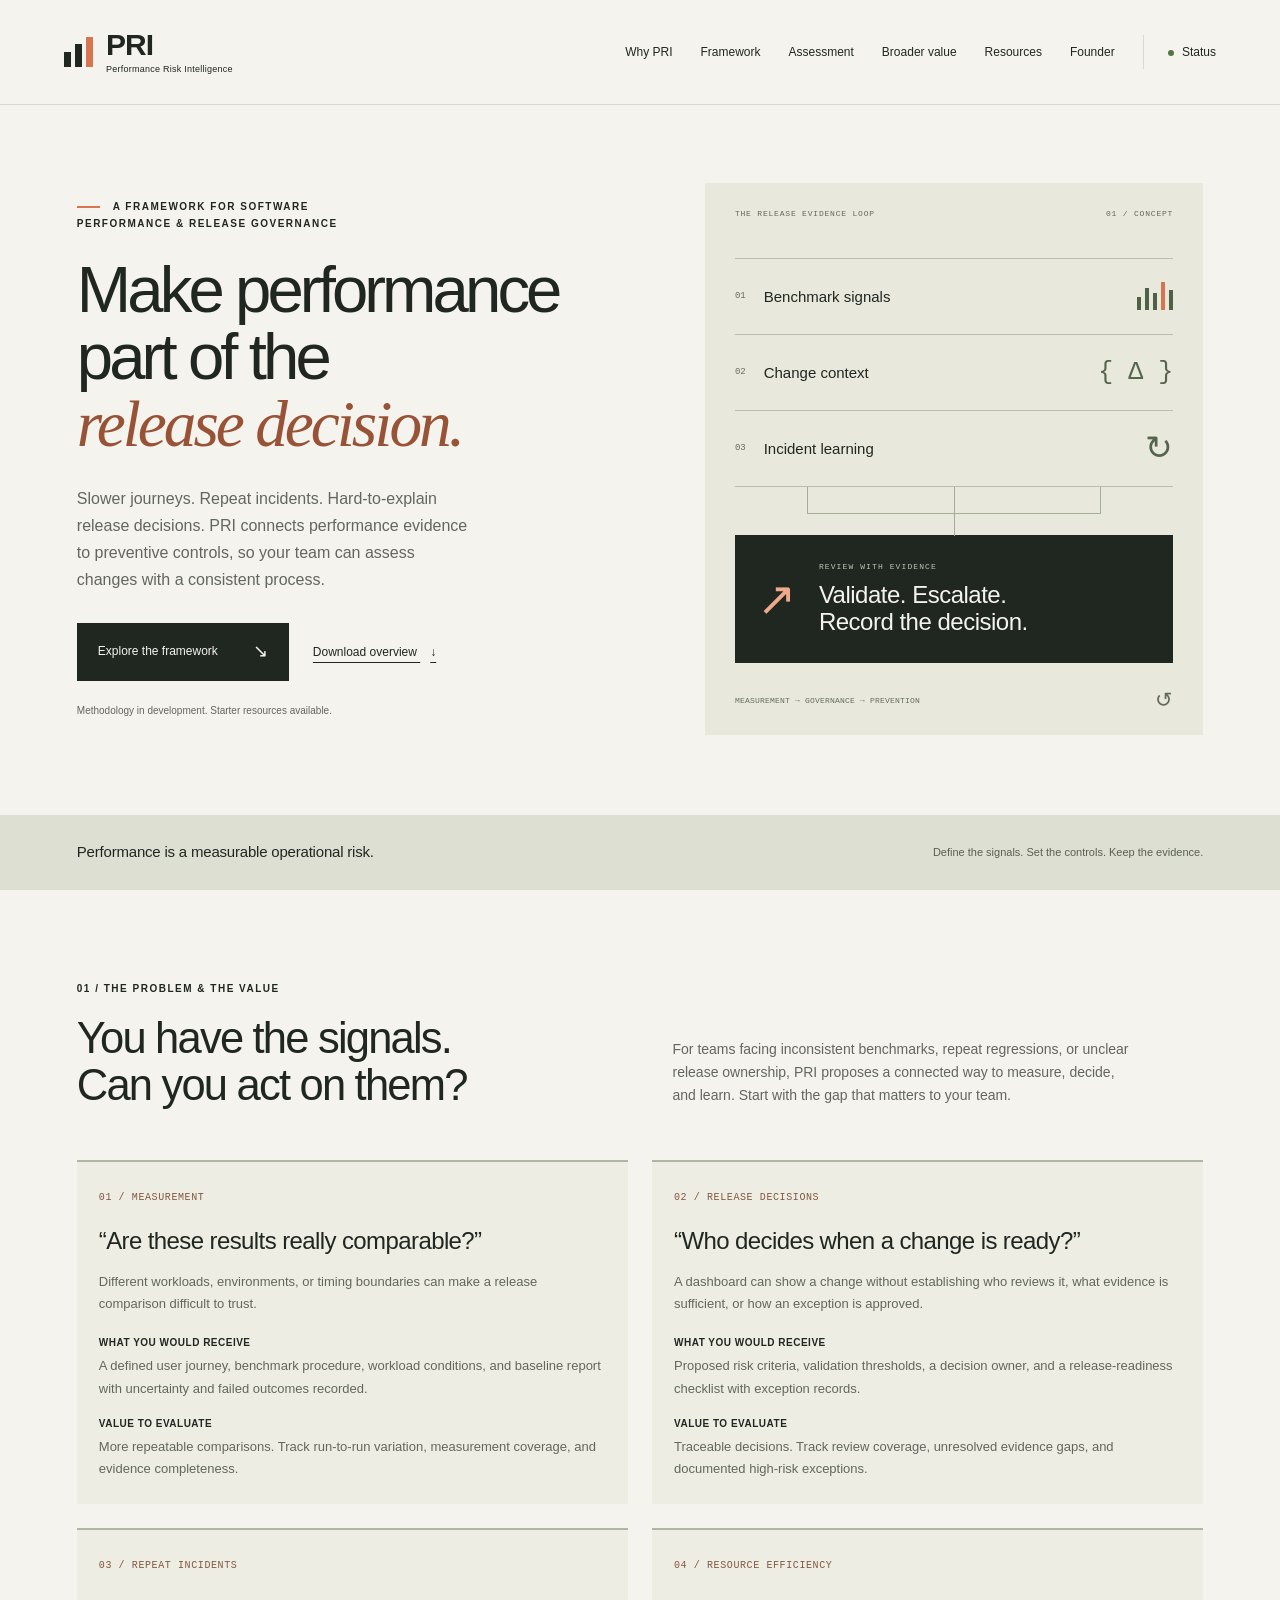
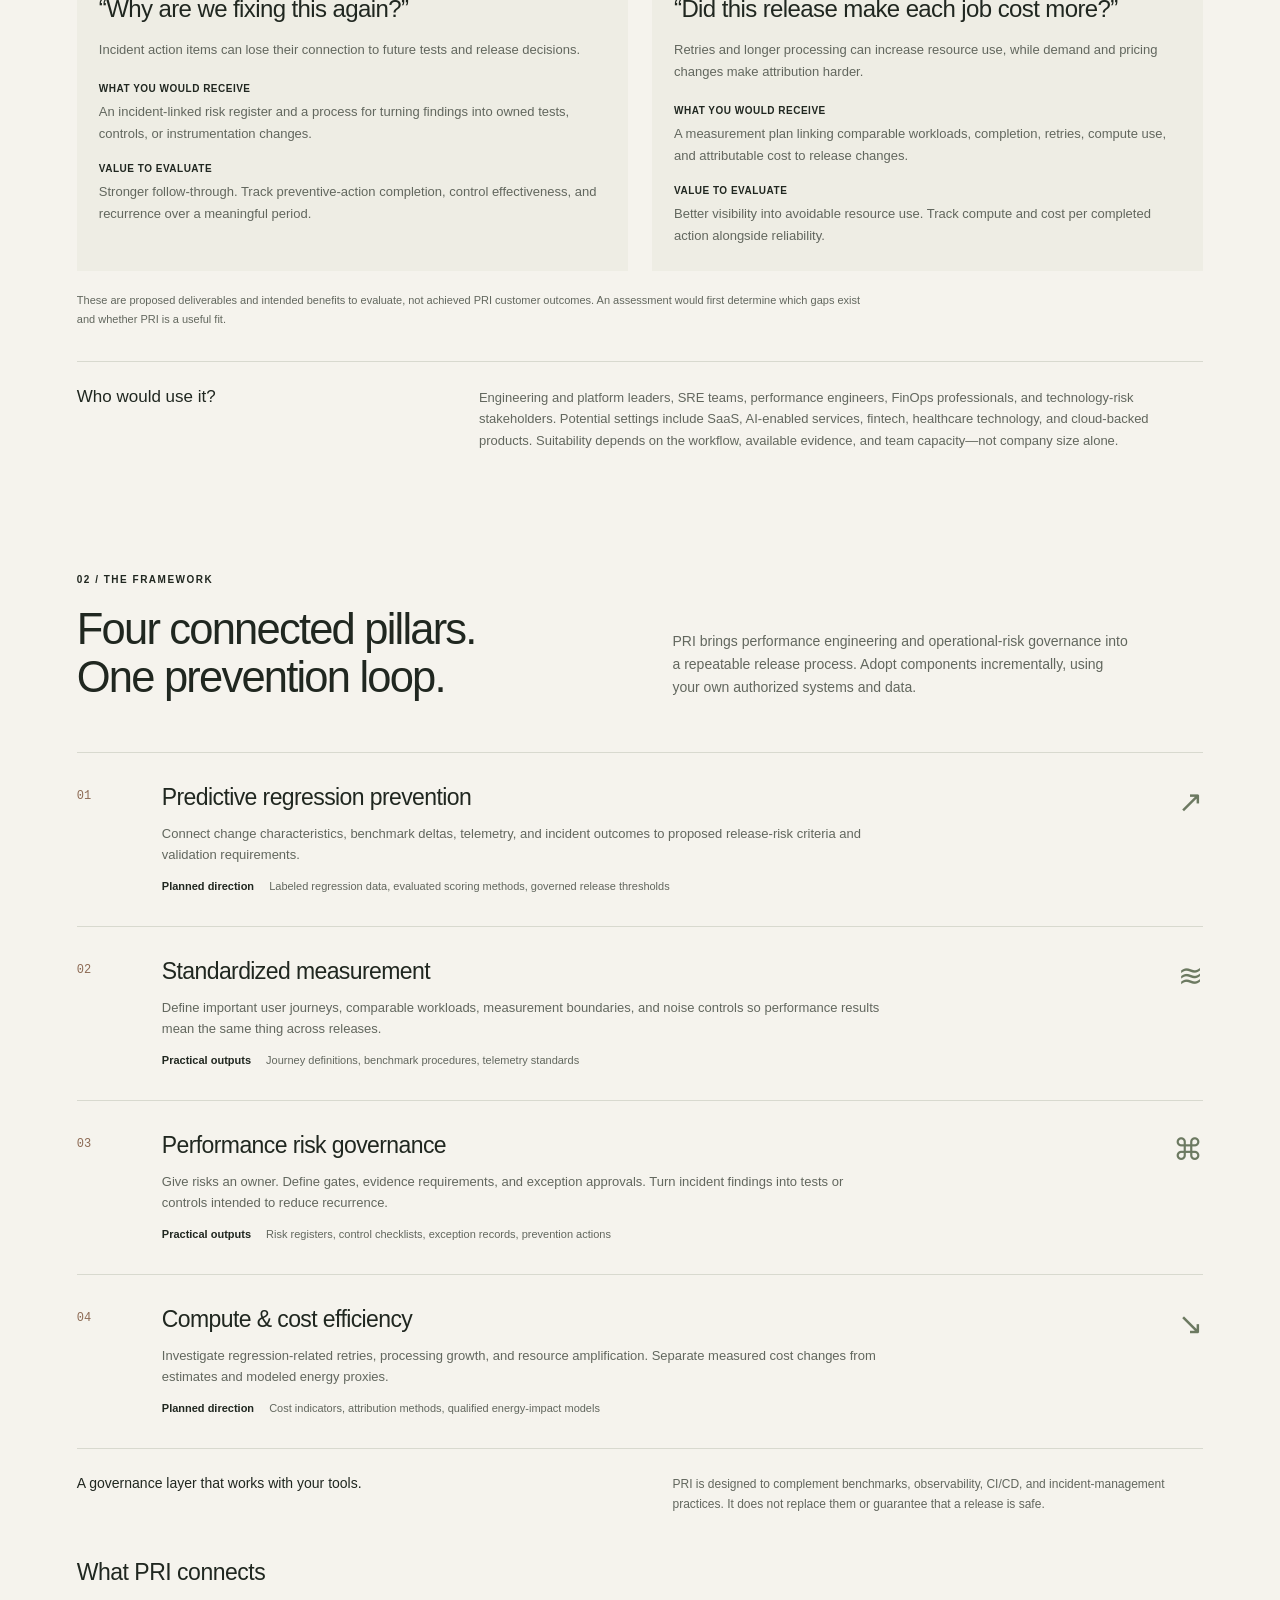
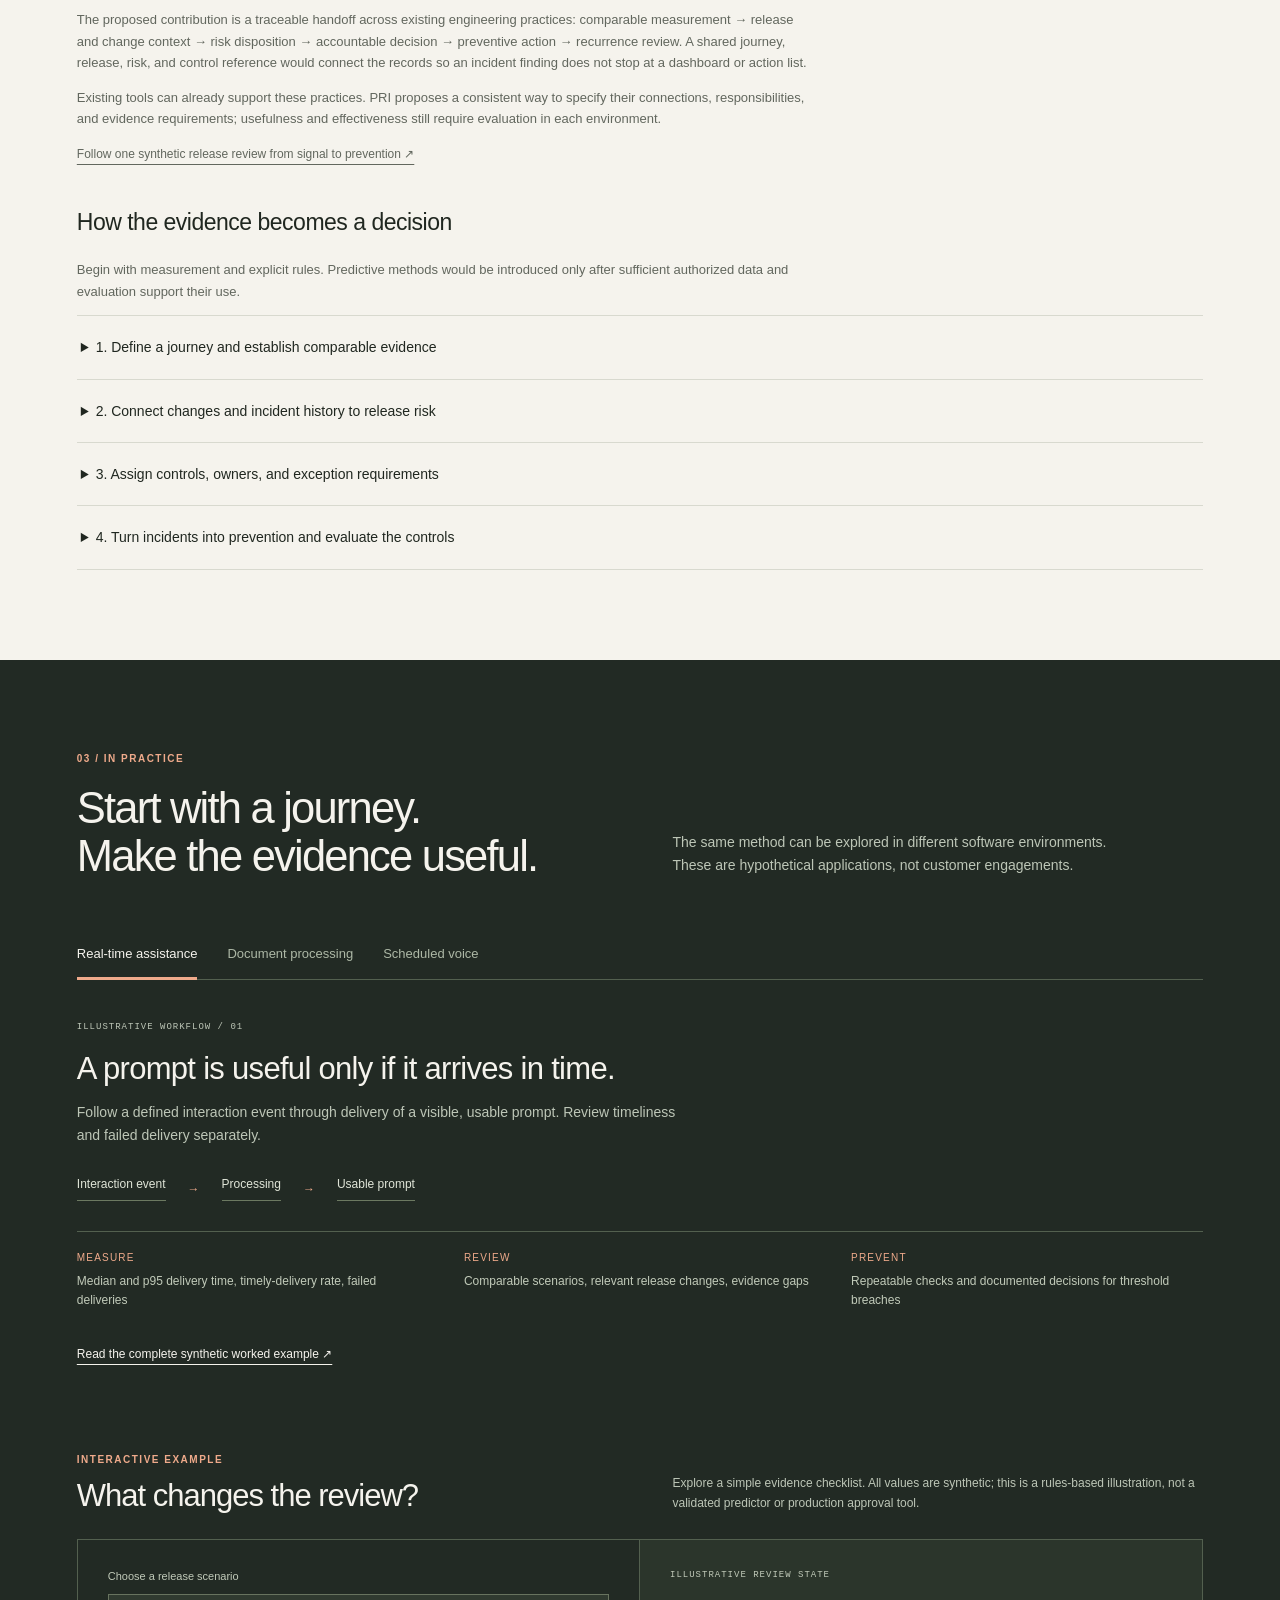
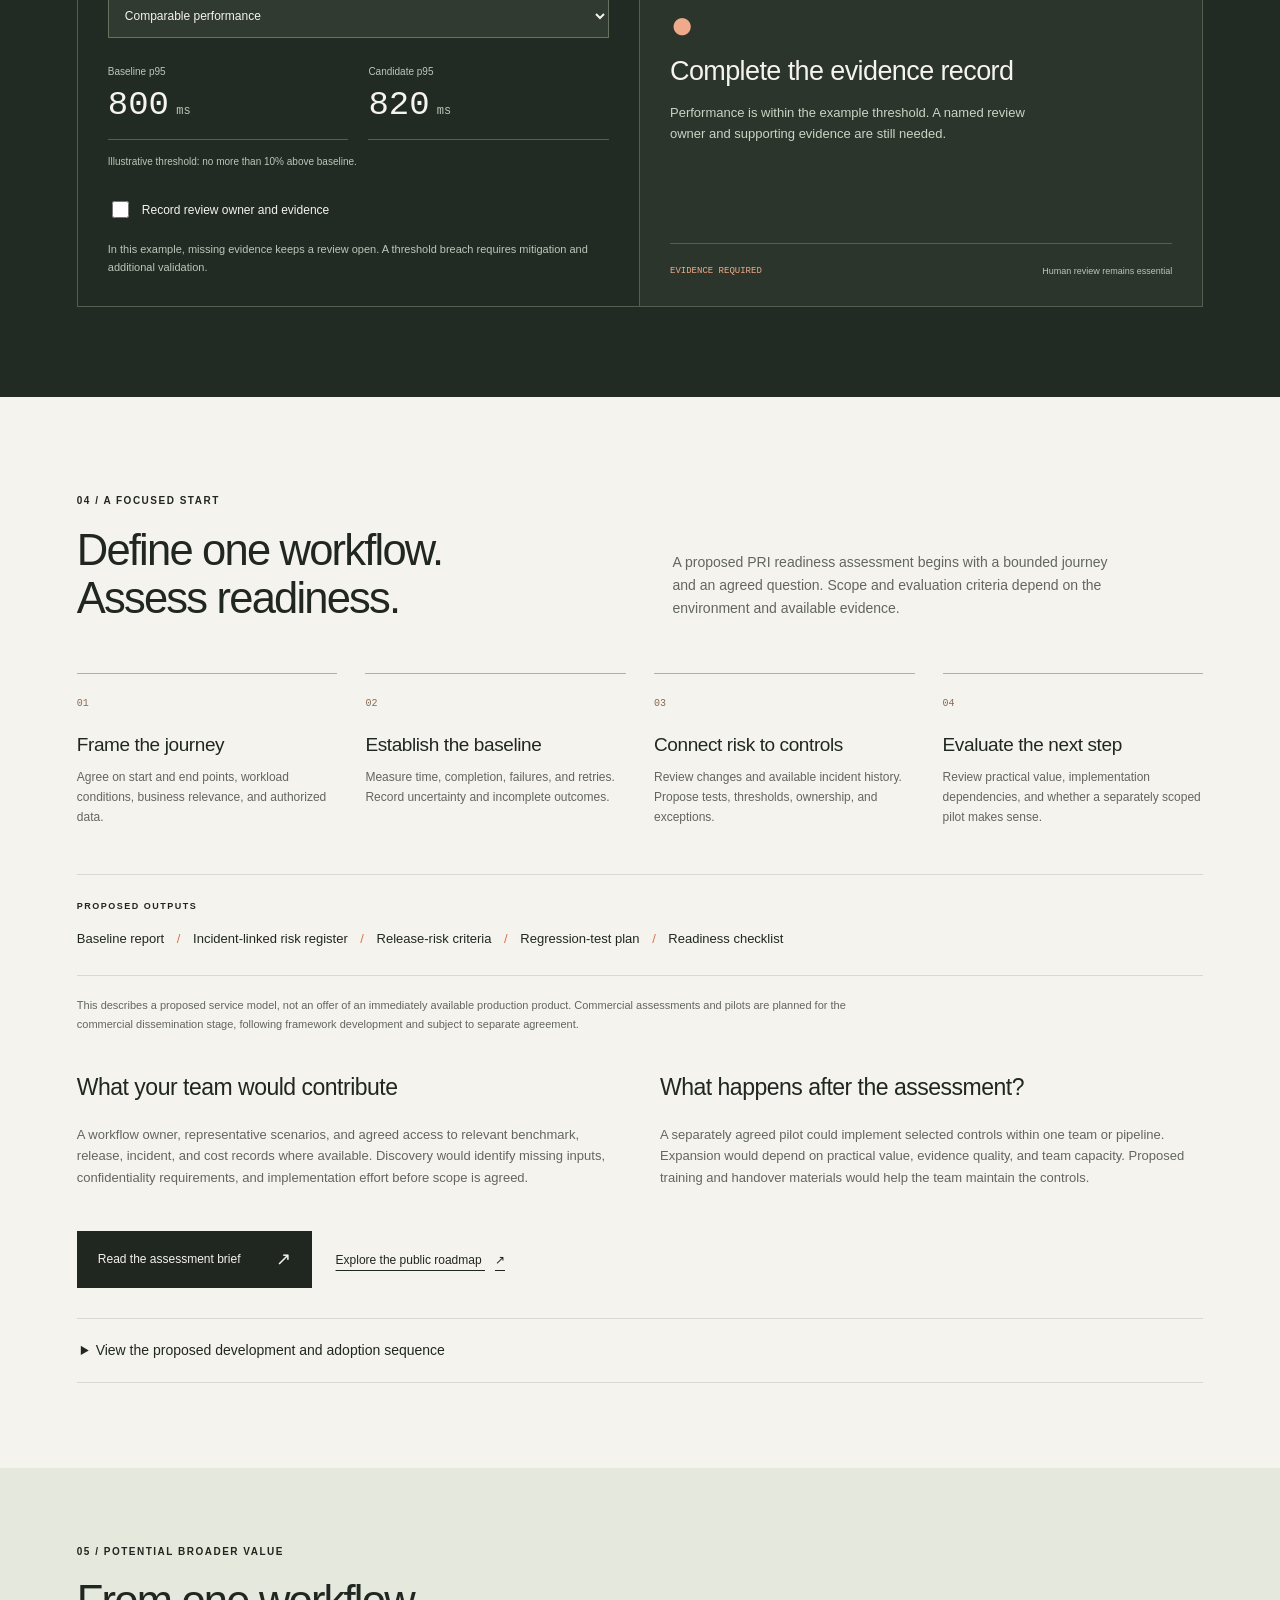
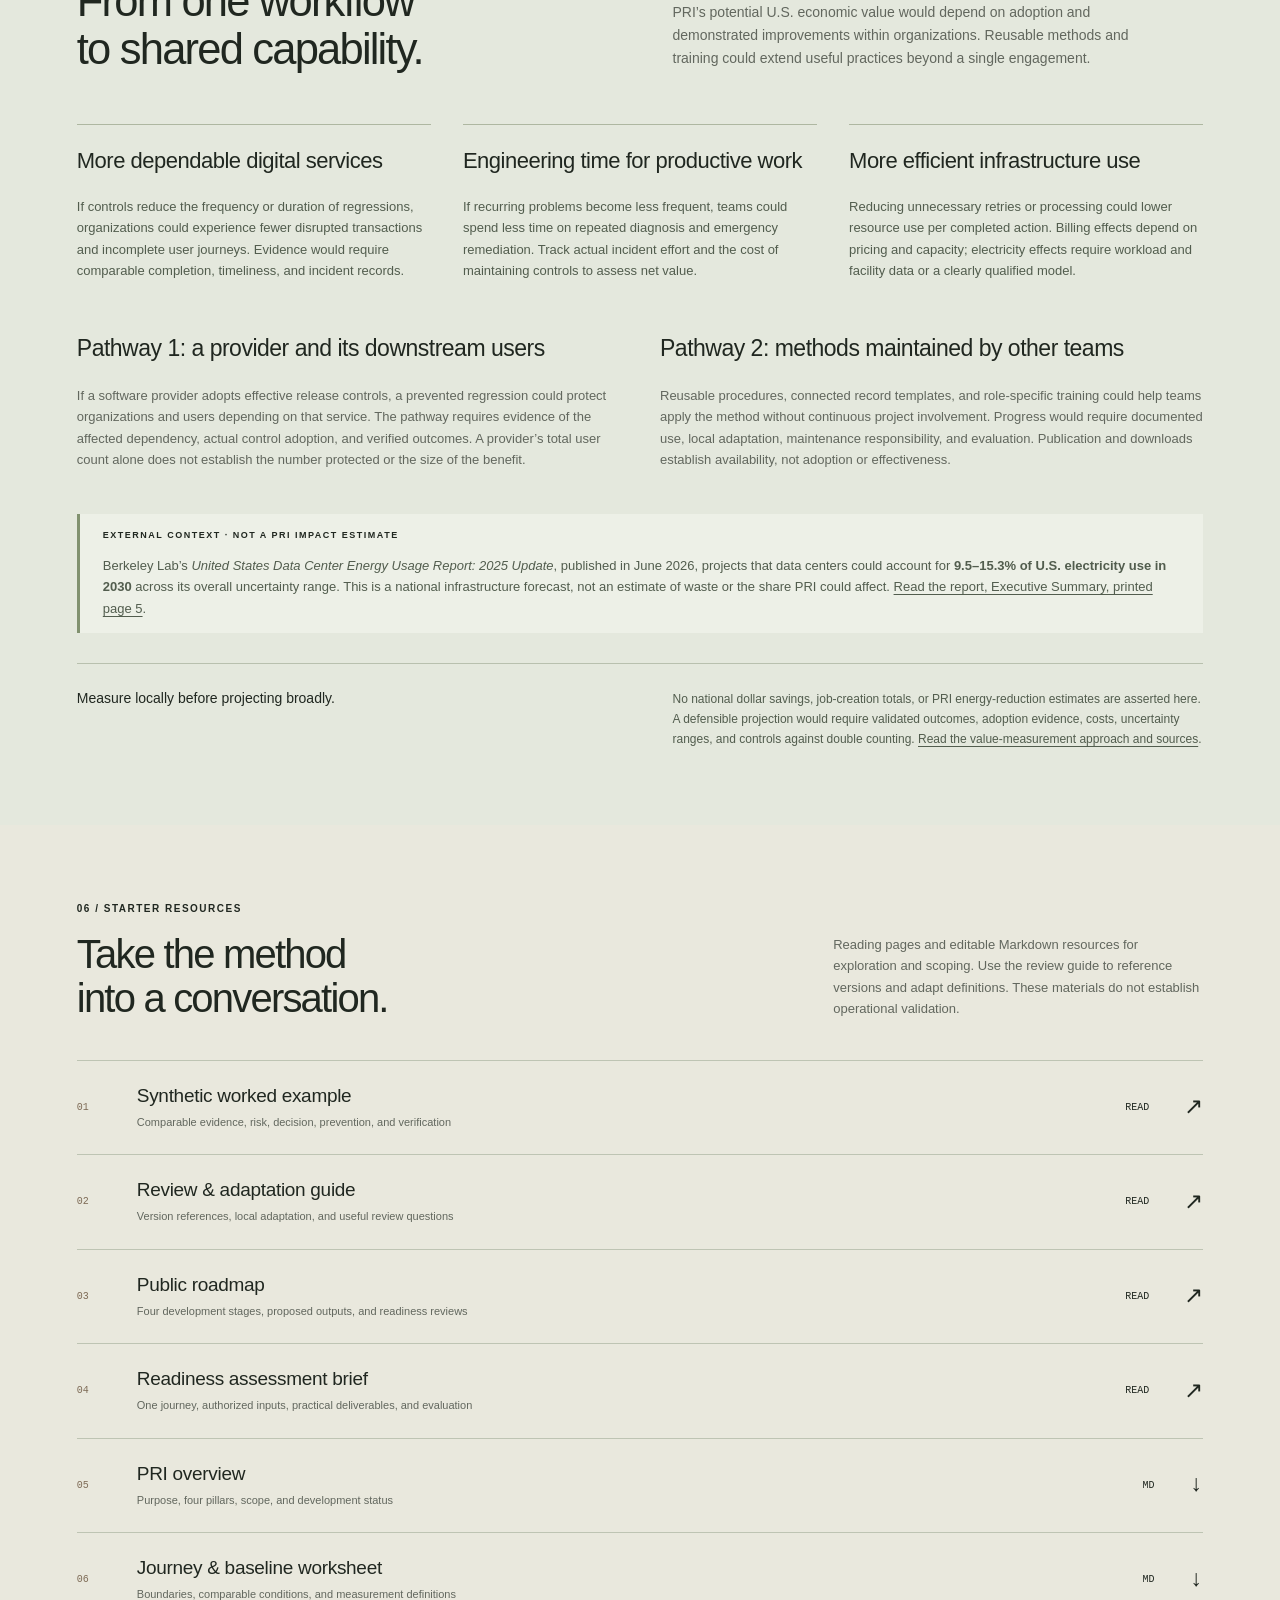
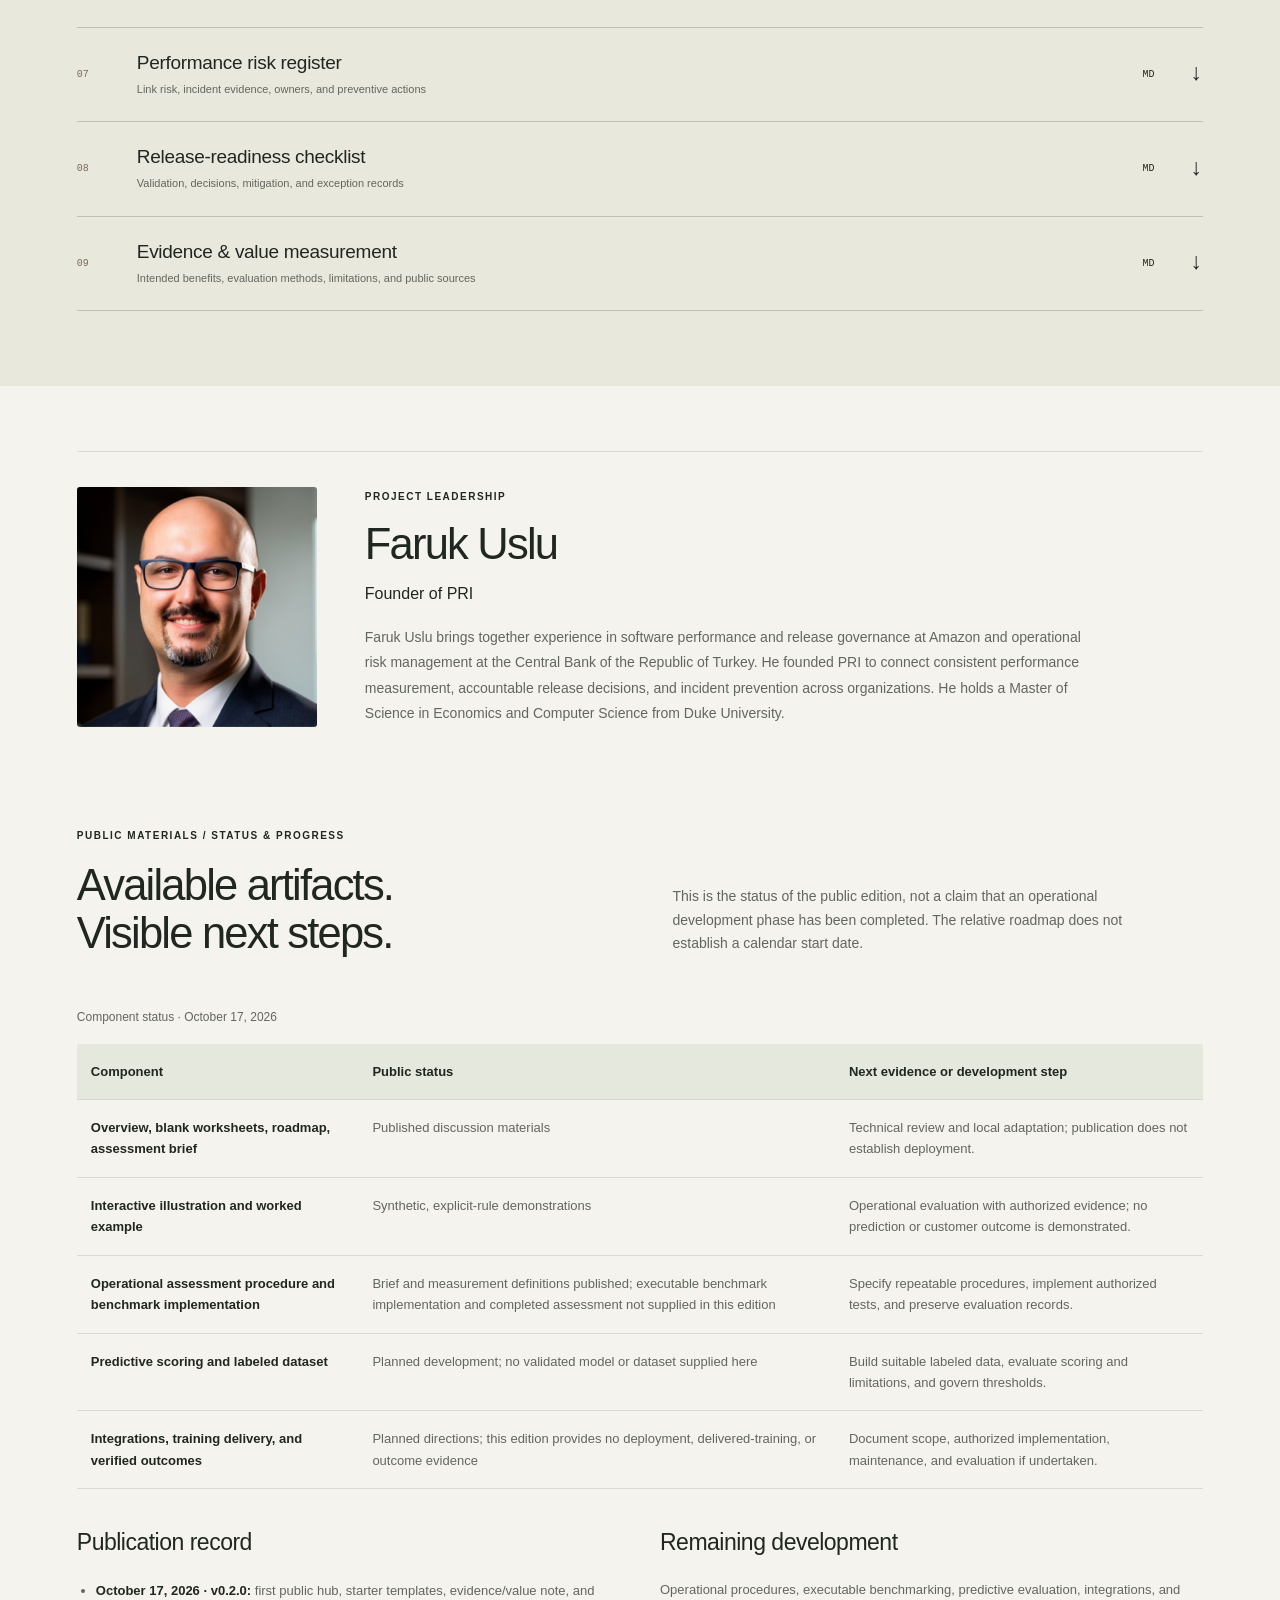
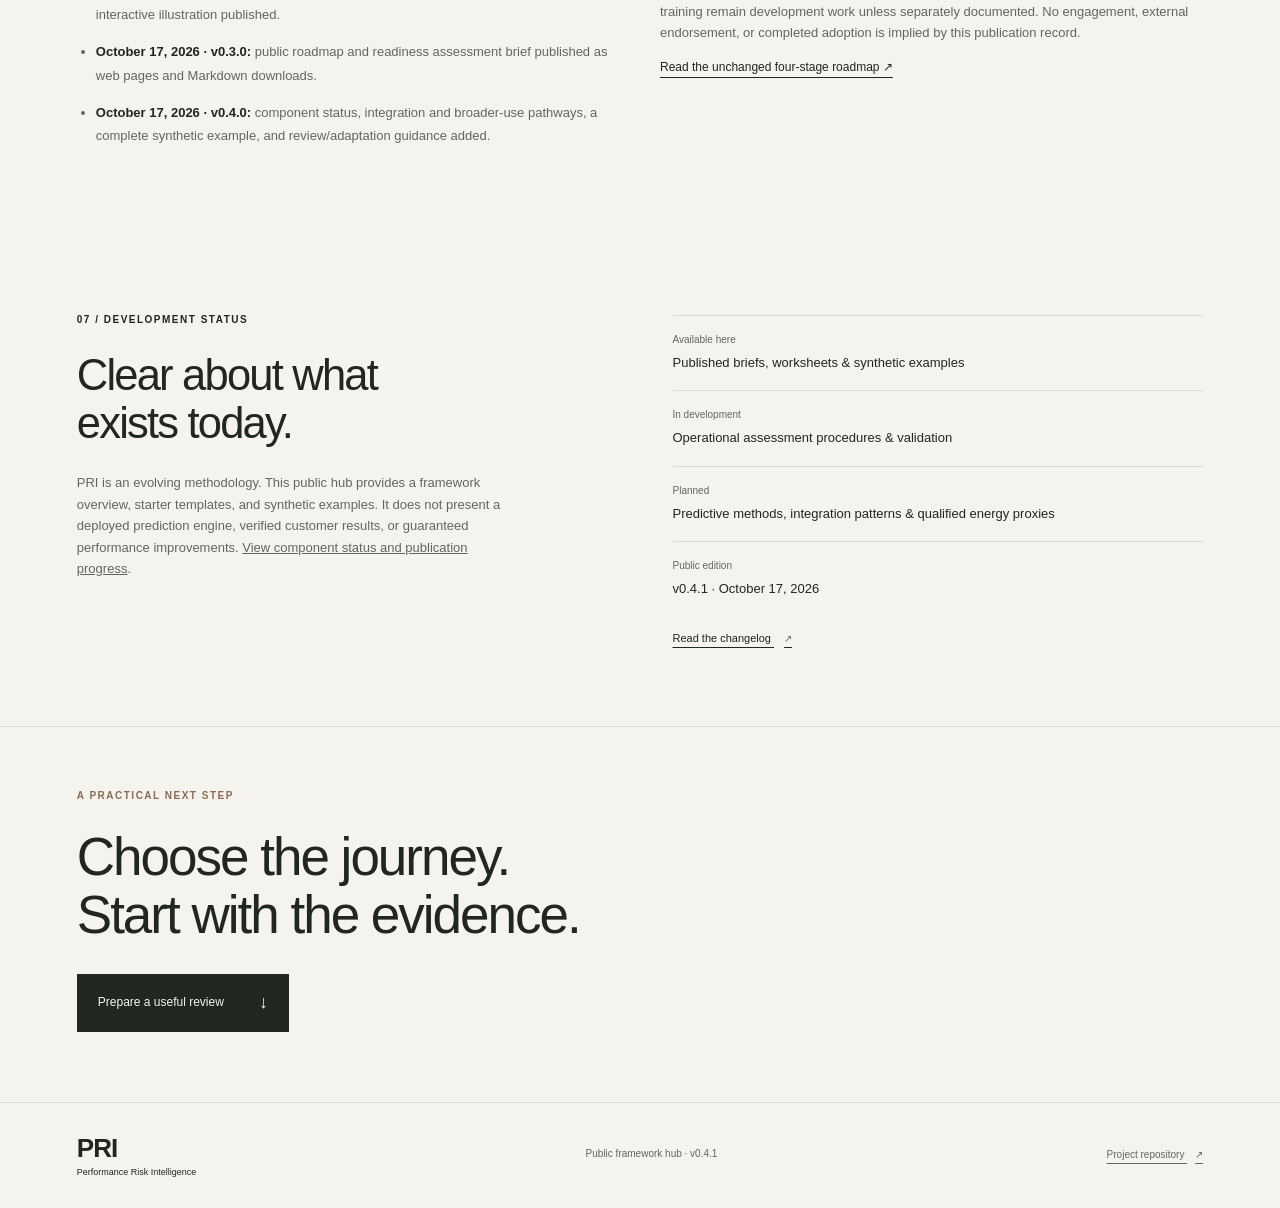
==== commit c44303e2: "Add Faruk Uslu founder profile and supplied portrait" ====
--- a/index.html
+++ b/index.html
@@ -10,7 +10,7 @@
   <meta property="og:type" content="website">
   <title>PRI — Performance Risk Intelligence</title>
   <link rel="icon" href="assets/favicon.svg" type="image/svg+xml">
-  <link rel="stylesheet" href="assets/style.css?v=0.3.0">
+  <link rel="stylesheet" href="assets/style.css?v=0.4.1">
   <script src="assets/app.js" defer></script>
 </head>
 <body>
@@ -18,7 +18,7 @@
 <header class="site-header">
   <a class="brand" href="#" aria-label="PRI home"><span class="brand-mark" aria-hidden="true"><i></i><i></i><i></i></span><span>PRI<span class="brand-caption">Performance Risk Intelligence</span></span></a>
   <button class="menu-button" type="button" aria-expanded="false" aria-controls="navigation">Menu <span aria-hidden="true">+</span></button>
-  <nav id="navigation" aria-label="Main navigation"><a href="#value">Why PRI</a><a href="#framework">Framework</a><a href="#assessment">Assessment</a><a href="#broader-value">Broader value</a><a href="#resources">Resources</a><a class="nav-status" href="#status"><span class="dot"></span> Status</a></nav>
+  <nav id="navigation" aria-label="Main navigation"><a href="#value">Why PRI</a><a href="#framework">Framework</a><a href="#assessment">Assessment</a><a href="#broader-value">Broader value</a><a href="#resources">Resources</a><a href="#leadership">Founder</a><a class="nav-status" href="#status"><span class="dot"></span> Status</a></nav>
 </header>
 <main id="main">
   <section class="hero section-wrap" aria-labelledby="hero-title">
@@ -117,6 +117,7 @@
     <a href="resources/evidence-and-value.md" download><span class="resource-index">09</span><span><strong>Evidence & value measurement</strong><small>Intended benefits, evaluation methods, limitations, and public sources</small></span><span class="resource-format">MD <b aria-hidden="true">↓</b></span></a>
   </div></div></section>
 
+  <section id="leadership" class="section-wrap leadership-section" aria-labelledby="leadership-title"><div class="leadership-card"><img class="founder-photo" src="assets/faruk-uslu.jpeg" width="400" height="400" loading="lazy" decoding="async" alt="Faruk Uslu, Founder of PRI"><div><p class="eyebrow">PROJECT LEADERSHIP</p><h2 id="leadership-title">Faruk Uslu</h2><p class="founder-role">Founder of PRI</p><p>Faruk Uslu brings together experience in software performance and release governance at Amazon and operational risk management at the Central Bank of the Republic of Turkey. He founded PRI to connect consistent performance measurement, accountable release decisions, and incident prevention across organizations. He holds a Master of Science in Economics and Computer Science from Duke University.</p></div></div></section>
   <section id="progress" class="section-wrap progress-section" aria-labelledby="progress-title"><div class="section-heading"><p class="eyebrow">PUBLIC MATERIALS / STATUS & PROGRESS</p><h2 id="progress-title">Available artifacts.<br>Visible next steps.</h2><p>This is the status of the public edition, not a claim that an operational development phase has been completed. The relative roadmap does not establish a calendar start date.</p></div>
 <div class="table-scroll" role="region" aria-label="Public component status" tabindex="0"><table class="component-table"><caption>Component status · October 17, 2026</caption><thead><tr><th scope="col">Component</th><th scope="col">Public status</th><th scope="col">Next evidence or development step</th></tr></thead><tbody>
 <tr><th scope="row">Overview, blank worksheets, roadmap, assessment brief</th><td>Published discussion materials</td><td>Technical review and local adaptation; publication does not establish deployment.</td></tr>
@@ -126,9 +127,9 @@
 <tr><th scope="row">Integrations, training delivery, and verified outcomes</th><td>Planned directions; this edition provides no deployment, delivered-training, or outcome evidence</td><td>Document scope, authorized implementation, maintenance, and evaluation if undertaken.</td></tr>
 </tbody></table></div>
 <div class="adoption-grid"><div><h3>Publication record</h3><ul class="progress-list"><li><strong>October 17, 2026 · v0.2.0:</strong> first public hub, starter templates, evidence/value note, and interactive illustration published.</li><li><strong>October 17, 2026 · v0.3.0:</strong> public roadmap and readiness assessment brief published as web pages and Markdown downloads.</li><li><strong>October 17, 2026 · v0.4.0:</strong> component status, integration and broader-use pathways, a complete synthetic example, and review/adaptation guidance added.</li></ul></div><div><h3>Remaining development</h3><p>Operational procedures, executable benchmarking, predictive evaluation, integrations, and training remain development work unless separately documented. No engagement, external endorsement, or completed adoption is implied by this publication record.</p><a class="text-link" href="roadmap.html">Read the unchanged four-stage roadmap ↗</a></div></div></section>
-  <section id="status" class="section-wrap status-section" aria-labelledby="status-title"><div><p class="eyebrow">07 / DEVELOPMENT STATUS</p><h2 id="status-title">Clear about what<br>exists today.</h2><p class="status-summary">PRI is an evolving methodology. This public hub provides a framework overview, starter templates, and synthetic examples. It does not present a deployed prediction engine, verified customer results, or guaranteed performance improvements. <a href="#progress">View component status and publication progress</a>.</p></div><div class="status-table"><div><span>Available here</span><strong>Published briefs, worksheets & synthetic examples</strong></div><div><span>In development</span><strong>Operational assessment procedures & validation</strong></div><div><span>Planned</span><strong>Predictive methods, integration patterns & qualified energy proxies</strong></div><div><span>Public edition</span><strong>v0.4.0 · October 17, 2026</strong></div><a href="resources/changelog.md">Read the changelog <span aria-hidden="true">↗</span></a></div></section>
+  <section id="status" class="section-wrap status-section" aria-labelledby="status-title"><div><p class="eyebrow">07 / DEVELOPMENT STATUS</p><h2 id="status-title">Clear about what<br>exists today.</h2><p class="status-summary">PRI is an evolving methodology. This public hub provides a framework overview, starter templates, and synthetic examples. It does not present a deployed prediction engine, verified customer results, or guaranteed performance improvements. <a href="#progress">View component status and publication progress</a>.</p></div><div class="status-table"><div><span>Available here</span><strong>Published briefs, worksheets & synthetic examples</strong></div><div><span>In development</span><strong>Operational assessment procedures & validation</strong></div><div><span>Planned</span><strong>Predictive methods, integration patterns & qualified energy proxies</strong></div><div><span>Public edition</span><strong>v0.4.1 · October 17, 2026</strong></div><a href="resources/changelog.md">Read the changelog <span aria-hidden="true">↗</span></a></div></section>
   <section class="closing section-wrap"><p class="eyebrow">A PRACTICAL NEXT STEP</p><h2>Choose the journey.<br>Start with the evidence.</h2><a class="button button-dark" href="review-guide.html">Prepare a useful review <span aria-hidden="true">↓</span></a></section>
 </main>
-<footer class="site-footer"><a class="footer-brand" href="#">PRI<span>Performance Risk Intelligence</span></a><p>Public framework hub · v0.4.0</p><a href="https://github.com/performance-risk-intelligence/pri-framework">Project repository <span aria-hidden="true">↗</span></a></footer>
+<footer class="site-footer"><a class="footer-brand" href="#">PRI<span>Performance Risk Intelligence</span></a><p>Public framework hub · v0.4.1</p><a href="https://github.com/performance-risk-intelligence/pri-framework">Project repository <span aria-hidden="true">↗</span></a></footer>
 </body>
 </html>
--- a/assets/style.css
+++ b/assets/style.css
@@ -17,3 +17,6 @@
 
 /* Public status, edition 0.4.0 */
 .progress-section{padding-top:65px;padding-bottom:40px}.table-scroll{overflow-x:auto}.component-table{width:100%;border-collapse:collapse;font-size:13px;line-height:1.65}.component-table caption{text-align:left;font-size:12px;color:var(--muted);padding-bottom:16px}.component-table th,.component-table td{padding:17px 14px;text-align:left;vertical-align:top;border-bottom:1px solid var(--line)}.component-table thead{background:#e4e8dd}.component-table tbody th{font-weight:600;width:25%}.component-table td{color:var(--muted)}.progress-list{padding-left:19px}.progress-list li{font-size:13px;color:var(--muted);line-height:1.8;margin-bottom:14px}.progress-list strong{color:var(--ink)}@media(max-width:540px){.component-table{min-width:620px}.progress-section{padding-top:45px}.component-table th,.component-table td{padding:12px 10px}}@media print{.table-scroll{overflow:visible}.component-table{min-width:0}.component-table tr{break-inside:avoid}}
+
+/* Founder profile, edition 0.4.1 */
+.leadership-section{padding-top:65px;padding-bottom:35px}.leadership-card{display:grid;grid-template-columns:240px 1fr;gap:48px;align-items:center;border-top:1px solid var(--line);padding-top:35px}.founder-photo{display:block;width:240px;height:240px;object-fit:cover;border-radius:var(--radius)}.leadership-card h2{margin-bottom:12px}.leadership-card .eyebrow{margin-bottom:16px}.leadership-card .founder-role{font-size:16px;color:var(--ink);margin-bottom:18px}.leadership-card p:last-child{max-width:720px;font-size:14px;color:var(--muted);line-height:1.8;margin-bottom:0}@media(max-width:800px){.leadership-card{grid-template-columns:180px 1fr;gap:28px}.founder-photo{width:180px;height:180px}}@media(max-width:540px){.leadership-section{padding-top:45px}.leadership-card{grid-template-columns:1fr;gap:26px}.founder-photo{width:180px;height:180px}}@media print{.leadership-card{grid-template-columns:140px 1fr;gap:25px}.founder-photo{width:140px;height:140px}.leadership-section{break-inside:avoid}}
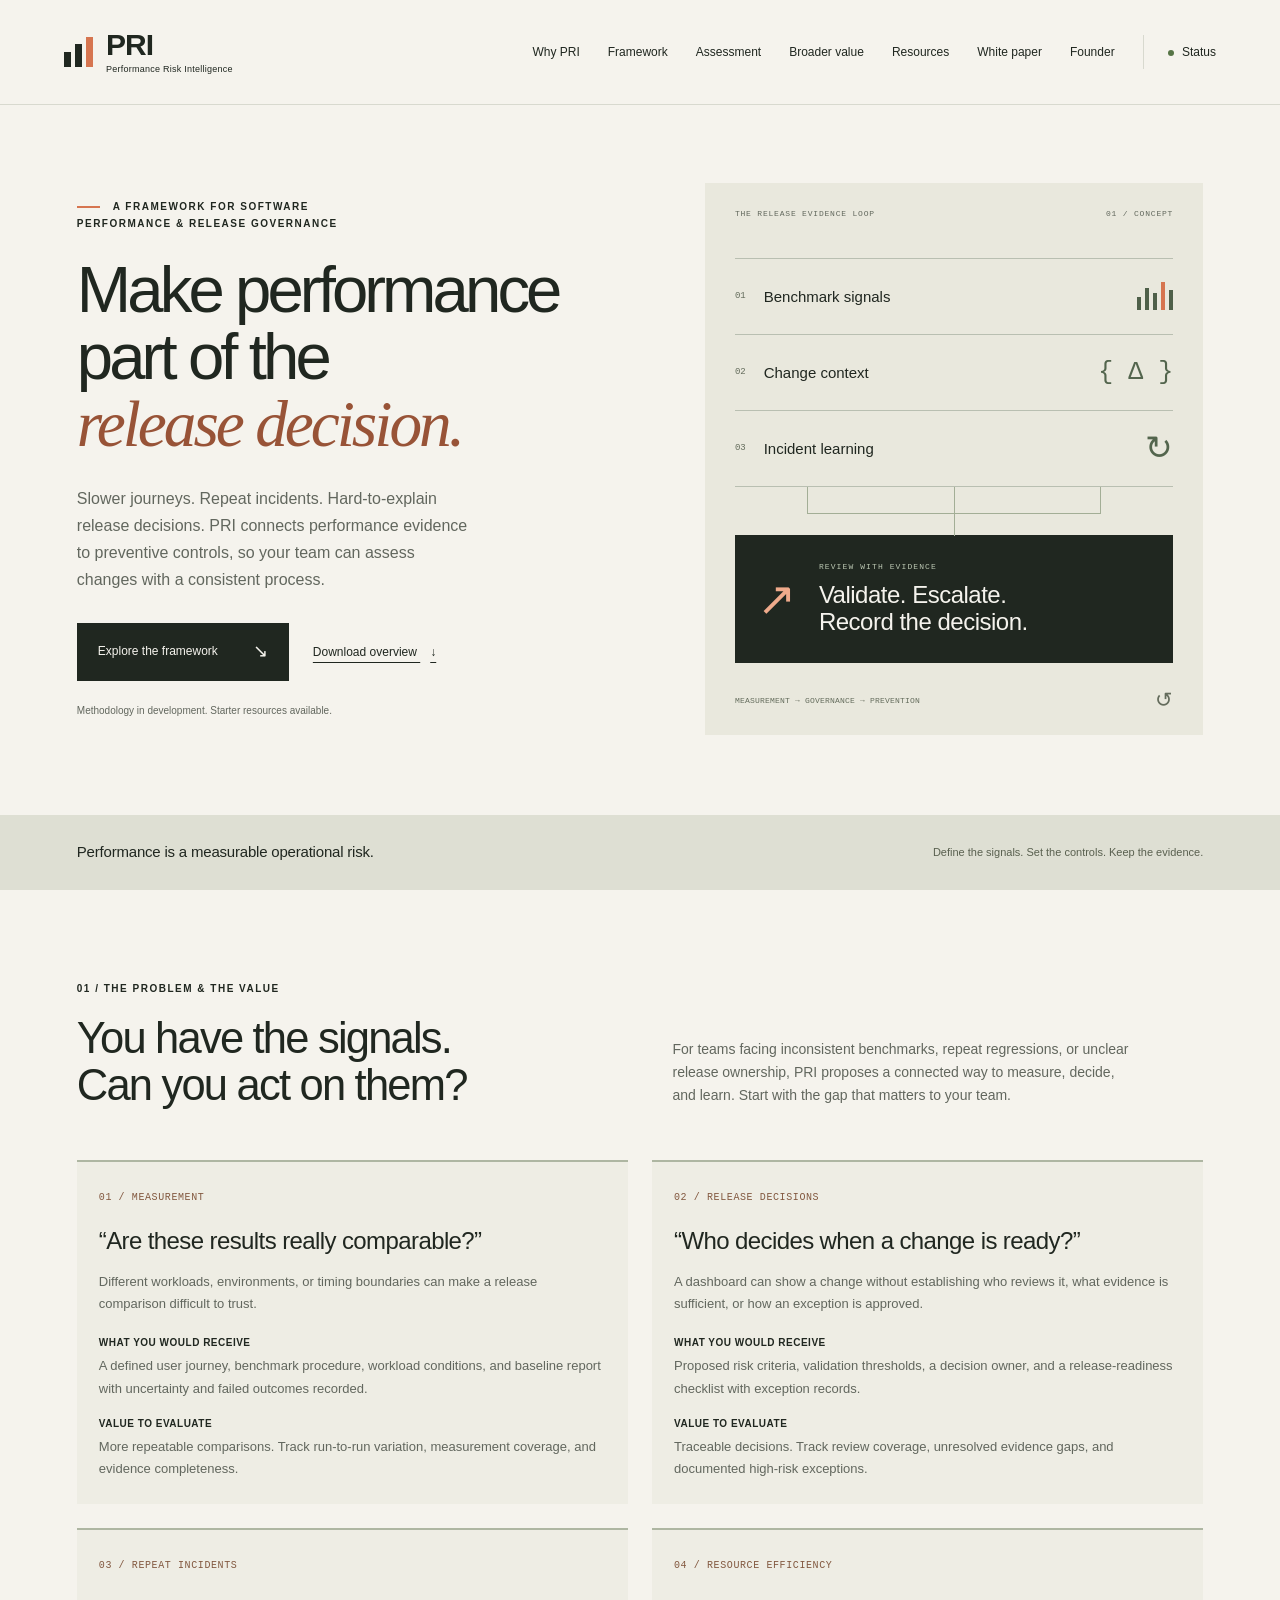
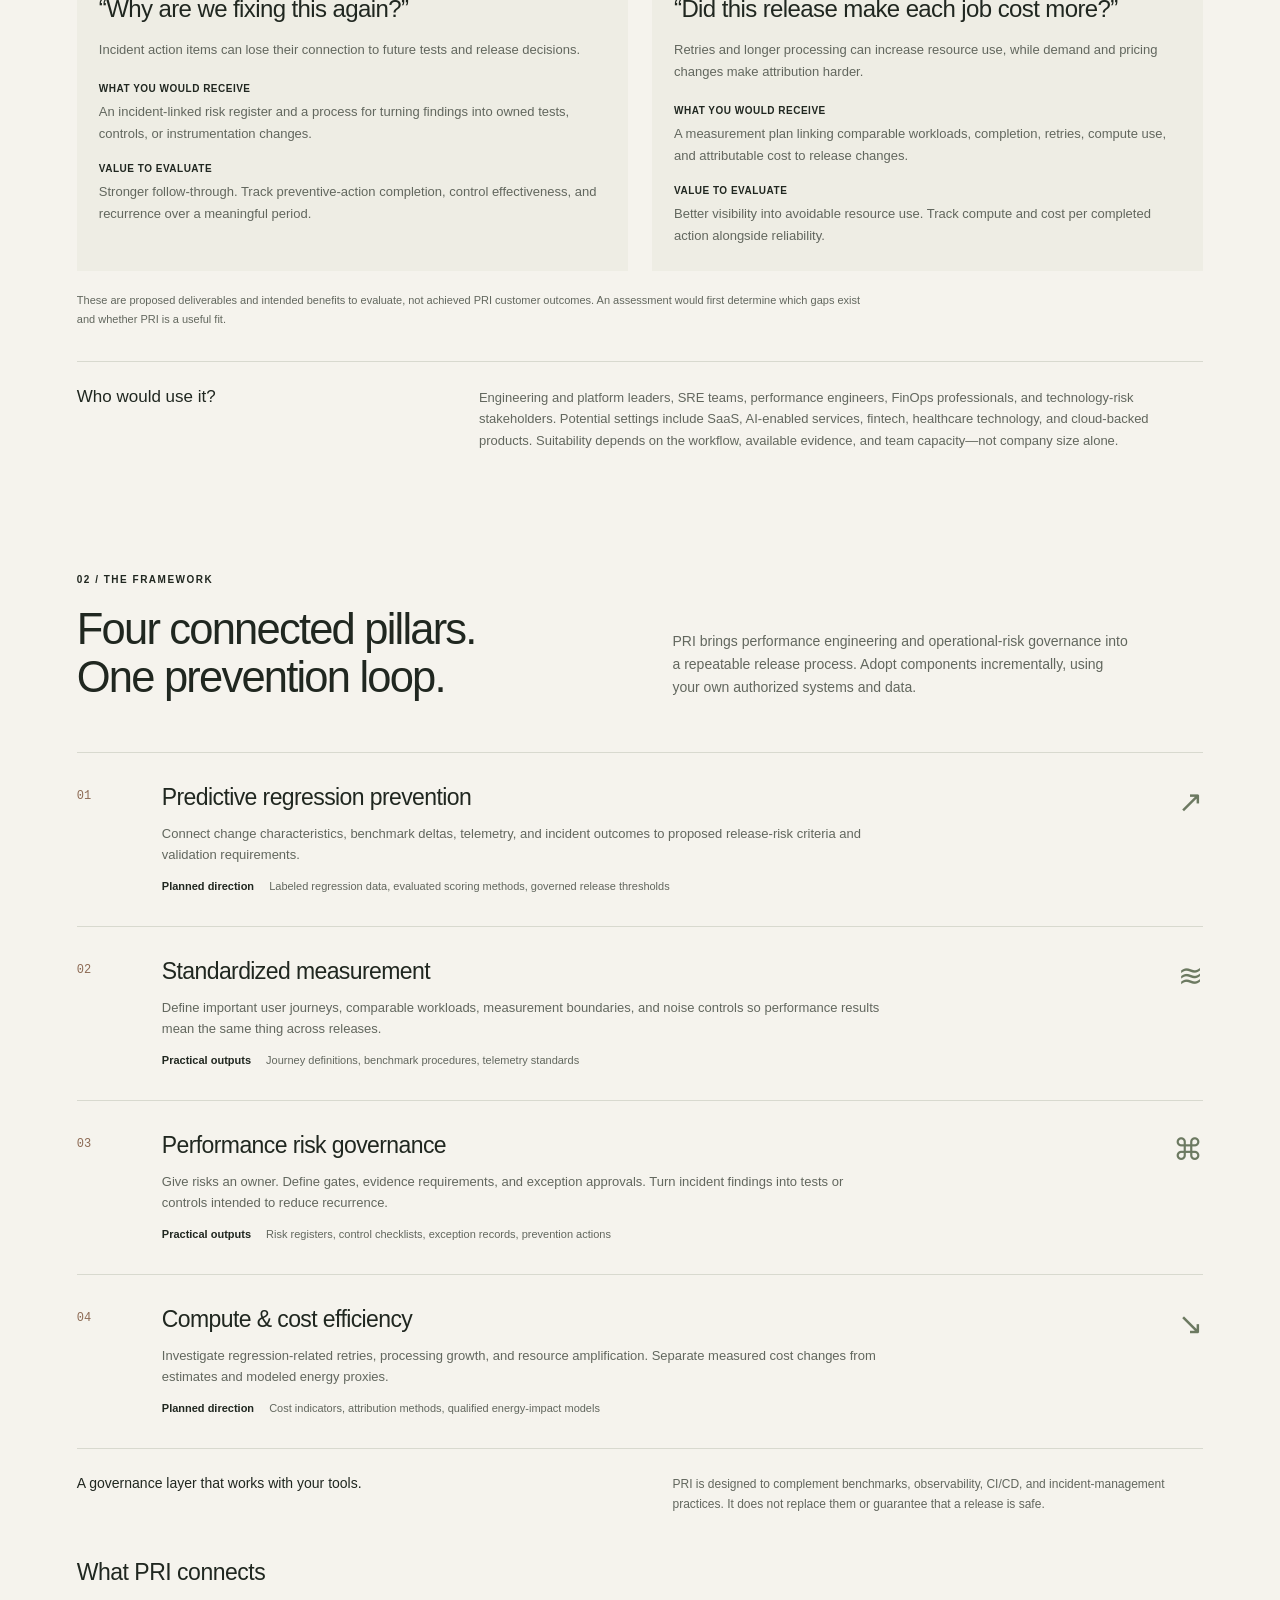
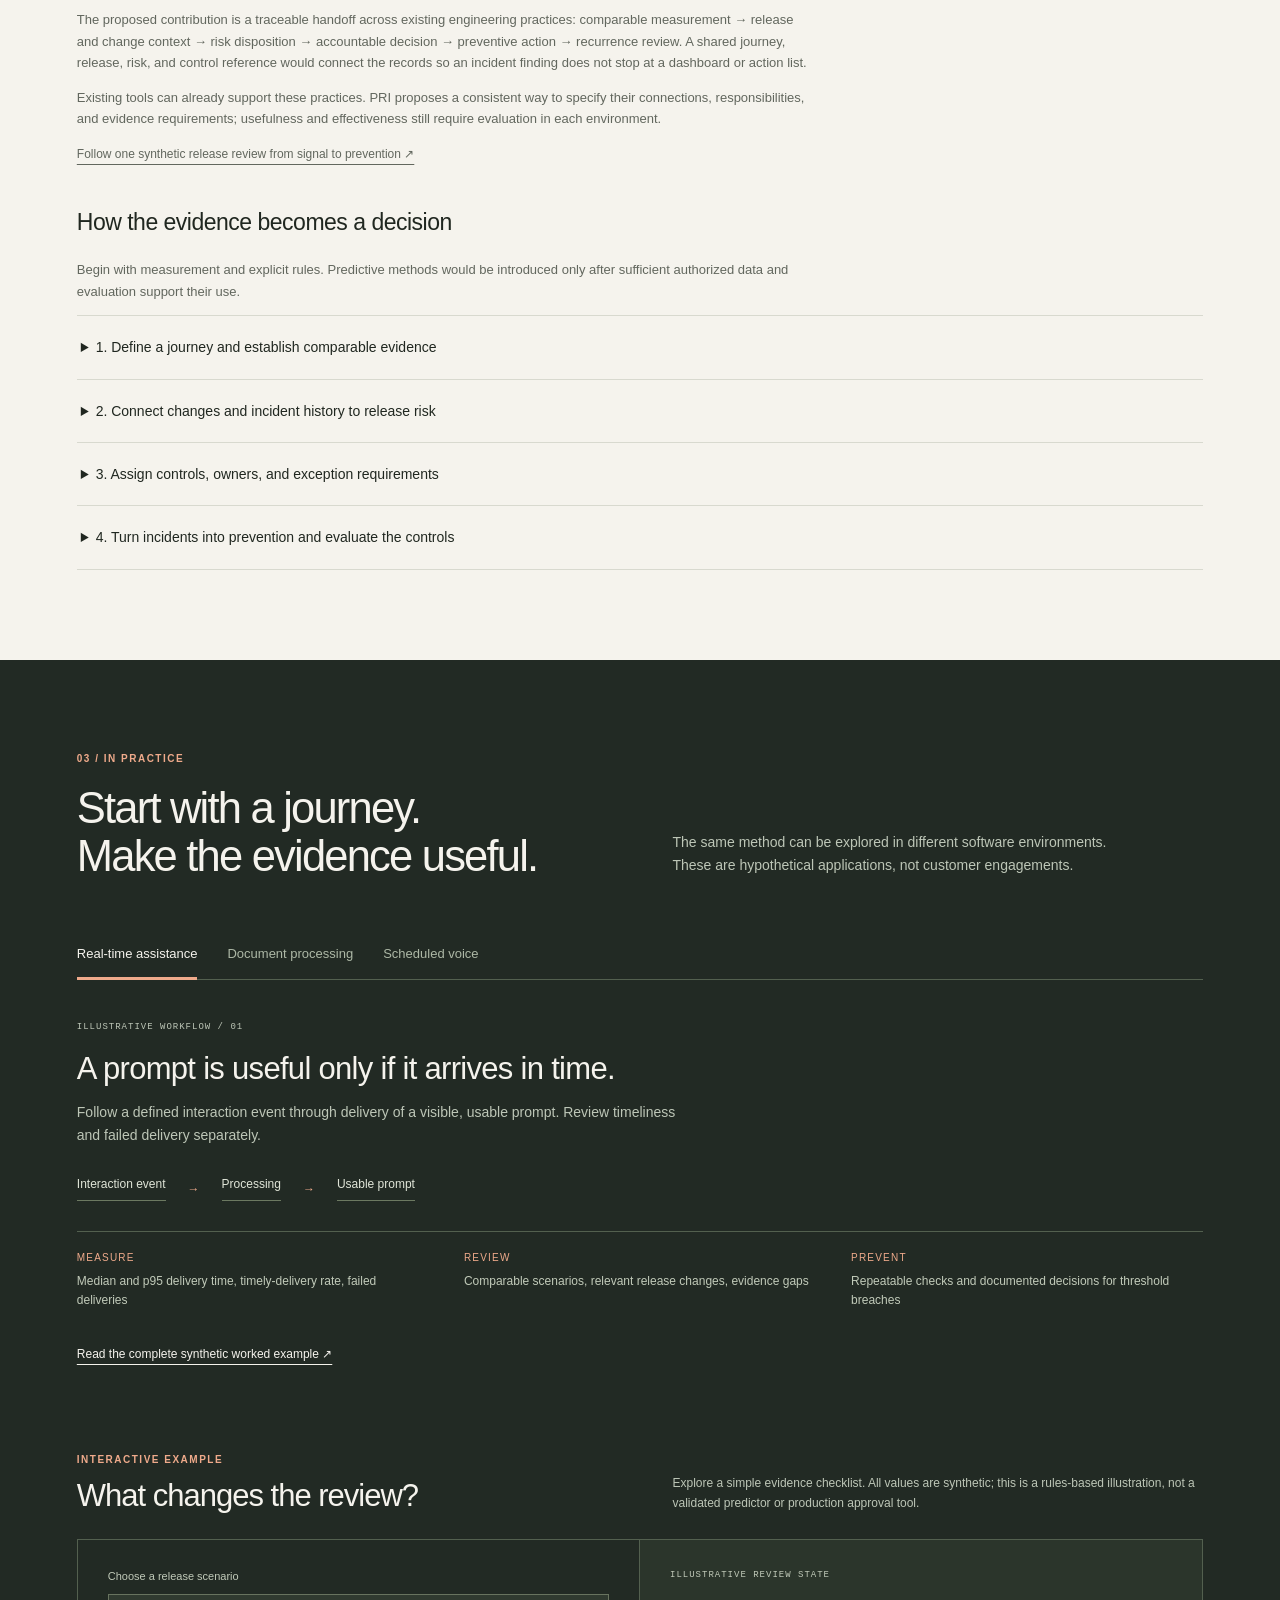
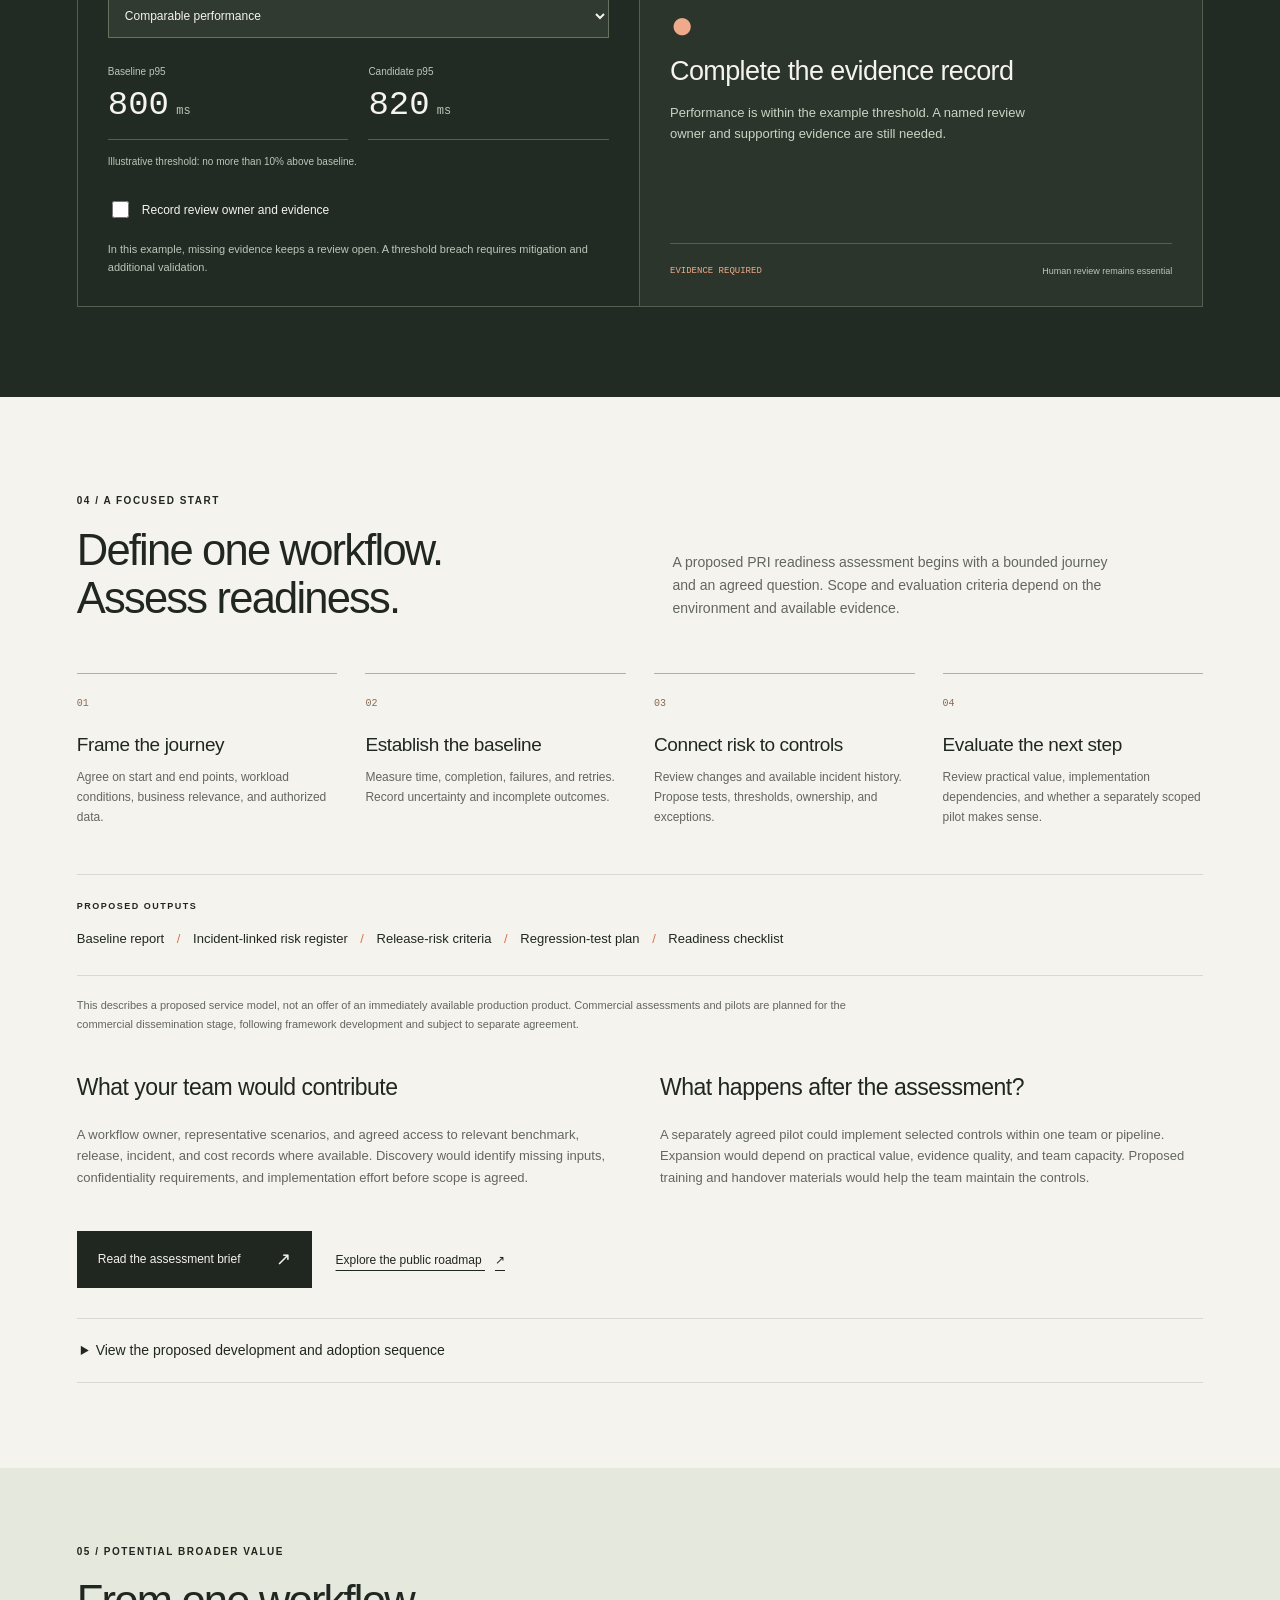
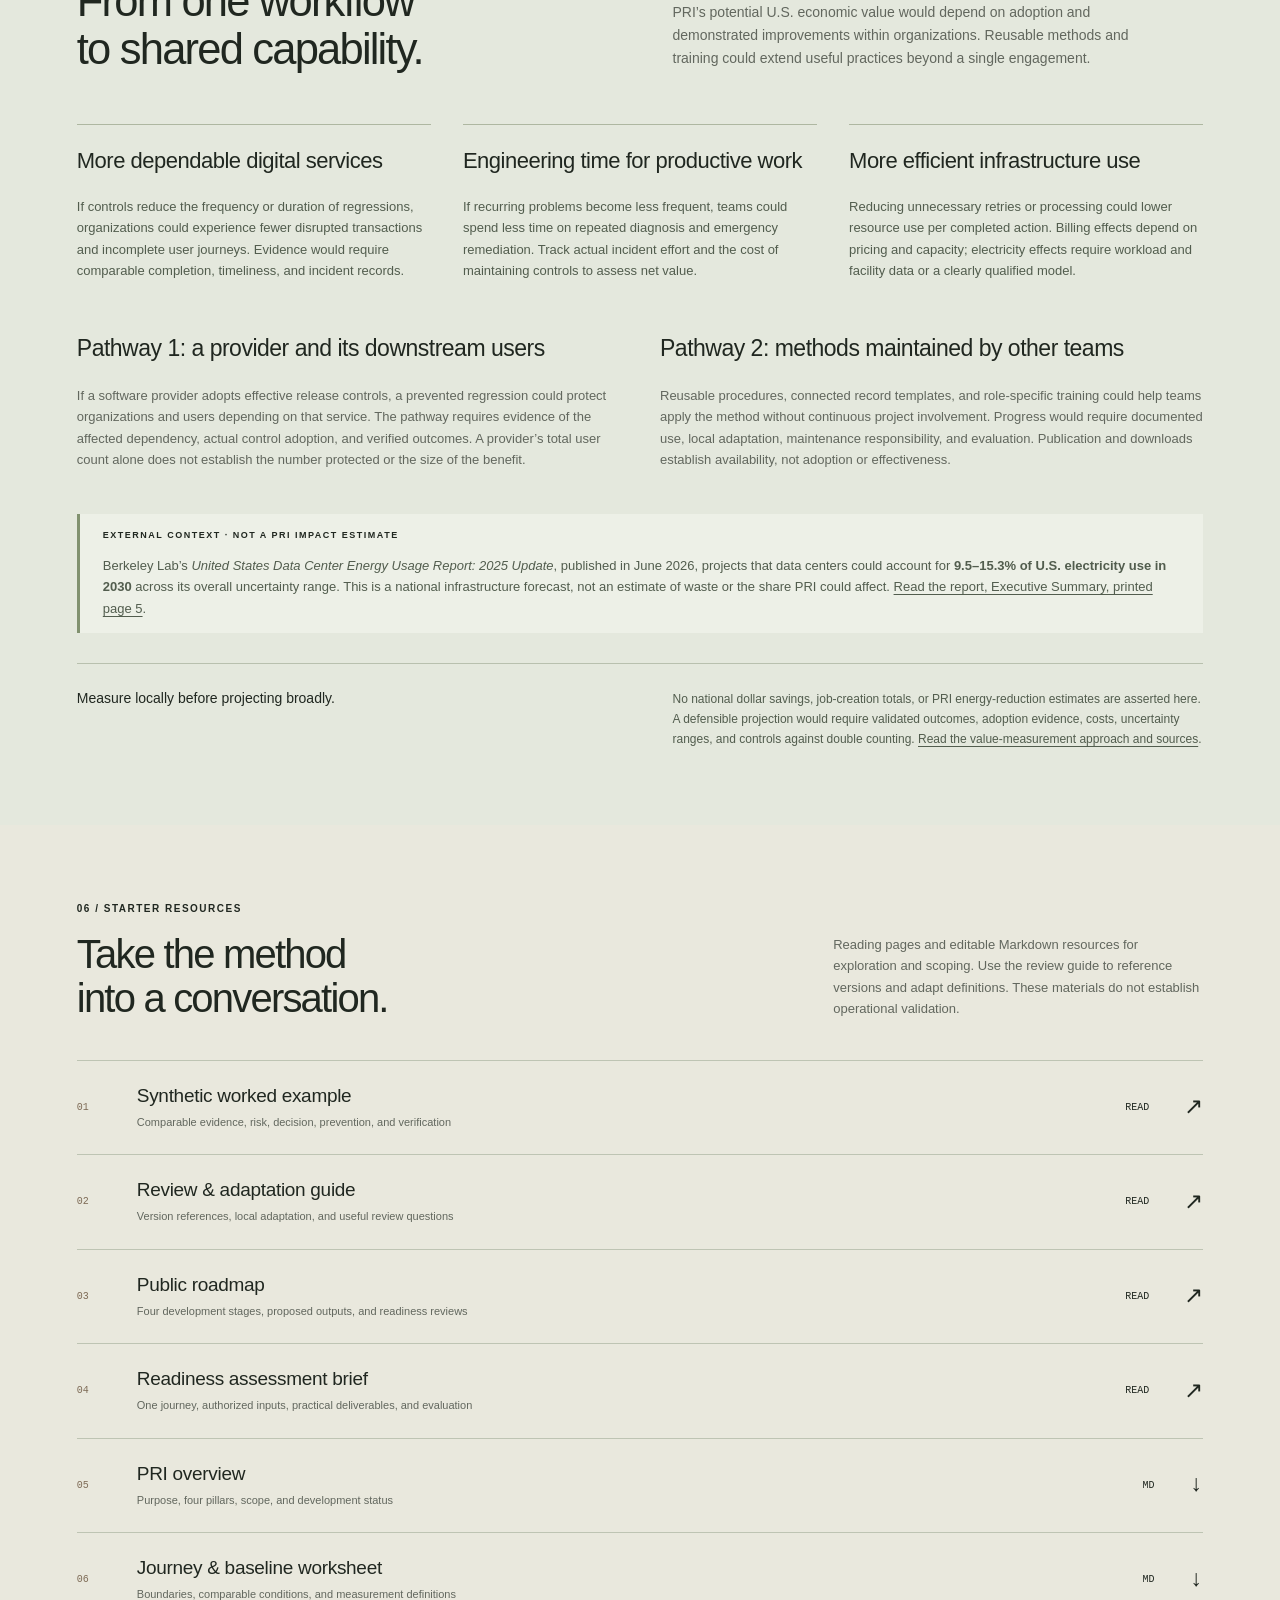
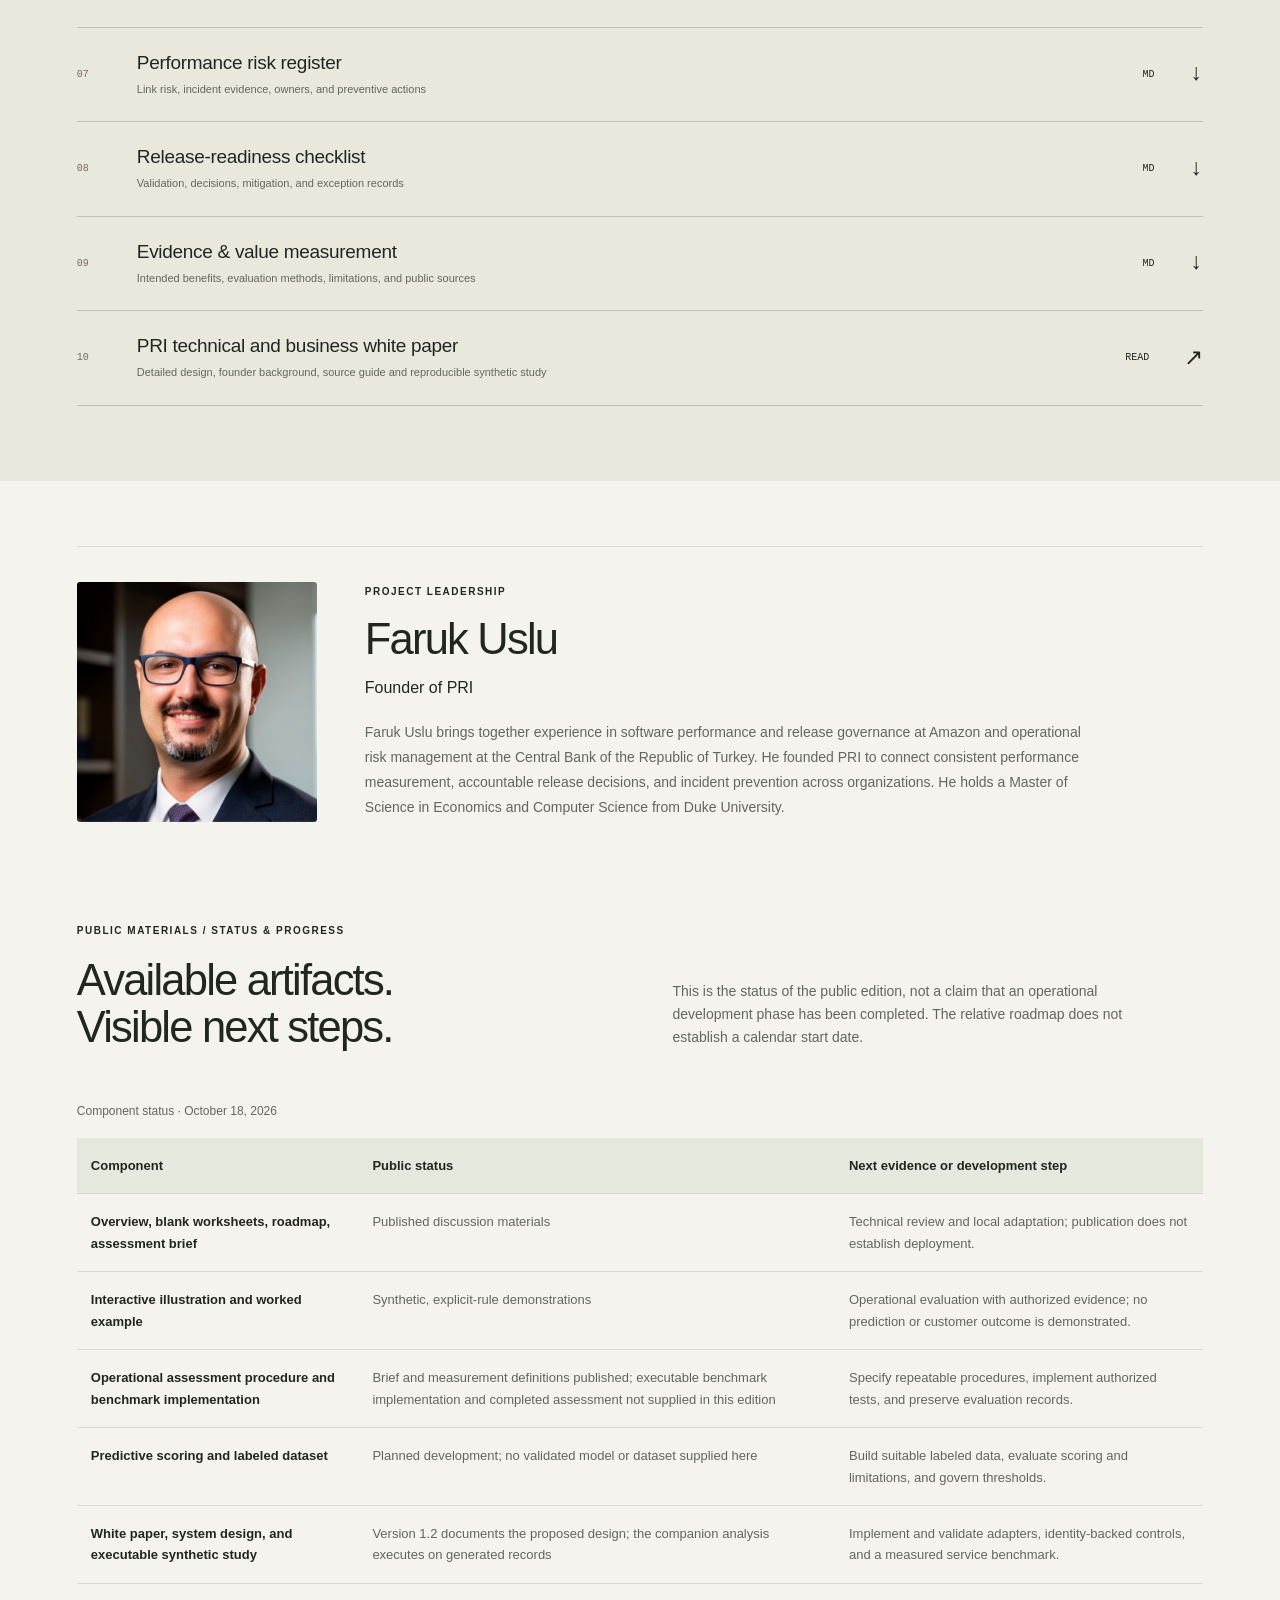
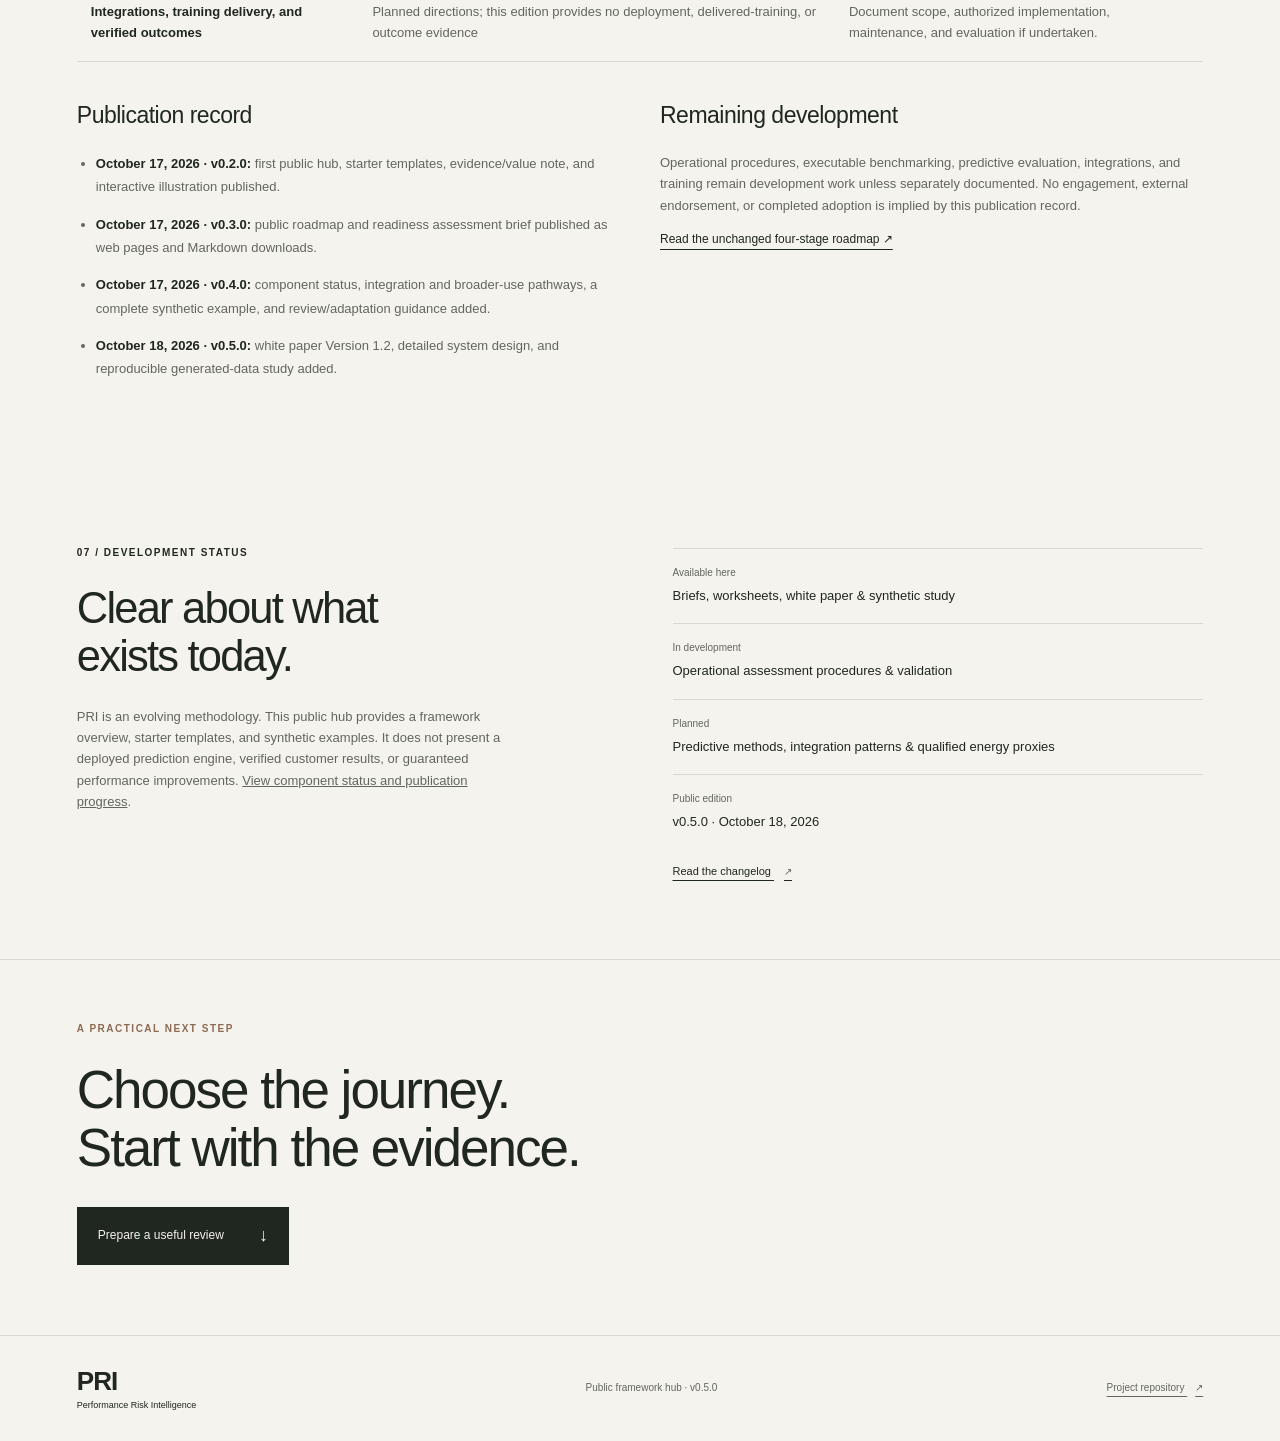
==== commit 73c9ead8: "Publish PRI white paper with detailed technical system design Add Version 1.2 in HTML, PDF, Word and" ====
--- a/index.html
+++ b/index.html
@@ -18,7 +18,7 @@
 <header class="site-header">
   <a class="brand" href="#" aria-label="PRI home"><span class="brand-mark" aria-hidden="true"><i></i><i></i><i></i></span><span>PRI<span class="brand-caption">Performance Risk Intelligence</span></span></a>
   <button class="menu-button" type="button" aria-expanded="false" aria-controls="navigation">Menu <span aria-hidden="true">+</span></button>
-  <nav id="navigation" aria-label="Main navigation"><a href="#value">Why PRI</a><a href="#framework">Framework</a><a href="#assessment">Assessment</a><a href="#broader-value">Broader value</a><a href="#resources">Resources</a><a href="#leadership">Founder</a><a class="nav-status" href="#status"><span class="dot"></span> Status</a></nav>
+  <nav id="navigation" aria-label="Main navigation"><a href="#value">Why PRI</a><a href="#framework">Framework</a><a href="#assessment">Assessment</a><a href="#broader-value">Broader value</a><a href="#resources">Resources</a><a href="resources/whitepaper/index.html">White paper</a><a href="#leadership">Founder</a><a class="nav-status" href="#status"><span class="dot"></span> Status</a></nav>
 </header>
 <main id="main">
   <section class="hero section-wrap" aria-labelledby="hero-title">
@@ -115,21 +115,23 @@
     <a href="resources/risk-register.md" download><span class="resource-index">07</span><span><strong>Performance risk register</strong><small>Link risk, incident evidence, owners, and preventive actions</small></span><span class="resource-format">MD <b aria-hidden="true">↓</b></span></a>
     <a href="resources/release-readiness.md" download><span class="resource-index">08</span><span><strong>Release-readiness checklist</strong><small>Validation, decisions, mitigation, and exception records</small></span><span class="resource-format">MD <b aria-hidden="true">↓</b></span></a>
     <a href="resources/evidence-and-value.md" download><span class="resource-index">09</span><span><strong>Evidence & value measurement</strong><small>Intended benefits, evaluation methods, limitations, and public sources</small></span><span class="resource-format">MD <b aria-hidden="true">↓</b></span></a>
+    <a href="resources/whitepaper/index.html"><span class="resource-index">10</span><span><strong>PRI technical and business white paper</strong><small>Detailed design, founder background, source guide and reproducible synthetic study</small></span><span class="resource-format">READ <b aria-hidden="true">↗</b></span></a>
   </div></div></section>
 
   <section id="leadership" class="section-wrap leadership-section" aria-labelledby="leadership-title"><div class="leadership-card"><img class="founder-photo" src="assets/faruk-uslu.jpeg" width="400" height="400" loading="lazy" decoding="async" alt="Faruk Uslu, Founder of PRI"><div><p class="eyebrow">PROJECT LEADERSHIP</p><h2 id="leadership-title">Faruk Uslu</h2><p class="founder-role">Founder of PRI</p><p>Faruk Uslu brings together experience in software performance and release governance at Amazon and operational risk management at the Central Bank of the Republic of Turkey. He founded PRI to connect consistent performance measurement, accountable release decisions, and incident prevention across organizations. He holds a Master of Science in Economics and Computer Science from Duke University.</p></div></div></section>
   <section id="progress" class="section-wrap progress-section" aria-labelledby="progress-title"><div class="section-heading"><p class="eyebrow">PUBLIC MATERIALS / STATUS & PROGRESS</p><h2 id="progress-title">Available artifacts.<br>Visible next steps.</h2><p>This is the status of the public edition, not a claim that an operational development phase has been completed. The relative roadmap does not establish a calendar start date.</p></div>
-<div class="table-scroll" role="region" aria-label="Public component status" tabindex="0"><table class="component-table"><caption>Component status · October 17, 2026</caption><thead><tr><th scope="col">Component</th><th scope="col">Public status</th><th scope="col">Next evidence or development step</th></tr></thead><tbody>
+<div class="table-scroll" role="region" aria-label="Public component status" tabindex="0"><table class="component-table"><caption>Component status · October 18, 2026</caption><thead><tr><th scope="col">Component</th><th scope="col">Public status</th><th scope="col">Next evidence or development step</th></tr></thead><tbody>
 <tr><th scope="row">Overview, blank worksheets, roadmap, assessment brief</th><td>Published discussion materials</td><td>Technical review and local adaptation; publication does not establish deployment.</td></tr>
 <tr><th scope="row">Interactive illustration and worked example</th><td>Synthetic, explicit-rule demonstrations</td><td>Operational evaluation with authorized evidence; no prediction or customer outcome is demonstrated.</td></tr>
 <tr><th scope="row">Operational assessment procedure and benchmark implementation</th><td>Brief and measurement definitions published; executable benchmark implementation and completed assessment not supplied in this edition</td><td>Specify repeatable procedures, implement authorized tests, and preserve evaluation records.</td></tr>
 <tr><th scope="row">Predictive scoring and labeled dataset</th><td>Planned development; no validated model or dataset supplied here</td><td>Build suitable labeled data, evaluate scoring and limitations, and govern thresholds.</td></tr>
+<tr><th scope="row">White paper, system design, and executable synthetic study</th><td>Version 1.2 documents the proposed design; the companion analysis executes on generated records</td><td>Implement and validate adapters, identity-backed controls, and a measured service benchmark.</td></tr>
 <tr><th scope="row">Integrations, training delivery, and verified outcomes</th><td>Planned directions; this edition provides no deployment, delivered-training, or outcome evidence</td><td>Document scope, authorized implementation, maintenance, and evaluation if undertaken.</td></tr>
 </tbody></table></div>
-<div class="adoption-grid"><div><h3>Publication record</h3><ul class="progress-list"><li><strong>October 17, 2026 · v0.2.0:</strong> first public hub, starter templates, evidence/value note, and interactive illustration published.</li><li><strong>October 17, 2026 · v0.3.0:</strong> public roadmap and readiness assessment brief published as web pages and Markdown downloads.</li><li><strong>October 17, 2026 · v0.4.0:</strong> component status, integration and broader-use pathways, a complete synthetic example, and review/adaptation guidance added.</li></ul></div><div><h3>Remaining development</h3><p>Operational procedures, executable benchmarking, predictive evaluation, integrations, and training remain development work unless separately documented. No engagement, external endorsement, or completed adoption is implied by this publication record.</p><a class="text-link" href="roadmap.html">Read the unchanged four-stage roadmap ↗</a></div></div></section>
-  <section id="status" class="section-wrap status-section" aria-labelledby="status-title"><div><p class="eyebrow">07 / DEVELOPMENT STATUS</p><h2 id="status-title">Clear about what<br>exists today.</h2><p class="status-summary">PRI is an evolving methodology. This public hub provides a framework overview, starter templates, and synthetic examples. It does not present a deployed prediction engine, verified customer results, or guaranteed performance improvements. <a href="#progress">View component status and publication progress</a>.</p></div><div class="status-table"><div><span>Available here</span><strong>Published briefs, worksheets & synthetic examples</strong></div><div><span>In development</span><strong>Operational assessment procedures & validation</strong></div><div><span>Planned</span><strong>Predictive methods, integration patterns & qualified energy proxies</strong></div><div><span>Public edition</span><strong>v0.4.1 · October 17, 2026</strong></div><a href="resources/changelog.md">Read the changelog <span aria-hidden="true">↗</span></a></div></section>
+<div class="adoption-grid"><div><h3>Publication record</h3><ul class="progress-list"><li><strong>October 17, 2026 · v0.2.0:</strong> first public hub, starter templates, evidence/value note, and interactive illustration published.</li><li><strong>October 17, 2026 · v0.3.0:</strong> public roadmap and readiness assessment brief published as web pages and Markdown downloads.</li><li><strong>October 17, 2026 · v0.4.0:</strong> component status, integration and broader-use pathways, a complete synthetic example, and review/adaptation guidance added.</li><li><strong>October 18, 2026 · v0.5.0:</strong> white paper Version 1.2, detailed system design, and reproducible generated-data study added.</li></ul></div><div><h3>Remaining development</h3><p>Operational procedures, executable benchmarking, predictive evaluation, integrations, and training remain development work unless separately documented. No engagement, external endorsement, or completed adoption is implied by this publication record.</p><a class="text-link" href="roadmap.html">Read the unchanged four-stage roadmap ↗</a></div></div></section>
+  <section id="status" class="section-wrap status-section" aria-labelledby="status-title"><div><p class="eyebrow">07 / DEVELOPMENT STATUS</p><h2 id="status-title">Clear about what<br>exists today.</h2><p class="status-summary">PRI is an evolving methodology. This public hub provides a framework overview, starter templates, and synthetic examples. It does not present a deployed prediction engine, verified customer results, or guaranteed performance improvements. <a href="#progress">View component status and publication progress</a>.</p></div><div class="status-table"><div><span>Available here</span><strong>Briefs, worksheets, white paper & synthetic study</strong></div><div><span>In development</span><strong>Operational assessment procedures & validation</strong></div><div><span>Planned</span><strong>Predictive methods, integration patterns & qualified energy proxies</strong></div><div><span>Public edition</span><strong>v0.5.0 · October 18, 2026</strong></div><a href="resources/changelog.md">Read the changelog <span aria-hidden="true">↗</span></a></div></section>
   <section class="closing section-wrap"><p class="eyebrow">A PRACTICAL NEXT STEP</p><h2>Choose the journey.<br>Start with the evidence.</h2><a class="button button-dark" href="review-guide.html">Prepare a useful review <span aria-hidden="true">↓</span></a></section>
 </main>
-<footer class="site-footer"><a class="footer-brand" href="#">PRI<span>Performance Risk Intelligence</span></a><p>Public framework hub · v0.4.1</p><a href="https://github.com/performance-risk-intelligence/pri-framework">Project repository <span aria-hidden="true">↗</span></a></footer>
+<footer class="site-footer"><a class="footer-brand" href="#">PRI<span>Performance Risk Intelligence</span></a><p>Public framework hub · v0.5.0</p><a href="https://github.com/performance-risk-intelligence/pri-framework">Project repository <span aria-hidden="true">↗</span></a></footer>
 </body>
 </html>
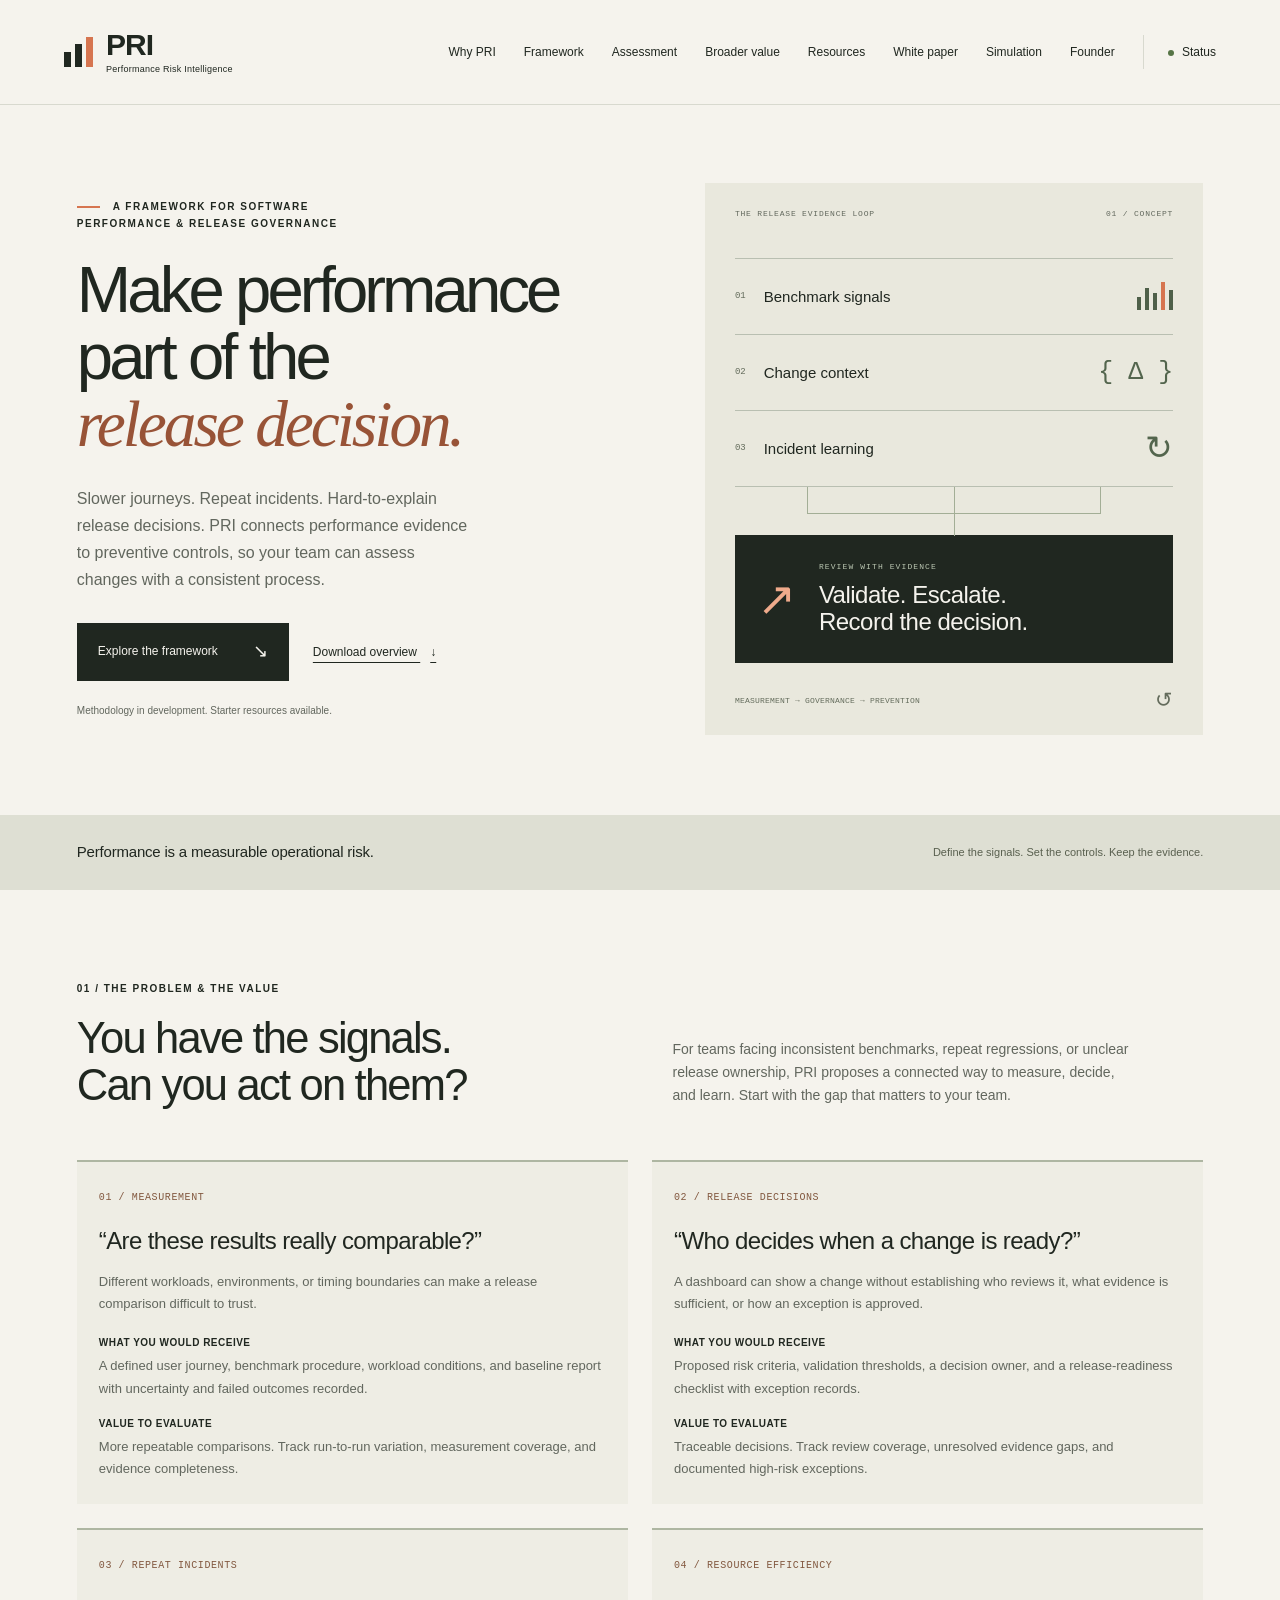
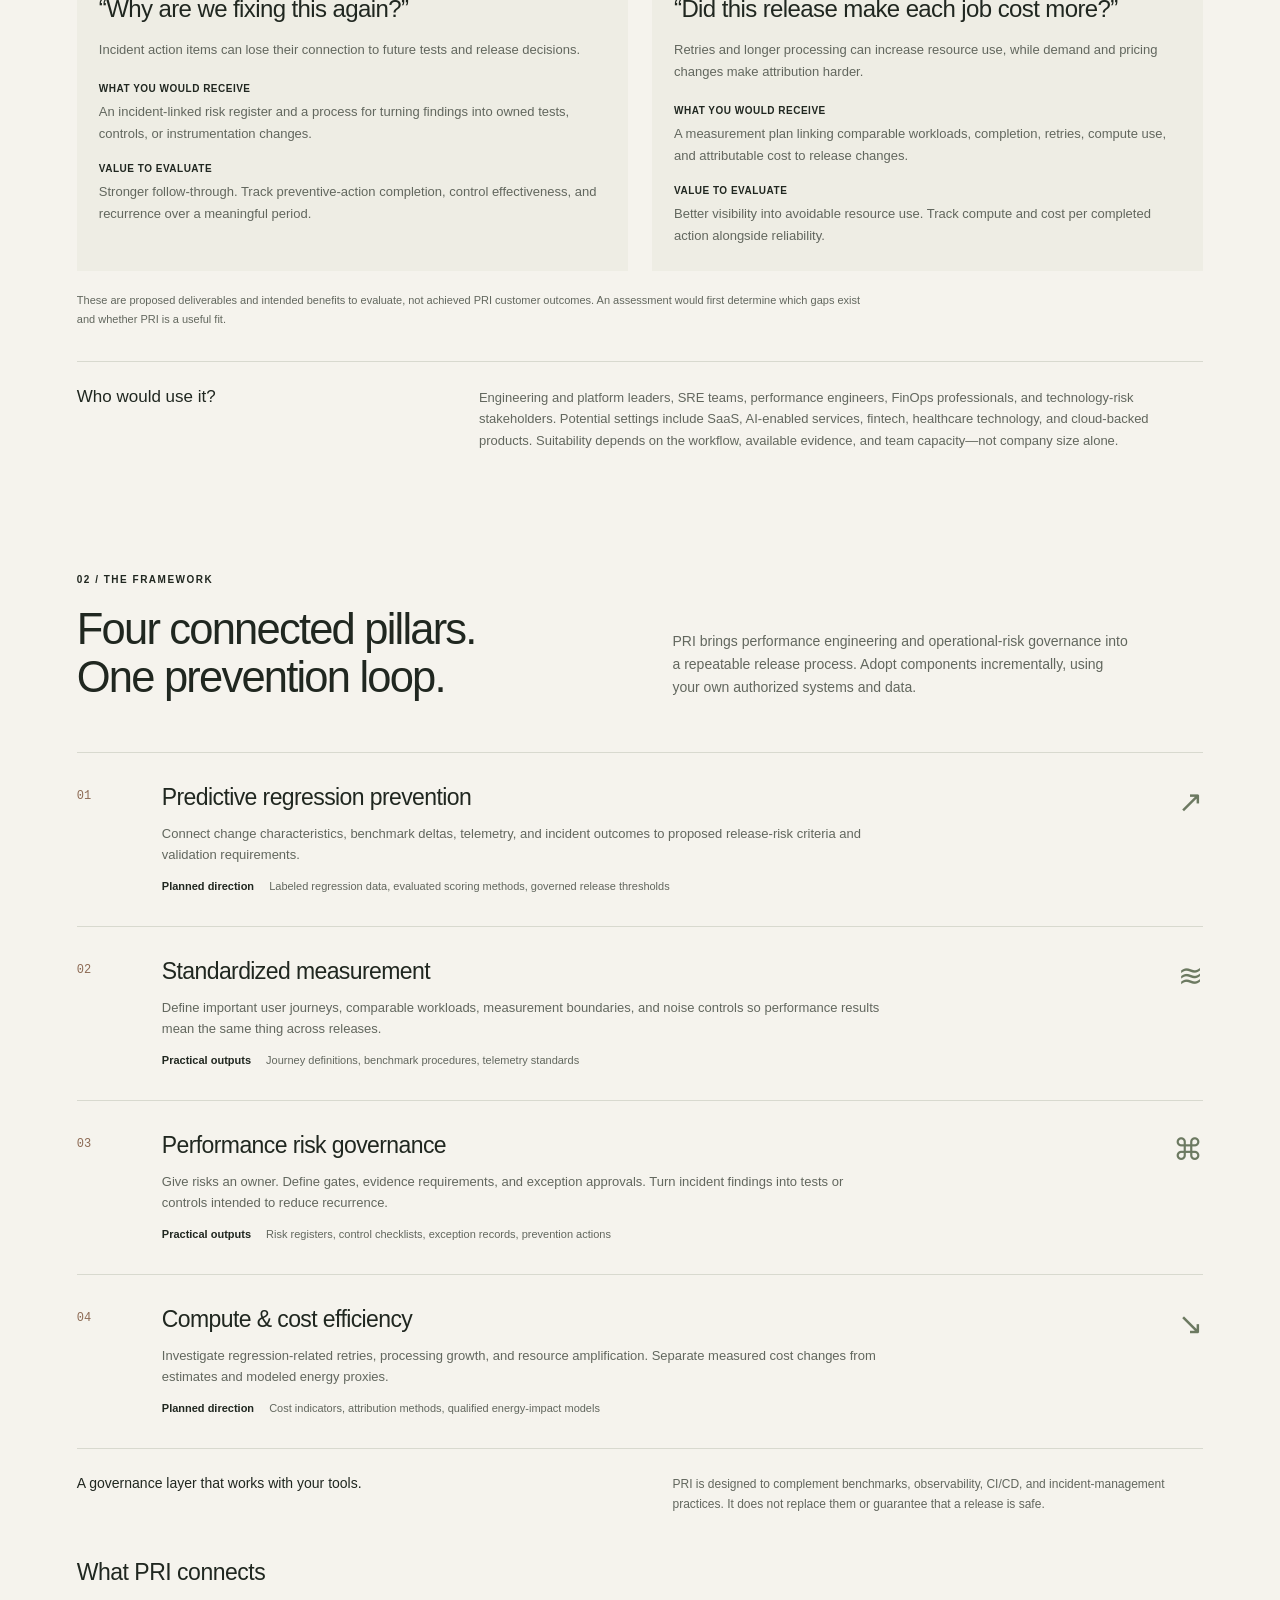
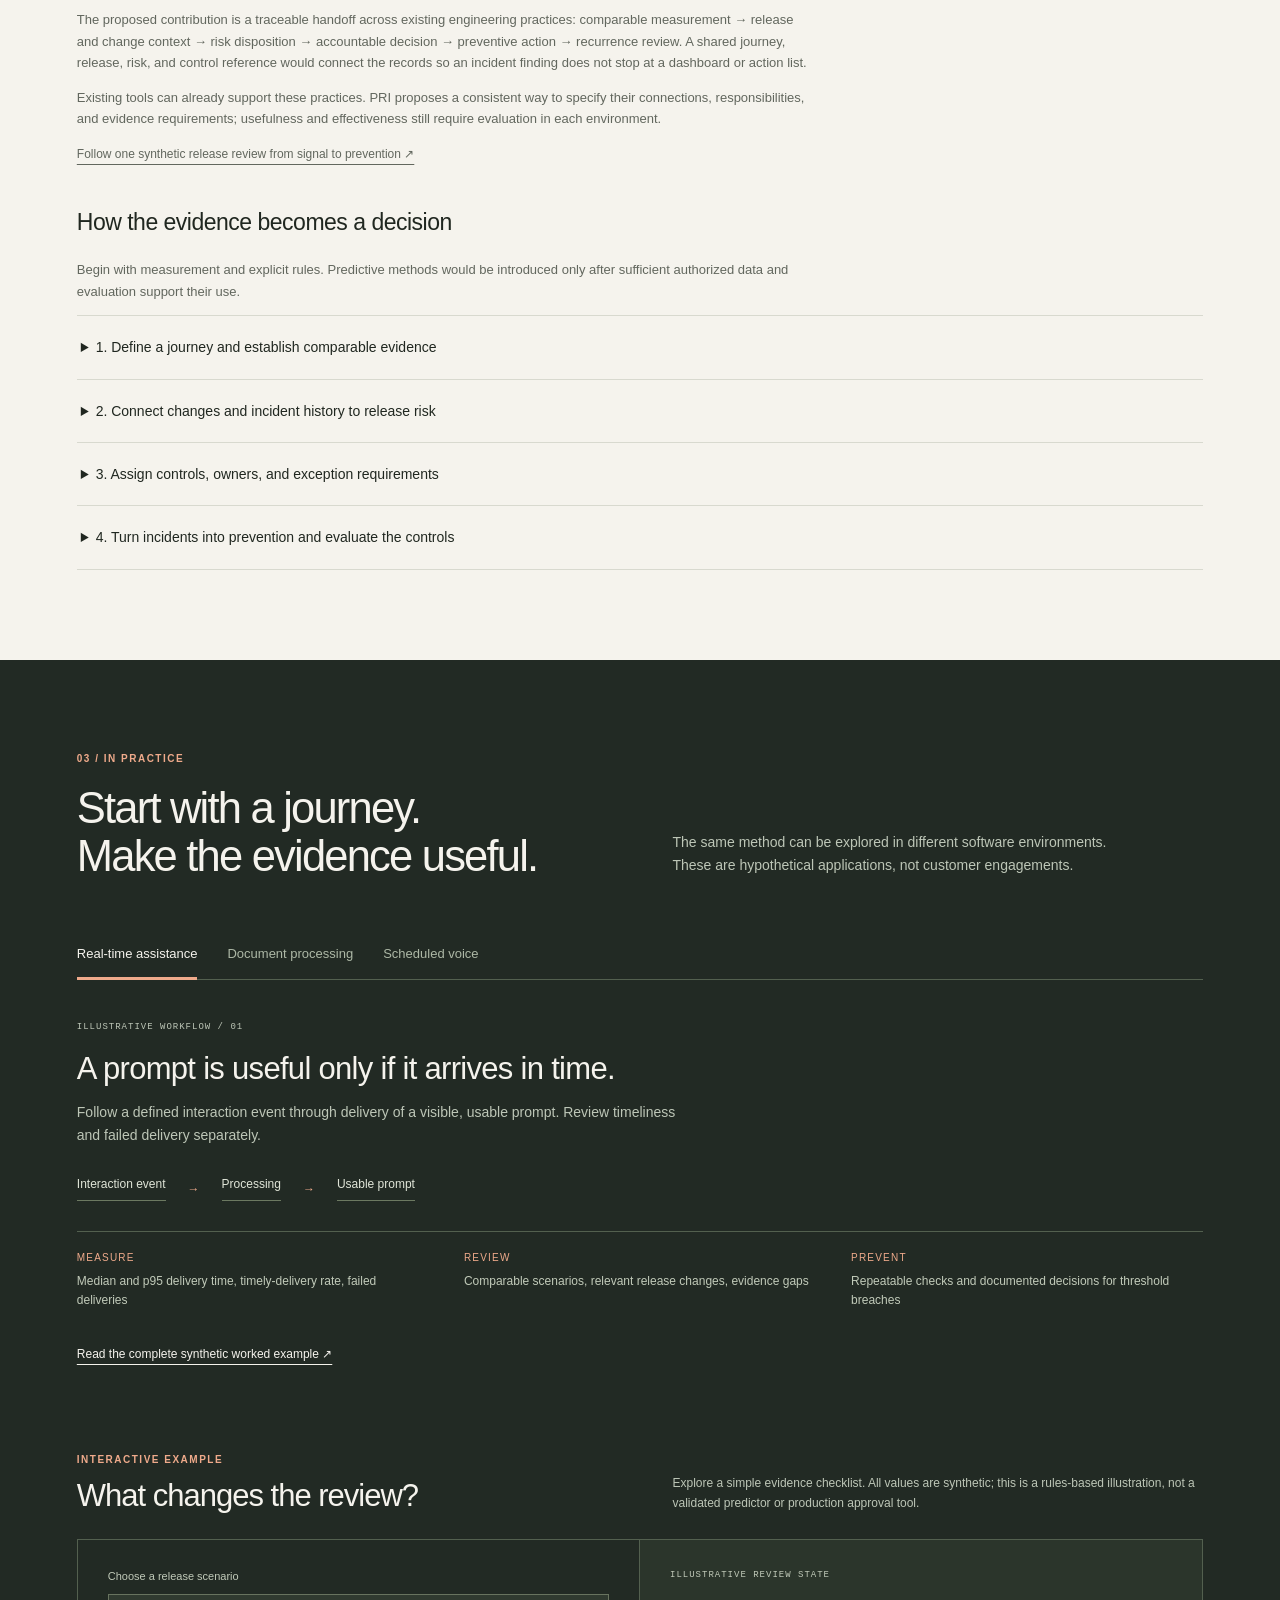
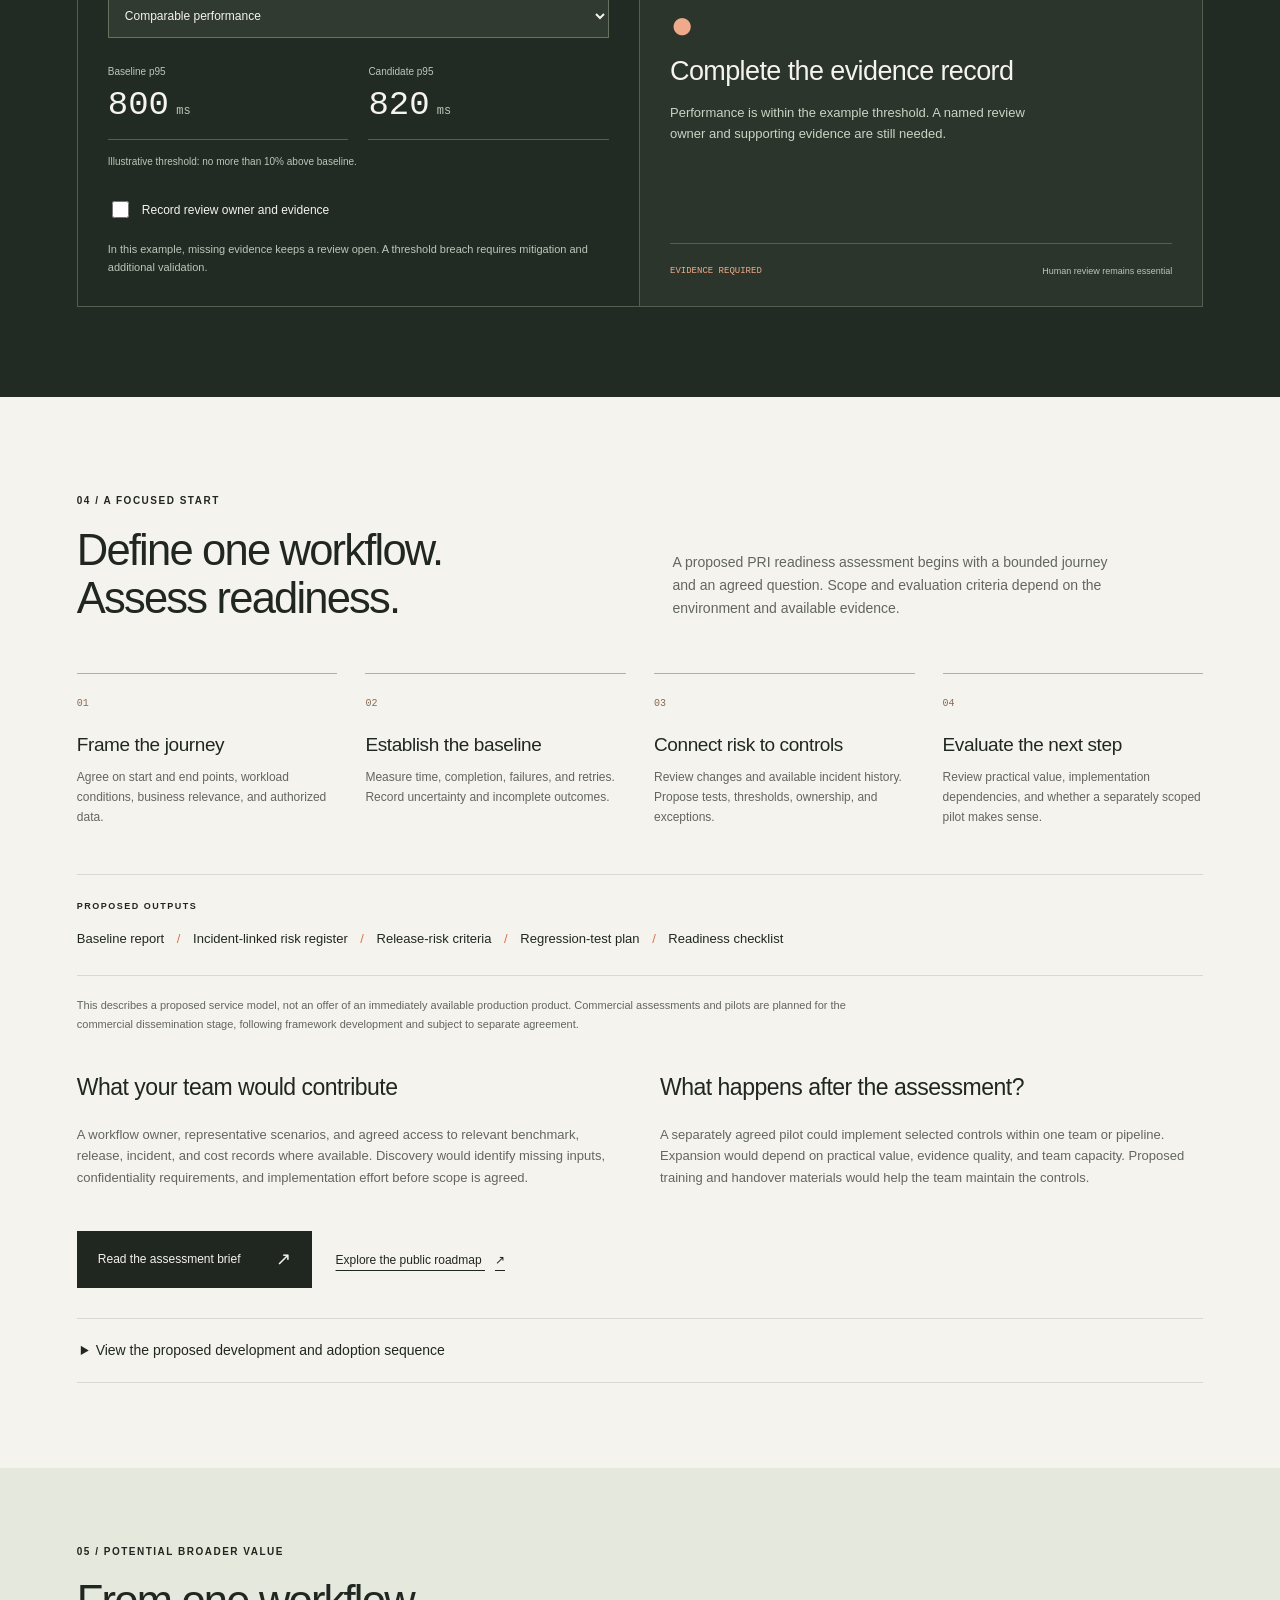
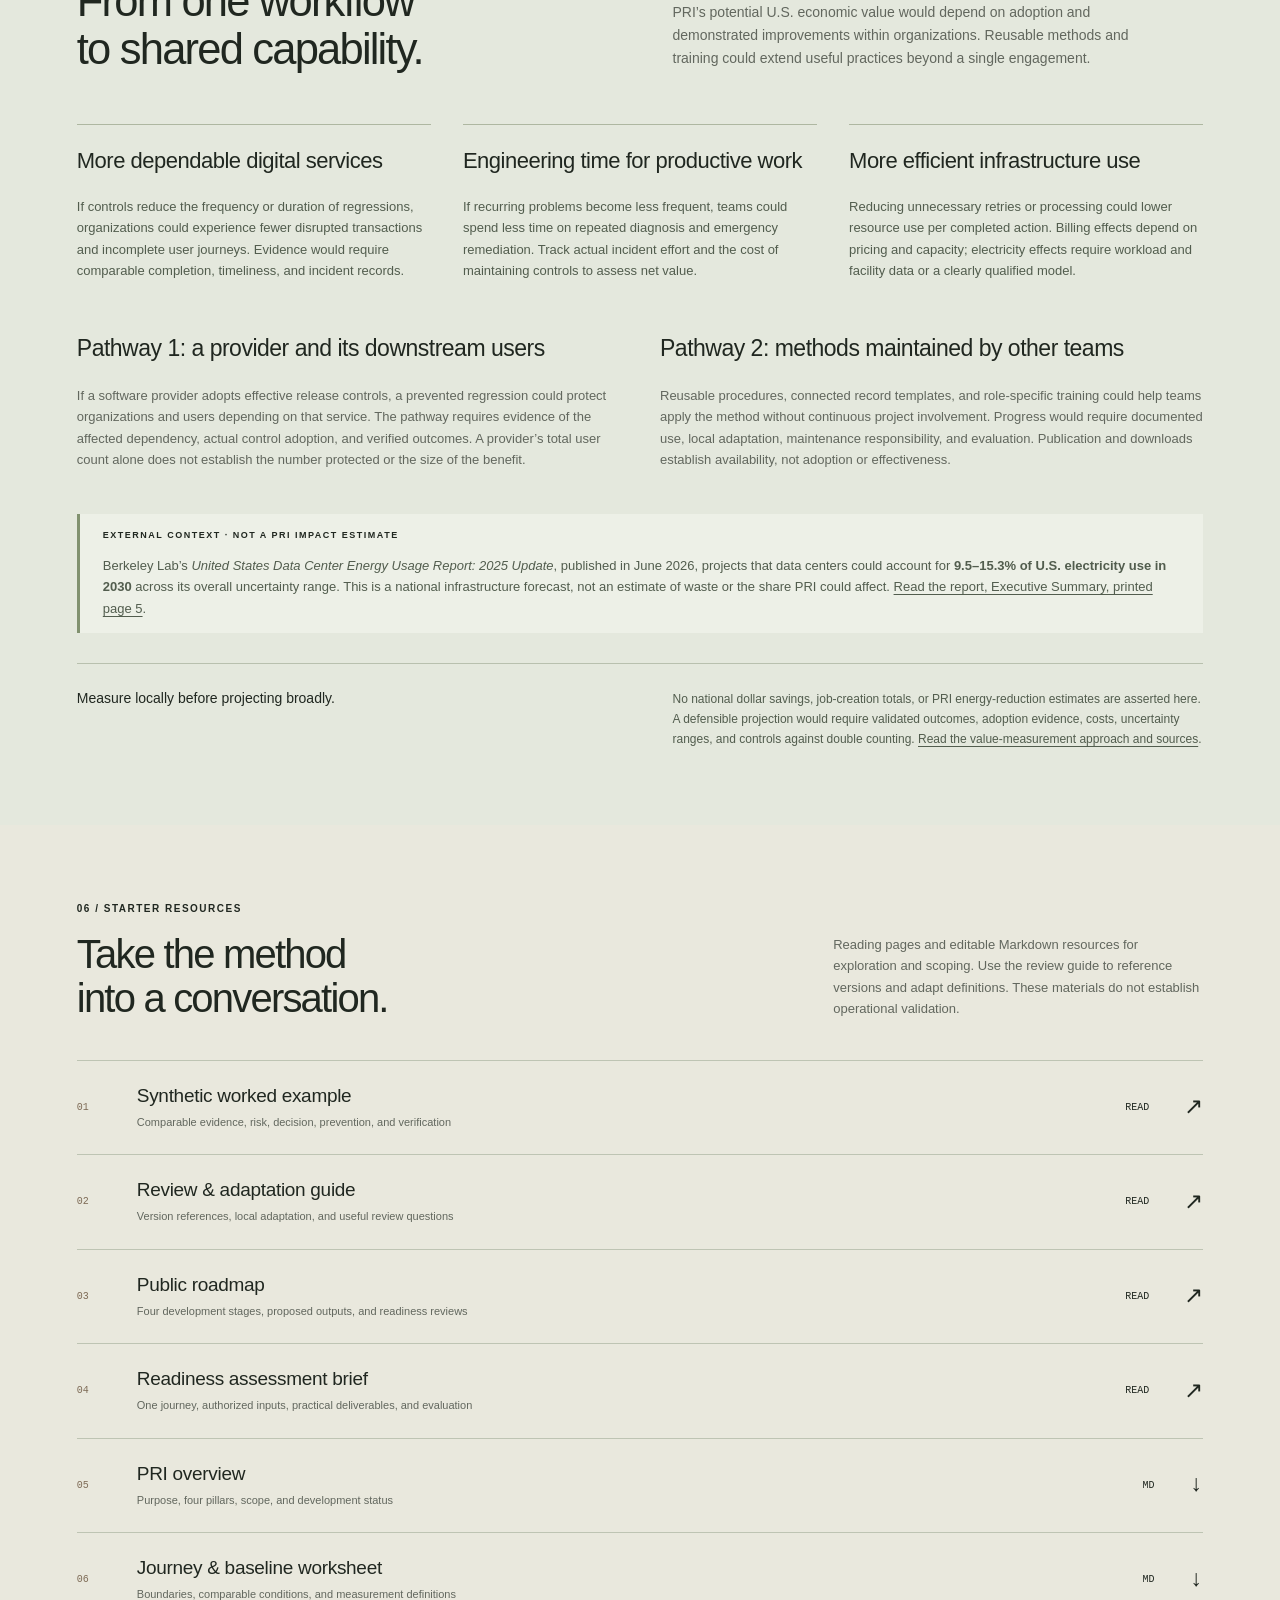
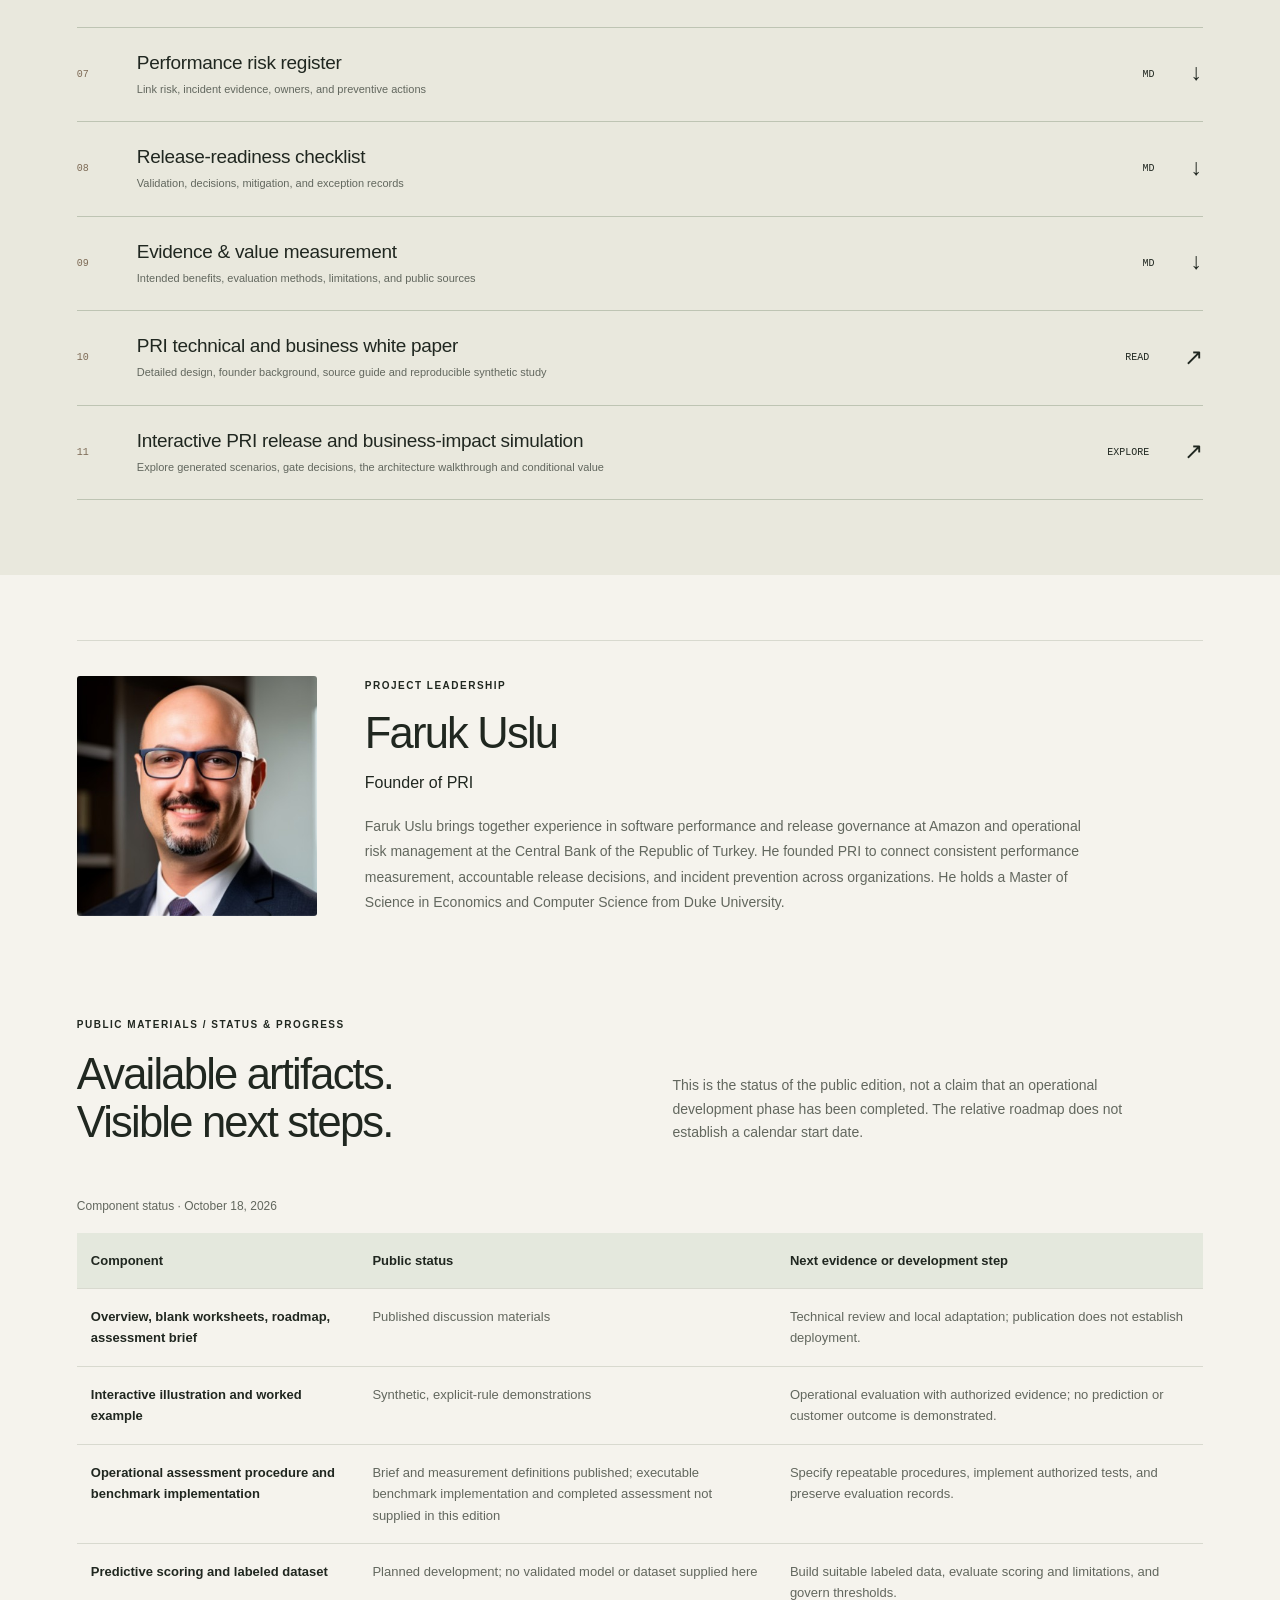
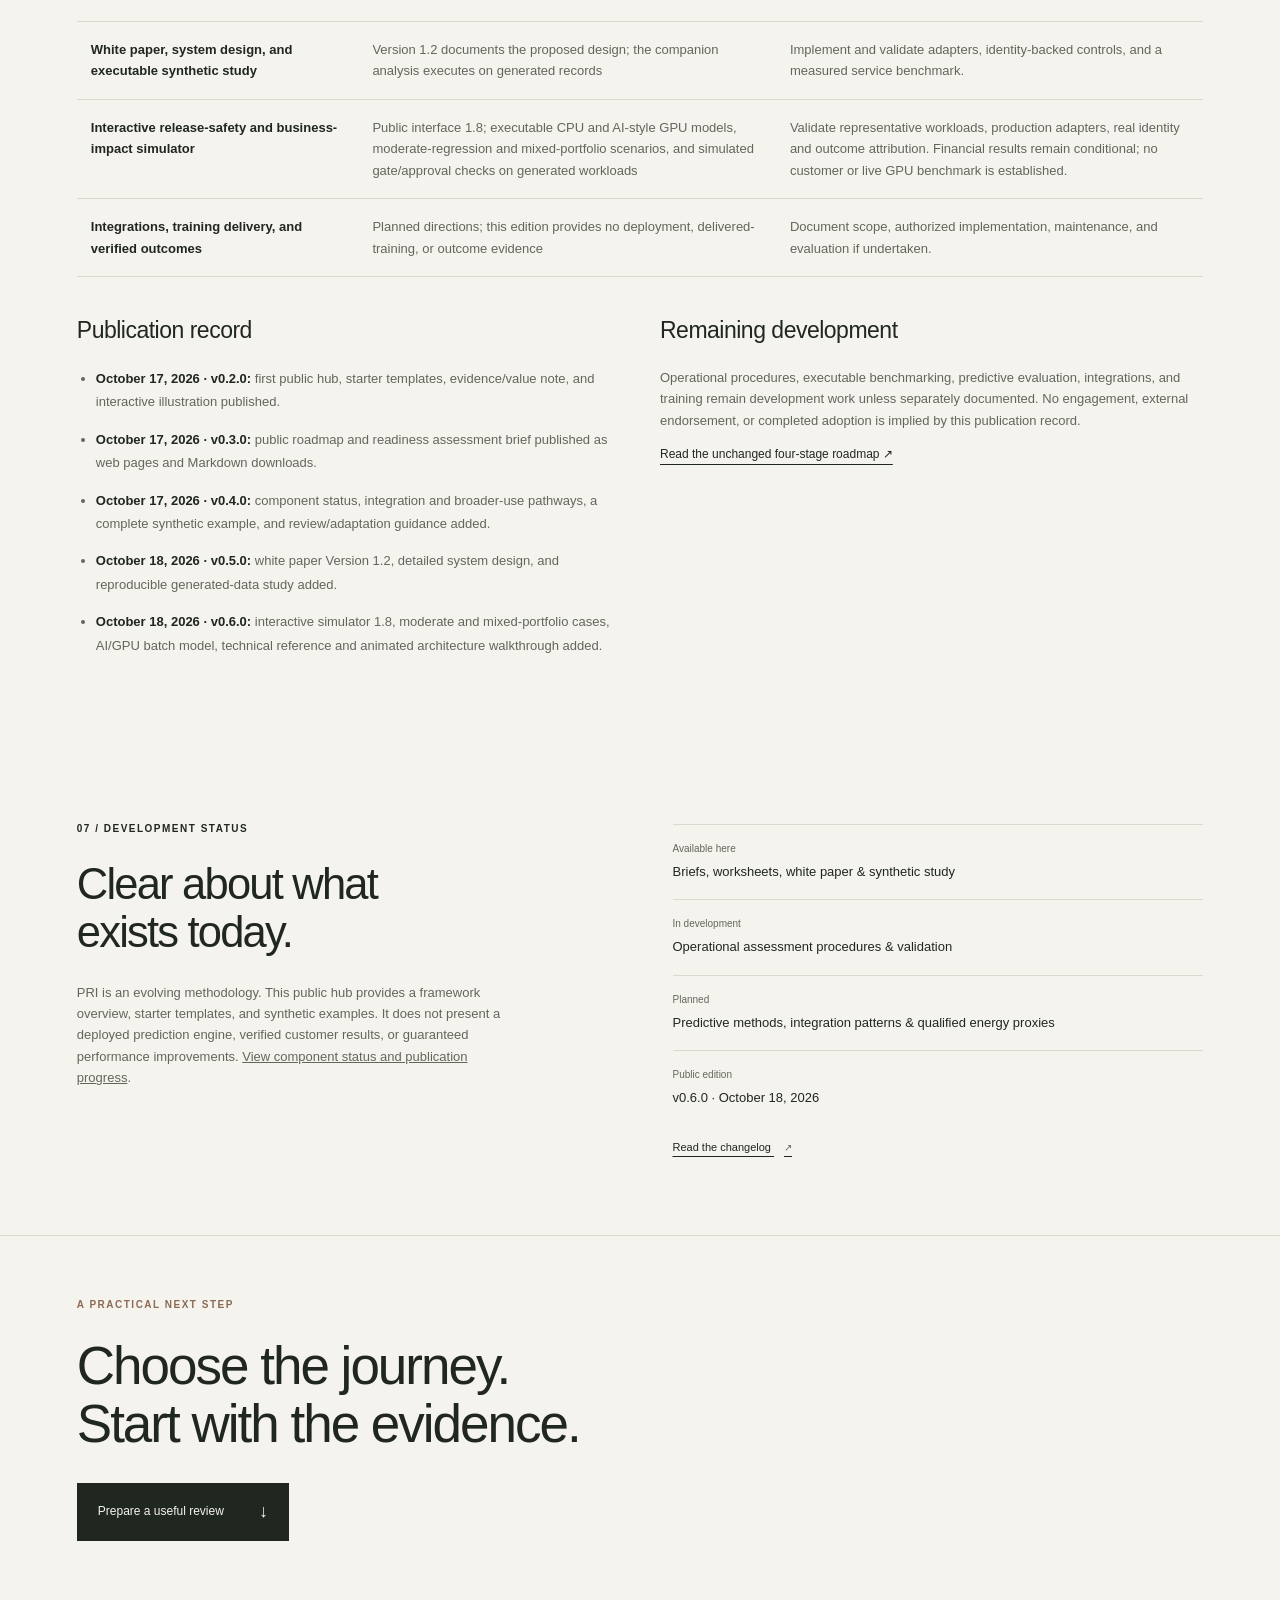
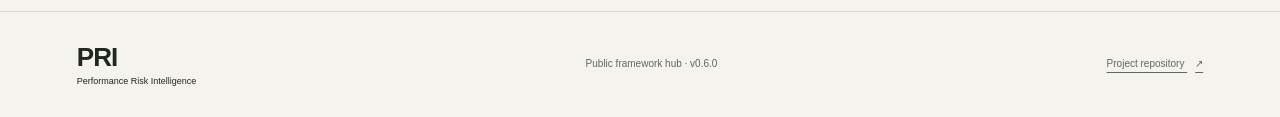
==== commit 75f18915: "Publish interactive PRI simulation and animated architecture walkthrough Add the reviewed four-tab s" ====
--- a/index.html
+++ b/index.html
@@ -18,7 +18,7 @@
 <header class="site-header">
   <a class="brand" href="#" aria-label="PRI home"><span class="brand-mark" aria-hidden="true"><i></i><i></i><i></i></span><span>PRI<span class="brand-caption">Performance Risk Intelligence</span></span></a>
   <button class="menu-button" type="button" aria-expanded="false" aria-controls="navigation">Menu <span aria-hidden="true">+</span></button>
-  <nav id="navigation" aria-label="Main navigation"><a href="#value">Why PRI</a><a href="#framework">Framework</a><a href="#assessment">Assessment</a><a href="#broader-value">Broader value</a><a href="#resources">Resources</a><a href="resources/whitepaper/index.html">White paper</a><a href="#leadership">Founder</a><a class="nav-status" href="#status"><span class="dot"></span> Status</a></nav>
+  <nav id="navigation" aria-label="Main navigation"><a href="#value">Why PRI</a><a href="#framework">Framework</a><a href="#assessment">Assessment</a><a href="#broader-value">Broader value</a><a href="#resources">Resources</a><a href="resources/whitepaper/index.html">White paper</a><a href="resources/simulation/index.html">Simulation</a><a href="#leadership">Founder</a><a class="nav-status" href="#status"><span class="dot"></span> Status</a></nav>
 </header>
 <main id="main">
   <section class="hero section-wrap" aria-labelledby="hero-title">
@@ -116,6 +116,7 @@
     <a href="resources/release-readiness.md" download><span class="resource-index">08</span><span><strong>Release-readiness checklist</strong><small>Validation, decisions, mitigation, and exception records</small></span><span class="resource-format">MD <b aria-hidden="true">↓</b></span></a>
     <a href="resources/evidence-and-value.md" download><span class="resource-index">09</span><span><strong>Evidence & value measurement</strong><small>Intended benefits, evaluation methods, limitations, and public sources</small></span><span class="resource-format">MD <b aria-hidden="true">↓</b></span></a>
     <a href="resources/whitepaper/index.html"><span class="resource-index">10</span><span><strong>PRI technical and business white paper</strong><small>Detailed design, founder background, source guide and reproducible synthetic study</small></span><span class="resource-format">READ <b aria-hidden="true">↗</b></span></a>
+    <a href="resources/simulation/index.html"><span class="resource-index">11</span><span><strong>Interactive PRI release and business-impact simulation</strong><small>Explore generated scenarios, gate decisions, the architecture walkthrough and conditional value</small></span><span class="resource-format">EXPLORE <b aria-hidden="true">↗</b></span></a>
   </div></div></section>
 
   <section id="leadership" class="section-wrap leadership-section" aria-labelledby="leadership-title"><div class="leadership-card"><img class="founder-photo" src="assets/faruk-uslu.jpeg" width="400" height="400" loading="lazy" decoding="async" alt="Faruk Uslu, Founder of PRI"><div><p class="eyebrow">PROJECT LEADERSHIP</p><h2 id="leadership-title">Faruk Uslu</h2><p class="founder-role">Founder of PRI</p><p>Faruk Uslu brings together experience in software performance and release governance at Amazon and operational risk management at the Central Bank of the Republic of Turkey. He founded PRI to connect consistent performance measurement, accountable release decisions, and incident prevention across organizations. He holds a Master of Science in Economics and Computer Science from Duke University.</p></div></div></section>
@@ -126,12 +127,13 @@
 <tr><th scope="row">Operational assessment procedure and benchmark implementation</th><td>Brief and measurement definitions published; executable benchmark implementation and completed assessment not supplied in this edition</td><td>Specify repeatable procedures, implement authorized tests, and preserve evaluation records.</td></tr>
 <tr><th scope="row">Predictive scoring and labeled dataset</th><td>Planned development; no validated model or dataset supplied here</td><td>Build suitable labeled data, evaluate scoring and limitations, and govern thresholds.</td></tr>
 <tr><th scope="row">White paper, system design, and executable synthetic study</th><td>Version 1.2 documents the proposed design; the companion analysis executes on generated records</td><td>Implement and validate adapters, identity-backed controls, and a measured service benchmark.</td></tr>
+<tr><th scope="row">Interactive release-safety and business-impact simulator</th><td>Public interface 1.8; executable CPU and AI-style GPU models, moderate-regression and mixed-portfolio scenarios, and simulated gate/approval checks on generated workloads</td><td>Validate representative workloads, production adapters, real identity and outcome attribution. Financial results remain conditional; no customer or live GPU benchmark is established.</td></tr>
 <tr><th scope="row">Integrations, training delivery, and verified outcomes</th><td>Planned directions; this edition provides no deployment, delivered-training, or outcome evidence</td><td>Document scope, authorized implementation, maintenance, and evaluation if undertaken.</td></tr>
 </tbody></table></div>
-<div class="adoption-grid"><div><h3>Publication record</h3><ul class="progress-list"><li><strong>October 17, 2026 · v0.2.0:</strong> first public hub, starter templates, evidence/value note, and interactive illustration published.</li><li><strong>October 17, 2026 · v0.3.0:</strong> public roadmap and readiness assessment brief published as web pages and Markdown downloads.</li><li><strong>October 17, 2026 · v0.4.0:</strong> component status, integration and broader-use pathways, a complete synthetic example, and review/adaptation guidance added.</li><li><strong>October 18, 2026 · v0.5.0:</strong> white paper Version 1.2, detailed system design, and reproducible generated-data study added.</li></ul></div><div><h3>Remaining development</h3><p>Operational procedures, executable benchmarking, predictive evaluation, integrations, and training remain development work unless separately documented. No engagement, external endorsement, or completed adoption is implied by this publication record.</p><a class="text-link" href="roadmap.html">Read the unchanged four-stage roadmap ↗</a></div></div></section>
-  <section id="status" class="section-wrap status-section" aria-labelledby="status-title"><div><p class="eyebrow">07 / DEVELOPMENT STATUS</p><h2 id="status-title">Clear about what<br>exists today.</h2><p class="status-summary">PRI is an evolving methodology. This public hub provides a framework overview, starter templates, and synthetic examples. It does not present a deployed prediction engine, verified customer results, or guaranteed performance improvements. <a href="#progress">View component status and publication progress</a>.</p></div><div class="status-table"><div><span>Available here</span><strong>Briefs, worksheets, white paper & synthetic study</strong></div><div><span>In development</span><strong>Operational assessment procedures & validation</strong></div><div><span>Planned</span><strong>Predictive methods, integration patterns & qualified energy proxies</strong></div><div><span>Public edition</span><strong>v0.5.0 · October 18, 2026</strong></div><a href="resources/changelog.md">Read the changelog <span aria-hidden="true">↗</span></a></div></section>
+<div class="adoption-grid"><div><h3>Publication record</h3><ul class="progress-list"><li><strong>October 17, 2026 · v0.2.0:</strong> first public hub, starter templates, evidence/value note, and interactive illustration published.</li><li><strong>October 17, 2026 · v0.3.0:</strong> public roadmap and readiness assessment brief published as web pages and Markdown downloads.</li><li><strong>October 17, 2026 · v0.4.0:</strong> component status, integration and broader-use pathways, a complete synthetic example, and review/adaptation guidance added.</li><li><strong>October 18, 2026 · v0.5.0:</strong> white paper Version 1.2, detailed system design, and reproducible generated-data study added.</li><li><strong>October 18, 2026 · v0.6.0:</strong> interactive simulator 1.8, moderate and mixed-portfolio cases, AI/GPU batch model, technical reference and animated architecture walkthrough added.</li></ul></div><div><h3>Remaining development</h3><p>Operational procedures, executable benchmarking, predictive evaluation, integrations, and training remain development work unless separately documented. No engagement, external endorsement, or completed adoption is implied by this publication record.</p><a class="text-link" href="roadmap.html">Read the unchanged four-stage roadmap ↗</a></div></div></section>
+  <section id="status" class="section-wrap status-section" aria-labelledby="status-title"><div><p class="eyebrow">07 / DEVELOPMENT STATUS</p><h2 id="status-title">Clear about what<br>exists today.</h2><p class="status-summary">PRI is an evolving methodology. This public hub provides a framework overview, starter templates, and synthetic examples. It does not present a deployed prediction engine, verified customer results, or guaranteed performance improvements. <a href="#progress">View component status and publication progress</a>.</p></div><div class="status-table"><div><span>Available here</span><strong>Briefs, worksheets, white paper & synthetic study</strong></div><div><span>In development</span><strong>Operational assessment procedures & validation</strong></div><div><span>Planned</span><strong>Predictive methods, integration patterns & qualified energy proxies</strong></div><div><span>Public edition</span><strong>v0.6.0 · October 18, 2026</strong></div><a href="resources/changelog.md">Read the changelog <span aria-hidden="true">↗</span></a></div></section>
   <section class="closing section-wrap"><p class="eyebrow">A PRACTICAL NEXT STEP</p><h2>Choose the journey.<br>Start with the evidence.</h2><a class="button button-dark" href="review-guide.html">Prepare a useful review <span aria-hidden="true">↓</span></a></section>
 </main>
-<footer class="site-footer"><a class="footer-brand" href="#">PRI<span>Performance Risk Intelligence</span></a><p>Public framework hub · v0.5.0</p><a href="https://github.com/performance-risk-intelligence/pri-framework">Project repository <span aria-hidden="true">↗</span></a></footer>
+<footer class="site-footer"><a class="footer-brand" href="#">PRI<span>Performance Risk Intelligence</span></a><p>Public framework hub · v0.6.0</p><a href="https://github.com/performance-risk-intelligence/pri-framework">Project repository <span aria-hidden="true">↗</span></a></footer>
 </body>
 </html>
